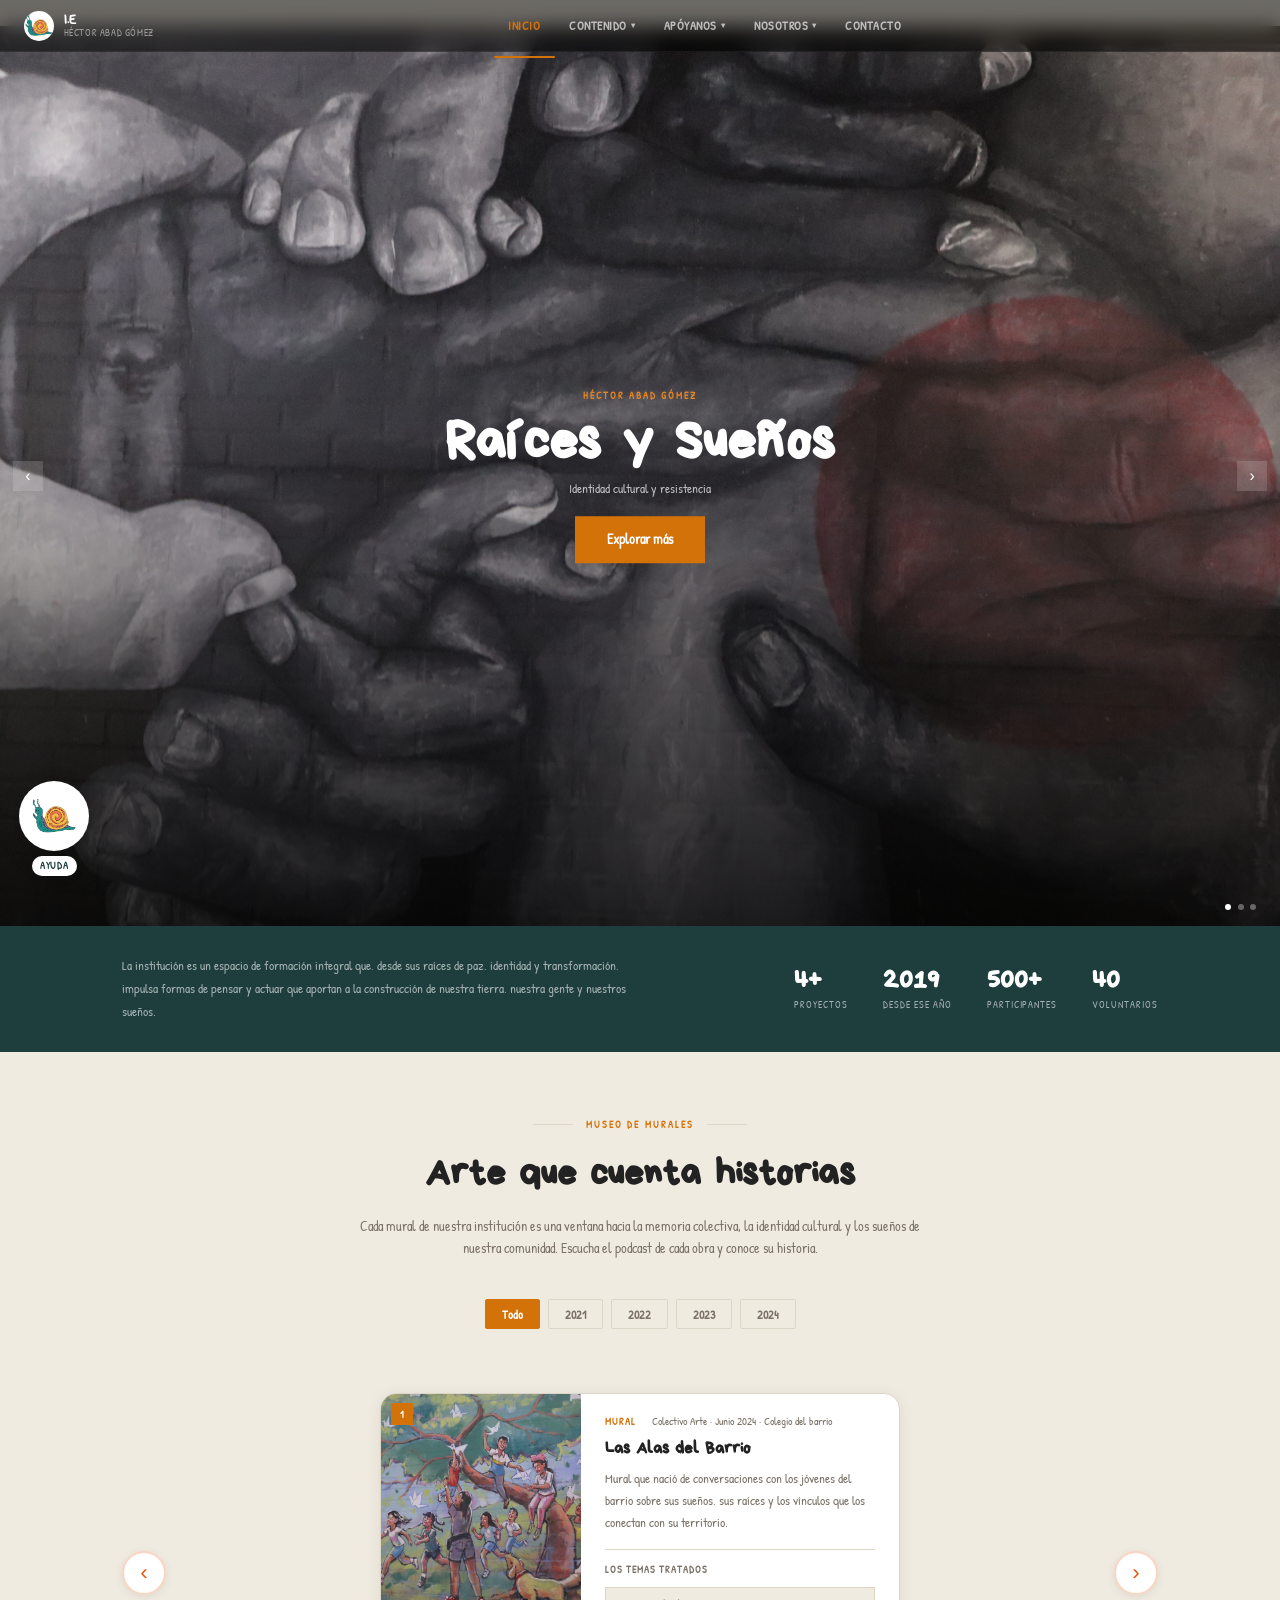
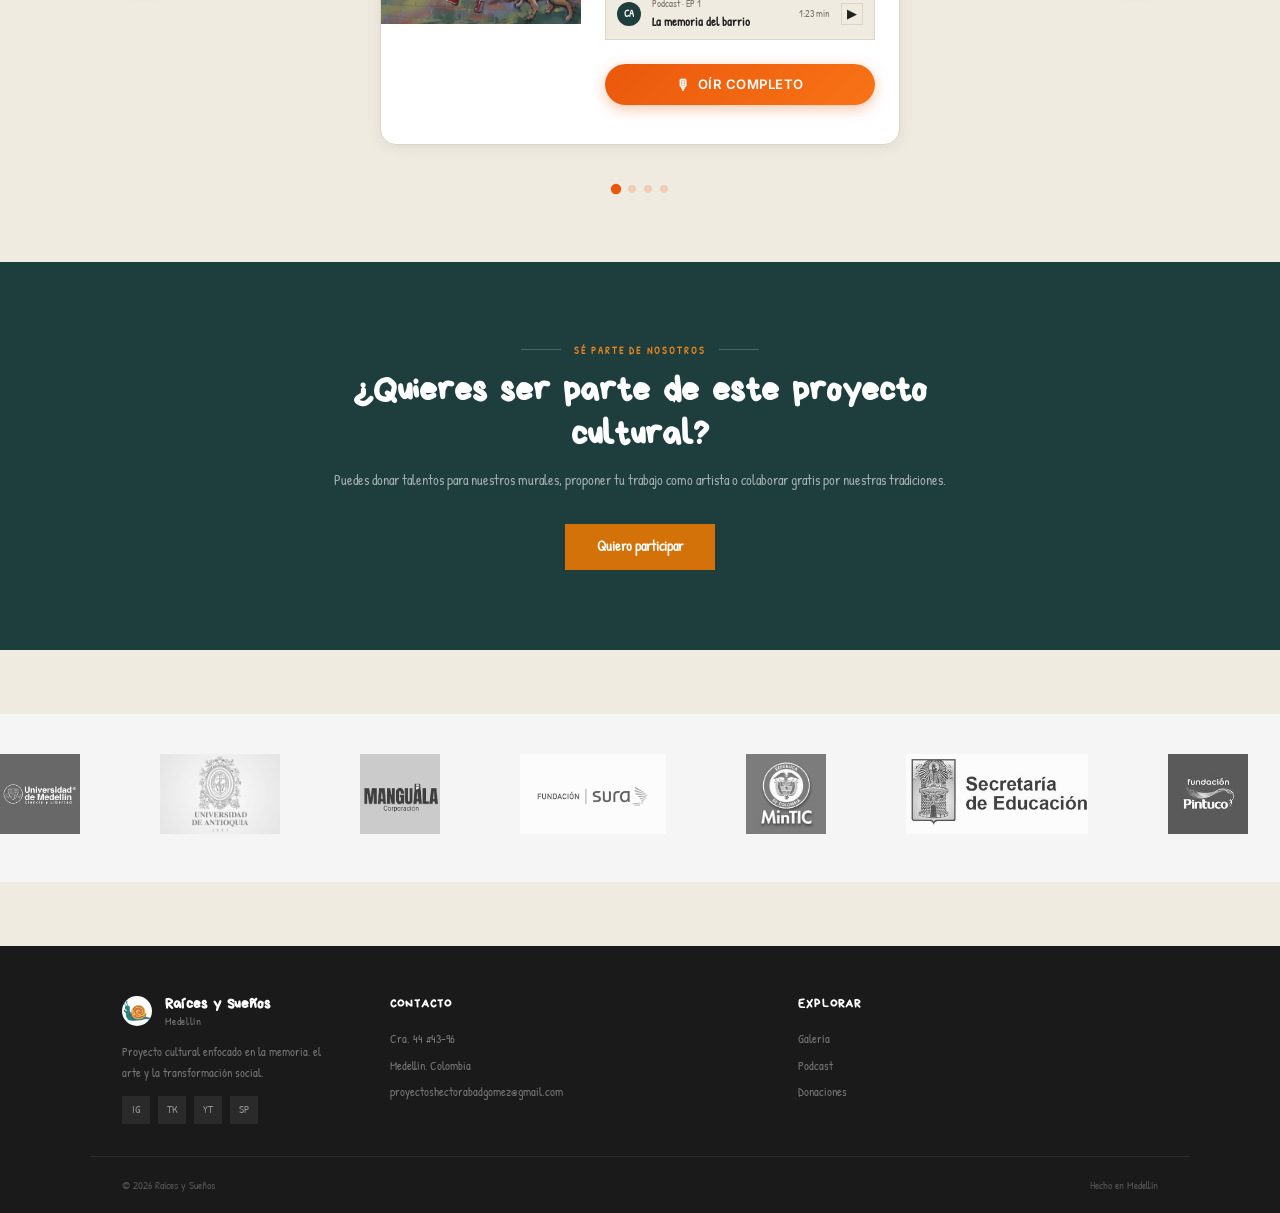
==== index.html @ bd34413f "listo" ====
<!DOCTYPE html>
<html lang="es">
<head>
  <meta charset="UTF-8">
  <meta name="viewport" content="width=device-width, initial-scale=1.0">
  <title>Héctor Abad Gómez</title>
  <link href="https://fonts.googleapis.com/css2?family=Merriweather:ital,wght@0,700;0,900;1,400&family=Inter:wght@300;400;500;600&display=swap" rel="stylesheet">
  <link rel="stylesheet" href="styles.css">

  <style>
    /* ── SMOOTH SCROLL GLOBAL ── */
    html {
      scroll-behavior: smooth;
    }

    /* ── CARRUSEL UNA TARJETA ── */
    .carousel-wrap {
      position: relative;
      display: flex;
      align-items: center;
      gap: 1rem;
    }

    .cards {
      display: grid;
      grid-template-columns: 1fr;
      flex: 1;
      overflow: hidden;
      padding: 1.5rem 0.5rem 2rem;
    }

    .ccard {
      grid-area: 1 / 1;
      cursor: pointer;
      border-radius: 16px;
      background: #fff;
      box-shadow: 0 2px 16px rgba(0,0,0,0.07);
      position: relative;
      overflow: hidden;
      max-width: 520px;
      width: 100%;
      margin: 0 auto;
      opacity: 0;
      pointer-events: none;
      transform: translateX(60px);
      transition:
        opacity 0.45s cubic-bezier(.22,.68,0,1.2),
        transform 0.45s cubic-bezier(.22,.68,0,1.2),
        box-shadow 0.35s ease;
    }

    .ccard.active {
      opacity: 1;
      pointer-events: auto;
      transform: translateX(0);
    }

    .ccard.exit-left {
      opacity: 0;
      transform: translateX(-60px);
    }

    .ccard.exit-right {
      opacity: 0;
      transform: translateX(60px);
    }

    /* Indicadores de puntos */
    .carousel-dots {
      display: flex;
      justify-content: center;
      gap: 8px;
      margin-top: 0.5rem;
    }

    .carousel-dot {
      width: 8px;
      height: 8px;
      border-radius: 50%;
      background: rgba(234,88,12,0.2);
      border: none;
      cursor: pointer;
      padding: 0;
      transition: background 0.3s, transform 0.3s;
    }

    .carousel-dot.active {
      background: #ea580c;
      transform: scale(1.3);
    }

    /* Contador */
    .carousel-counter {
      text-align: center;
      font-family: 'Inter', sans-serif;
      font-size: 0.78rem;
      color: rgba(100,100,100,0.7);
      margin-top: 0.3rem;
      letter-spacing: 0.05em;
    }

    .ccard::before {
      content: '';
      position: absolute;
      inset: 0;
      background: linear-gradient(135deg, rgba(234,88,12,0.06) 0%, rgba(20,184,166,0.04) 100%);
      opacity: 0;
      transition: opacity 0.35s ease;
      z-index: 0;
      pointer-events: none;
    }

    .ccard:hover {
      transform: translateY(-10px) scale(1.02);
      box-shadow: 0 20px 48px rgba(0,0,0,0.16), 0 4px 12px rgba(234,88,12,0.12);
    }

    .ccard:hover::before {
      opacity: 1;
    }

    .ccard-img {
      position: relative;
      overflow: hidden;
    }

    .ccard-img img {
      transition: transform 0.5s cubic-bezier(.22,.68,0,1.2);
      display: block;
      width: 100%;
    }

    .ccard:hover .ccard-img img {
      transform: scale(1.08);
    }

    /* ── BOTÓN OÍR COMPLETO ── */
    .listen-btn {
      display: inline-flex;
      align-items: center;
      gap: 0.45rem;
      margin-top: 1rem;
      padding: 0.55rem 1.2rem;
      background: linear-gradient(135deg, #ea580c, #f97316);
      color: #fff;
      font-family: 'Inter', sans-serif;
      font-weight: 600;
      font-size: 0.82rem;
      letter-spacing: 0.04em;
      text-transform: uppercase;
      border-radius: 100px;
      text-decoration: none;
      position: relative;
      z-index: 2;
      overflow: hidden;
      transition: transform 0.2s ease, box-shadow 0.2s ease, background 0.2s ease;
      box-shadow: 0 4px 14px rgba(234,88,12,0.35);
    }

    .listen-btn::before {
      content: '🎙';
      font-size: 0.9rem;
    }

    .listen-btn:hover {
      transform: translateY(-2px) scale(1.04);
      box-shadow: 0 8px 24px rgba(234,88,12,0.45);
      background: linear-gradient(135deg, #c2410c, #ea580c);
    }

    .listen-btn:active {
      transform: scale(0.97);
    }

    /* Asegurar que el body de la card tenga z-index sobre el ::before */
    .ccard-body {
      position: relative;
      z-index: 1;
    }

    /* ── CAROUSEL BUTTONS ── */
    .carousel-btn {
      background: #fff;
      border: 2px solid rgba(234,88,12,0.25);
      color: #ea580c;
      border-radius: 50%;
      width: 44px;
      height: 44px;
      font-size: 1.4rem;
      cursor: pointer;
      flex-shrink: 0;
      display: flex;
      align-items: center;
      justify-content: center;
      transition: background 0.2s, border-color 0.2s, transform 0.2s, box-shadow 0.2s;
      box-shadow: 0 2px 10px rgba(0,0,0,0.08);
      z-index: 2;
    }
    .carousel-btn:hover {
      background: #ea580c;
      color: #fff;
      border-color: #ea580c;
      transform: scale(1.1);
      box-shadow: 0 6px 20px rgba(234,88,12,0.3);
    }
  </style>
  <div class="lightbox" id="lightbox">
  <img id="lightbox-img" src="">
</div>
</head>
<body>

<!-- ── NAV ── -->
<nav>
  <a href="index.html" class="nav-logo">
    <div class="nav-badge"><img src="Fotos/Caracol.webp" alt="Logo"></div>
    <div class="nav-name">I.E<small>Héctor Abad Gómez</small></div>
  </a>

  <ul class="nav-links">
    <li><a href="index.html" class="nav-active">Inicio</a></li>
    <li>
      <a href="#contenido">Contenido <span class="arr">▾</span></a>
      <div class="drop">
        <a href="galeria.html">Galería de fotos</a>
        <a href="podcast.html">Podcast</a>
      </div>
    </li>
    <li>
      <a href="#voluntariado">Apóyanos <span class="arr">▾</span></a>
      <div class="drop">
        <a href="donaciones.html">Donaciones</a>
        <a href="voluntariado.html">Voluntariado</a>
      </div>
    </li>
    <li>
      <a href="#nosotros">Nosotros <span class="arr">▾</span></a>
      <div class="drop">
        <a href="historia.html">Nuestra historia</a>
        <a href="mision.html">Misión y visión</a>
        <a href="equipo.html">El equipo</a>
      </div>
    </li>
    <li><a href="contacto.html">Contacto</a></li>
  </ul>

  <div class="nav-right">
    <button class="hamburger" id="ham" onclick="toggleMenu()">
      <span></span><span></span><span></span>
    </button>
  </div>
</nav>

<!-- Menú móvil -->
<div class="mob-menu" id="mobMenu">
  <a href="index.html" onclick="closeMenu()">Inicio</a>
  <a href="historia.html" onclick="closeMenu()">Nuestra historia</a>
  <a href="mision.html" onclick="closeMenu()"> Misión y Visión</a>
  <a href="equipo.html" onclick="closeMenu()"> Equipo</a>
  <a href="galeria.html" onclick="closeMenu()"> Galería de fotos</a>
  <a href="podcast.html" onclick="closeMenu()"> Podcast</a>
  <a href="donaciones.html" onclick="closeMenu()">Donaciones</a>
  <a href="voluntariado.html" onclick="closeMenu()">Voluntariado</a>
  <a href="contacto.html" onclick="closeMenu()">Contacto</a>
</div>

<!-- ── HERO ── -->
<section class="hero" id="inicio">
  <div class="hero-bg">
  <img src="Fotos/Murales/Manos.webp" alt="Mural">
  </div>
  <div class="hero-overlay"></div>
  <button class="hero-arrow left" onclick="prevSlide()">‹</button>
  <button class="hero-arrow right" onclick="nextSlide()">›</button>
  <div class="hero-dots">
    <div class="hero-dot active" id="dot0"></div>
    <div class="hero-dot" id="dot1"></div>
    <div class="hero-dot" id="dot2"></div>
  </div>
  <div class="hero-content">
    <p class="hero-label">Héctor Abad Gómez</p>
    <h1 id="hero-title">Raíces y Sueños</h1>
    <p class="hero-sub" id="hero-sub">Identidad cultural y resistencia</p>
    <a href="#contenido" class="btn-orange">Explorar más</a>
  </div>
</section>

<!-- ── INTRO + STATS ── -->
<div class="intro-bar">
  <div class="intro-inner">
    <p class="intro-text">La institución es un espacio de formación integral que, desde sus raíces de paz, identidad y transformación, impulsa formas de pensar y actuar que aportan a la construcción de nuestra tierra, nuestra gente y nuestros sueños.</p>
    <div class="stats-row">
      <div class="stat"><div class="stat-n">4+</div><div class="stat-l">Proyectos</div></div>
      <div class="stat"><div class="stat-n">2019</div><div class="stat-l">Desde ese año</div></div>
      <div class="stat"><div class="stat-n">500+</div><div class="stat-l">Participantes</div></div>
      <div class="stat"><div class="stat-n">40</div><div class="stat-l">Voluntarios</div></div>
    </div>
  </div>
</div>

<!-- ── CONTENIDO ── -->
<section class="sec" id="contenido">
  <div class="con">
    <div class="sec-eyebrow">
      <div class="sec-line"></div>
      <span class="sec-lbl">Museo de Murales</span>
      <div class="sec-line"></div>
    </div>
    <h2 class="sec-title">Arte que cuenta historias</h2>
    <p class="sec-desc">Cada mural de nuestra institución es una ventana hacia la memoria colectiva, la identidad cultural y los sueños de nuestra comunidad. Escucha el podcast de cada obra y conoce su historia.</p>

    <div class="tabs">
      <button class="tab active" onclick="filterTab(this, 'todo')">Todo</button>
      <button class="tab" onclick="filterTab(this, '2021')">2021</button>
      <button class="tab" onclick="filterTab(this, '2022')">2022</button>
      <button class="tab" onclick="filterTab(this, '2023')">2023</button>
      <button class="tab" onclick="filterTab(this, '2024')">2024</button>
    </div>

   <div class="carousel-wrap">
    <button class="carousel-btn left" onclick="moveCarousel(-1)">‹</button>
      <div class="cards" id="cards">

      <div class="ccard" data-y="2024" onclick="openModal('Las Alas del Barrio', 'Este mural nació de las conversaciones con los jóvenes del barrio sobre sus sueños, sus raíces y los vínculos que los conectan con el lugar donde crecieron. Fue pintado en colaboración con la comunidad durante tres fines de semana.')">
        <div class="ccard-img">
          <img src="Fotos/Murales/Niños.JPG" alt="Las Alas del Barrio"> 
          <div class="ccard-img-ph">
            <svg width="28" height="28" fill="none" stroke="currentColor" stroke-width="1.5" viewBox="0 0 24 24" style="opacity:0.25"><rect x="3" y="3" width="18" height="18" rx="1"/><circle cx="8.5" cy="8.5" r="1.5"/><path d="M21 15l-5-5L5 21"/></svg>
            <span></span>
          </div>
          <div class="ccard-num">1</div>
        </div>
        <div class="ccard-body">
          <div class="ccard-meta">
            <span class="ccard-cat">Mural</span>
            <span class="ccard-date">Colectivo Arte · Junio 2024 · Colegio del barrio</span>
          </div>
          <h3>Las Alas del Barrio</h3>
          <p class="ccard-desc">Mural que nació de conversaciones con los jóvenes del barrio sobre sus sueños, sus raíces y los vínculos que los conectan con su territorio.</p>
          <div class="ccard-eps">
            <div class="ccard-eps-label">Los temas tratados</div>
            <div class="ep-row" onclick="event.stopPropagation(); playEp(this)">
              <div class="ep-ava">CA</div>
              <div class="ep-info">
                <div class="ep-info-top">Podcast · EP 1</div>
                <div class="ep-info-name">La memoria del barrio</div>
              </div>
              <span class="ep-dur">1:23 min</span>
              <button class="ep-play">▶</button>
            </div>
          </div>
          <a href="podcast.html" class="listen-btn" onclick="event.stopPropagation()">
            Oír completo
          </a>
        </div>
      </div>

      <div class="ccard" data-y="2023" onclick="openModal('Manos que Construyen Paz', 'Serie fotográfica que documenta el proceso colectivo donde más de cuarenta personas del barrio participaron activamente durante tres fines de semana.')">
        <div class="ccard-img">
         <img src="Fotos/Murales/Colegio.webp" alt="Manos que Construyen Paz"> 
          <div class="ccard-img-ph">
            <svg width="28" height="28" fill="none" stroke="currentColor" stroke-width="1.5" viewBox="0 0 24 24" style="opacity:0.25"><rect x="3" y="3" width="18" height="18" rx="1"/><circle cx="8.5" cy="8.5" r="1.5"/><path d="M21 15l-5-5L5 21"/></svg>
            <span>Tu foto aquí</span>
          </div>
          <div class="ccard-num">2</div>
        </div>
        <div class="ccard-body">
          <div class="ccard-meta">
            <span class="ccard-cat">Mural</span>
            <span class="ccard-date">María García · Marzo 2023</span>
          </div>
          <h3>Manos que Construyen Paz</h3>
          <p class="ccard-desc">Serie fotográfica que documenta el proceso colectivo de construcción del mural, donde más de cuarenta personas del barrio participaron activamente.</p>
          <div class="ccard-eps">
            <div class="ccard-eps-label">Los temas tratados</div>
            <div class="ep-row" onclick="event.stopPropagation(); playEp(this)">
              <div class="ep-ava">MG</div>
              <div class="ep-info">
                <div class="ep-info-top">Podcast · EP 2</div>
                <div class="ep-info-name">Fotografía y memoria colectiva</div>
              </div>
              <span class="ep-dur">1:30 min</span>
              <button class="ep-play">▶</button>
            </div>
          </div>
          <a href="podcast.html" class="listen-btn" onclick="event.stopPropagation()">
            Oír completo
          </a>
        </div>
      </div>

      <div class="ccard" data-y="2024" onclick="openModal('Raíces y Sueños', 'Nació de plasmar la memoria de la comunidad. Los artistas trabajaron con estudiantes de los colegios del barrio para crear esta pieza referente del territorio.')">
        <div class="ccard-img">
          <img src="Fotos/Murales/Comunidad.JPG" alt="Raíces y Sueños"> 
          <div class="ccard-img-ph">
            <svg width="28" height="28" fill="none" stroke="currentColor" stroke-width="1.5" viewBox="0 0 24 24" style="opacity:0.25"><rect x="3" y="3" width="18" height="18" rx="1"/><circle cx="8.5" cy="8.5" r="1.5"/><path d="M21 15l-5-5L5 21"/></svg>
            <span>Tu foto aquí</span>
          </div>
          <div class="ccard-num">3</div>
        </div>
        <div class="ccard-body">
          <div class="ccard-meta">
            <span class="ccard-cat">Mural</span>
            <span class="ccard-date">Arte Social · Enero 2024 · Galería Sueños</span>
          </div>
          <h3>Raíces y Sueños</h3>
          <p class="ccard-desc">Nació de la idea de plasmar la memoria de la comunidad, trabajando con estudiantes de los colegios del barrio para crear una pieza que hoy es referente del territorio.</p>
          <div class="ccard-eps">
            <div class="ccard-eps-label">Los temas tratados</div>
            <div class="ep-row" onclick="event.stopPropagation(); playEp(this)">
              <div class="ep-ava">AS</div>
              <div class="ep-info">
                <div class="ep-info-top">Podcast · EP 3</div>
                <div class="ep-info-name">Identidad y territorio</div>
              </div>
              <span class="ep-dur">1:13 min</span>
              <button class="ep-play">▶</button>
            </div>
          </div>
          <a href="podcast.html" class="listen-btn" onclick="event.stopPropagation()">
            Oír completo
          </a>
        </div>
      </div>

      <div class="ccard" data-y="2022" onclick="openModal('La Fuerza del Pueblo', 'Taller de grafiti y fotografía para jóvenes del barrio donde aprendieron técnicas de expresión artística y documentación visual de su entorno.')">
        <div class="ccard-img">
          <img src="Fotos/Murales/Caras.JPG" alt="La Fuerza del Pueblo"> 
          <div class="ccard-img-ph">
            <svg width="28" height="28" fill="none" stroke="currentColor" stroke-width="1.5" viewBox="0 0 24 24" style="opacity:0.25"><rect x="3" y="3" width="18" height="18" rx="1"/><circle cx="8.5" cy="8.5" r="1.5"/><path d="M21 15l-5-5L5 21"/></svg>
            <span>Tu foto aquí</span>
          </div>
          <div class="ccard-num">4</div>
        </div>
        <div class="ccard-body">
          <div class="ccard-meta">
            <span class="ccard-cat">Taller</span>
            <span class="ccard-date">Juan Rodríguez · Nov 2022</span>
          </div>
          <h3>La Fuerza del Pueblo</h3>
          <p class="ccard-desc">Taller de grafiti y fotografía para jóvenes del barrio donde aprendieron técnicas de expresión artística y documentación visual de su entorno y su historia.</p>
          <div class="ccard-eps">
            <div class="ccard-eps-label">Los temas tratados</div>
            <div class="ep-row" onclick="event.stopPropagation(); playEp(this)">
              <div class="ep-ava">JR</div>
              <div class="ep-info">
                <div class="ep-info-top">Podcast · EP 4</div>
                <div class="ep-info-name">La fuerza del pueblo</div>
              </div>
              <span class="ep-dur">1:08 min</span>
              <button class="ep-play">▶</button>
            </div>
          </div>
          <a href="podcast.html" class="listen-btn" onclick="event.stopPropagation()">
            Oír completo
          </a>
        </div>
      </div>

      </div><!-- /cards -->

      <button class="carousel-btn right" onclick="moveCarousel(1)">›</button>
  </div>
  <div class="carousel-dots" id="carouselDots"></div>
  <div class="carousel-counter" id="carouselCounter"></div>
  </div>
</section>

<!-- ── VOLUNTARIADO ── -->
<section class="vol-sec" id="voluntariado">
  <div class="vol-inner">
    <div class="vol-eyebrow">
      <div class="vol-line"></div>
      <span class="vol-lbl">Sé parte de nosotros</span>
      <div class="vol-line"></div>
    </div>
    <h2 class="vol-title">¿Quieres ser parte de este proyecto cultural?</h2>
    <p class="vol-desc">Puedes donar talentos para nuestros murales, proponer tu trabajo como artista o colaborar gratis por nuestras tradiciones.</p>
    <div class="">
    <a href="voluntariado.html" class="btn-orange">Quiero participar</a>
  </div>
  </div>
</section>

<!-- ───────── ALIADOS ───────── -->

<section class="partners">

  <div class="partners-track">
    <div class="partner-item">
    <a href="https://www.udem.edu.co/" target="_blank">
    <img src="Fotos/Alianzas/UDEM.webp" alt="UDEM">
    </a></div>

    <div class="partner-item">
      <img src="Fotos/Alianzas/UDEA.webp" alt="">
    </div>

    <div class="partner-item">
      <img src="Fotos/Alianzas/Manguala.webp" alt="">
    </div>

    <div class="partner-item">
      <img src="Fotos/Alianzas/Sura.webp" alt="">
    </div>

    <div class="partner-item">
      <img src="Fotos/Alianzas/MinTIC.webp" alt="">
    </div>

    <div class="partner-item">
      <img src="Fotos/Alianzas/Secretaria.webp" alt="">
    </div>

    <div class="partner-item">
      <img src="Fotos/Alianzas/Pintuco.webp" alt="">
    </div>

    <div class="partner-item">
      <img src="Fotos/Alianzas/Chocolate.webp" alt="">
    </div>

    <div class="partner-item">
      <img src="Fotos/Alianzas/Corpocentro.webp" alt="">
    </div>

    <!-- DUPLICADOS -->

    <div class="partner-item">
   <a href="https://www.udem.edu.co/" target="_blank">
    <img src="Fotos/Alianzas/UDEM.webp" alt="UDEM">
    </a></div>

    <div class="partner-item">
      <img src="Fotos/Alianzas/UDEA.webp" alt="">
    </div>

    <div class="partner-item">
      <img src="Fotos/Alianzas/Manguala.webp" alt="">
    </div>
    <div class="partner-item">
      <img src="Fotos/Alianzas/Sura.webp" alt="">
    </div>
    <div class="partner-item">
      <img src="Fotos/Alianzas/MinTIC.webp" alt="">
    </div>
    <div class="partner-item">
      <img src="Fotos/Alianzas/Secretaria.webp" alt="">
    </div>
    <div class="partner-item">
      <img src="Fotos/Alianzas/Pintuco.webp" alt="">
    </div>
    <div class="partner-item">
      <img src="Fotos/Alianzas/Chocolate.webp" alt="">
    </div>
    <div class="partner-item">
      <img src="Fotos/Alianzas/Corpocentro.webp" alt="">
    </div>
  </div>

</section>

<!-- ── FOOTER ── -->
<footer>
  <div class="foot-top">
    <div class="foot-brand">
      <div class="foot-logo-wrap">
        <div class="nav-badge">
          <img src="Fotos/Caracol.webp" alt="">
        </div>
        <div class="foot-name">
          Raíces y Sueños
          <small>Medellín</small>
        </div>
      </div>
      <p class="foot-brand-desc">
        Proyecto cultural enfocado en la memoria, el arte y la transformación social.
      </p>
      <div class="foot-social">
        <a href="https://www.instagram.com/i.e.hectorabadgomez/" target="_blank" class="fsoc" title="Instagram">IG</a>
        <a href="https://www.tiktok.com/@ie_hectorabadgomez" target="_blank" class="fsoc" title="TikTok">TK</a>
        <a href="https://www.youtube.com/@Instituci%C3%B3nEducativaH%C3%A9ctorAbad" target="_blank" class="fsoc" title="YouTube">YT</a>
        <a href="https://open.spotify.com/show/0t5j8xwTU0EZu17c2sRldK?si=yj74eSirT-2tcKzNIiZzvQ" target="_blank" class="fsoc" title="Spotify">SP</a>
      </div>
    </div>
    <div class="foot-col">

      <h4>Contacto</h4>

      <p>
        Cra. 44 #43-96
      </p>

      <p>
        Medellín, Colombia
      </p>

      <a href="mailto:proyectoshectorabadgomez@gmail.com">
        proyectoshectorabadgomez@gmail.com
      </a>

    </div>

    <div class="foot-col">

      <h4>Explorar</h4>

      <a href="galeria.html">
        Galería
      </a>

      <a href="podcast.html">
        Podcast
      </a>

      <a href="donaciones.html">
        Donaciones
      </a>
    </div>
  </div>

  <div class="foot-bottom">
    <span>
      © 2026 Raíces y Sueños
    </span>
    <span>
      Hecho en Medellín
    </span>
  </div>
</footer>

<script src="script.js"></script>
<!-- ───────── CARACOL ───────── -->
<div class="snail-btn">
  <div class="snail-bubble" id="snailBubble">
    <button class="snail-close" onclick="closeSnail()">
      ✕
    </button>

    <strong>
      ¡Hola! Soy Niki
    </strong>

    <p>
      ¿Qué quieres explorar?
    </p>

    <ul>

      <li>
        <a href="galeria.html">📸 Ver galería</a>
      </li>

      <li>
        <a href="podcast.html">🎙 Escuchar podcast</a>
      </li>

      <li>
        <a href="voluntariado.html">🤝 Voluntariado</a>
      </li>

      <li>
        <a href="donaciones.html">💛 Donar</a>
      </li>

    </ul>
  </div>

  <!-- BOTÓN DEL CARACOL -->
  <button class="snail-face" onclick="toggleSnail()">
    <img src="Fotos/Caracol.webp" alt="Caracol">
  </button>

  <span class="snail-label">
    Ayuda
  </span>

</div>

<!-- ── MODAL ── -->
<div class="modal" id="modal" onclick="closeModalOutside(event)">
  <div class="mbox">
    <div class="mbox-img">
      <span style="color:var(--muted)">Imagen del proyecto</span>
    </div>
    <div class="mbox-body">
      <button class="mclose" onclick="closeModal()">✕</button>
      <h3 id="mtitle" style="font-family:'Merriweather',serif;font-size:1.3rem;margin-bottom:0.5rem;margin-top:0.3rem"></h3>
      <p id="mdesc" style="font-size:0.87rem;color:var(--muted);line-height:1.7"></p>
    </div>
  </div>
</div>

<script>
/* ── NAV MÓVIL ── */
function toggleMenu() {
  const menu = document.getElementById('mobMenu');
  const ham = document.getElementById('ham');
  menu.classList.toggle('open');
  ham.classList.toggle('open');
}
function closeMenu() {
  document.getElementById('mobMenu').classList.remove('open');
  document.getElementById('ham').classList.remove('open');
}

/* ── BÚSQUEDA ── */
function toggleSearch() {
  const q = prompt('¿Qué estás buscando?');
  if (q) alert('Buscando: "' + q + '"...\n(Conecta tu buscador real aquí)');
}

/* ── SMOOTH SCROLL para enlaces internos ── */
document.querySelectorAll('a[href^="#"]').forEach(anchor => {
  anchor.addEventListener('click', function (e) {
    const targetId = this.getAttribute('href');
    const target = document.querySelector(targetId);
    if (target) {
      e.preventDefault();
      target.scrollIntoView({ behavior: 'smooth', block: 'start' });
      closeMenu();
    }
  });
});

/* ── HERO SLIDER ── */
const slides = [
  { title: 'Raíces y Sueños', sub: 'Identidad cultural y resistencia' },
  { title: 'Arte que cuenta historias', sub: 'Murales, fotos y voces del barrio' },
  { title: 'Sé parte del cambio', sub: 'Voluntariado y donaciones abiertas' },
];
let current = 0;
function goToSlide(n) {
  current = (n + slides.length) % slides.length;
  document.getElementById('hero-title').textContent = slides[current].title;
  document.getElementById('hero-sub').textContent = slides[current].sub;
  document.querySelectorAll('.hero-dot').forEach((d, i) => d.classList.toggle('active', i === current));
}
function nextSlide() { goToSlide(current + 1); }
function prevSlide() { goToSlide(current - 1); }
setInterval(nextSlide, 5000);

/* ── FILTRO TABS ── */
function filterTab(btn, year) {
  document.querySelectorAll('.tab').forEach(t => t.classList.remove('active'));
  btn.classList.add('active');
  carouselCards.forEach(c => {
    c.classList.remove('active', 'exit-left', 'exit-right');
    c.style.display = (year === 'todo' || c.dataset.y === year) ? '' : 'none';
  });
  carouselIndex = 0;
  initCarousel();
}

/* ── CARRUSEL UNA TARJETA ── */
let carouselIndex = 0;
let carouselCards = [];
let isAnimating = false;

function initCarousel() {
  carouselCards = Array.from(document.querySelectorAll('.ccard'));
  const dotsContainer = document.getElementById('carouselDots');
  dotsContainer.innerHTML = '';
  carouselCards.forEach((card, i) => {
    card.classList.remove('active', 'exit-left', 'exit-right');
    const dot = document.createElement('button');
    dot.className = 'carousel-dot' + (i === 0 ? ' active' : '');
    dot.setAttribute('aria-label', 'Ir a tarjeta ' + (i + 1));
    dot.onclick = () => goToCard(i);
    dotsContainer.appendChild(dot);
  });
  const visible = carouselCards.filter(c => c.style.display !== 'none');
  if (visible.length > 0) {
    carouselIndex = carouselCards.indexOf(visible[0]);
    carouselCards[carouselIndex].classList.add('active');
  }
  updateCounter();
}

function getVisibleCards() {
  return carouselCards.filter(c => c.style.display !== 'none');
}

function goToCard(targetIndex, direction) {
  if (isAnimating) return;
  const visible = getVisibleCards();
  if (visible.length === 0) return;
  const currentCard = carouselCards[carouselIndex];
  const targetCard = carouselCards[targetIndex];
  if (currentCard === targetCard) return;

  isAnimating = true;
  const goingRight = direction !== undefined ? direction > 0 : targetIndex > carouselIndex;

  currentCard.classList.remove('active');
  currentCard.classList.add(goingRight ? 'exit-left' : 'exit-right');

  targetCard.style.display = '';
  targetCard.classList.remove('exit-left', 'exit-right', 'active');
  targetCard.style.transform = goingRight ? 'translateX(60px)' : 'translateX(-60px)';
  targetCard.style.opacity = '0';

  requestAnimationFrame(() => {
    requestAnimationFrame(() => {
      targetCard.style.transform = '';
      targetCard.style.opacity = '';
      targetCard.classList.add('active');
    });
  });

  setTimeout(() => {
    currentCard.classList.remove('exit-left', 'exit-right');
    carouselIndex = targetIndex;
    isAnimating = false;
    updateDots();
    updateCounter();
  }, 460);
}

function moveCarousel(direction) {
  const visible = getVisibleCards();
  if (visible.length === 0) return;
  const currentVisible = visible.indexOf(carouselCards[carouselIndex]);
  const nextVisible = (currentVisible + direction + visible.length) % visible.length;
  goToCard(carouselCards.indexOf(visible[nextVisible]), direction);
}

function updateDots() {
  const visible = getVisibleCards();
  const dots = document.querySelectorAll('.carousel-dot');
  dots.forEach((dot, i) => dot.classList.toggle('active', i === visible.indexOf(carouselCards[carouselIndex])));
}

function updateCounter() {
  const visible = getVisibleCards();
  const idx = visible.indexOf(carouselCards[carouselIndex]);
  const counter = document.getElementById('carouselCounter');
  if (counter) counter.textContent = (idx + 1) + ' / ' + visible.length;
}

document.addEventListener('DOMContentLoaded', initCarousel);

/* ── PLAY EPISODIO ── */
function playEp(row) {
  const name = row.querySelector('.ep-info-name').textContent;
  const btn = row.querySelector('.ep-play');
  const playing = btn.textContent === '⏸';
  document.querySelectorAll('.ep-play').forEach(b => b.textContent = '▶');
  if (!playing) {
    btn.textContent = '⏸';
    alert('▶ Reproduciendo: "' + name + '"\n\n(Conecta tu reproductor o embed de podcast aquí)');
  }
}

/* ── MODAL ── */
function openModal(title, desc) {
  document.getElementById('mtitle').textContent = title;
  document.getElementById('mdesc').textContent = desc;
  document.getElementById('modal').classList.add('open');
}
function closeModal() { document.getElementById('modal').classList.remove('open'); }
function closeModalOutside(e) { if (e.target === document.getElementById('modal')) closeModal(); }

/* ── CARACOL ── */
function toggleSnail() { document.getElementById('snailBubble').classList.toggle('open'); }
function closeSnail() { document.getElementById('snailBubble').classList.remove('open'); }

/* ── NEWSLETTER ── */
function subscribeNewsletter() {
  const email = document.getElementById('newsEmail').value;
  if (!email || !email.includes('@')) { alert('Por favor ingresa un correo válido.'); return; }
  alert('¡Gracias! Te suscribiste con: ' + email);
  document.getElementById('newsEmail').value = '';
}

/* ── CERRAR MENÚ AL CLICK EXTERNO ── */
document.addEventListener('click', function(e) {
  const menu = document.getElementById('mobMenu');
  const ham = document.getElementById('ham');
  const nav = document.querySelector('nav');
  if (menu.classList.contains('open') && !nav.contains(e.target) && !menu.contains(e.target)) {
    closeMenu();
  }
});
</script>
</body>
</html>
---- styles.css ----
/* ─── FUENTES ─── */
@font-face { font-family: 'Bryndan'; src: url('fonts/BryndanWriteBook-nGPM.ttf'); }
@font-face { font-family: 'Marykate'; src: url('fonts/patrick-hand/PatrickHand-Regular.ttf'); }

/* ─── RESET ─── */
*, *::before, *::after { margin: 0; padding: 0; box-sizing: border-box; }
html { scroll-behavior: smooth; }

/* ─── VARIABLES ─── */
:root {
  --cream: #f0ebe0;
  --cream2: #e8e1d3;
  --dark: #1a1a1a;
  --teal: #1e3d3d;
  --orange: #d4720a;
  --orange2: #e88520;
  --text: #222;
  --muted: #7a7268;
  --border: #ddd5c5;
  --white: #fff;
  --card: #faf7f2;
  --nav-h: 52px;
}

/* ─── BASE ─── */
body { font-family: 'Marykate', 'Inter', sans-serif; background: var(--cream); color: var(--text); line-height: 1.6; }

h1, h2, h3, h4,
.sec-title, .vol-title, .pod-hero h1,
.modal-box h2, .text-card h2, .highlight-box h2,
.team-bubble-info h2, .team-list-sec h2,
.pod-featured-body h2, .pod-section-title,
.pod-platforms h3, .contact-card h3,
.foot-name { font-family: 'Bryndan', serif; }

/* ─── NAV ─── */
nav { position: fixed; top: 0; left: 0; right: 0; z-index: 300; height: var(--nav-h); display: flex; align-items: center; justify-content: space-between; padding: 0 1.5rem; background: rgba(0,0,0,0.55); backdrop-filter: blur(10px); border-bottom: 1px solid rgba(255,255,255,0.06); }
.nav-logo { display: flex; align-items: center; gap: 0.6rem; text-decoration: none; }
.nav-badge { width: 30px; height: 30px; border-radius: 50%; overflow: hidden; background: var(--white); display: flex; align-items: center; justify-content: center; }
.nav-badge img { width: 145%; object-fit: cover; }
.nav-name { font-size: 0.78rem; font-weight: 600; color: #fff; line-height: 1.2; font-family: 'Bryndan', serif; }
.nav-name small { display: block; font-size: 0.62rem; font-weight: 400; color: rgba(255,255,255,0.5); letter-spacing: 0.06em; text-transform: uppercase; font-family: 'Marykate', sans-serif; }

.nav-links { display: flex; list-style: none; height: var(--nav-h); }
.nav-links > li { position: relative; }
.nav-links > li > a { display: flex; align-items: center; gap: 0.25rem; padding: 0 0.9rem; height: var(--nav-h); font-size: 0.78rem; font-weight: 600; letter-spacing: 0.04em; text-transform: uppercase; color: rgba(255,255,255,0.65); text-decoration: none; transition: color 0.2s; }
.nav-links > li > a:hover { color: var(--orange2); }
.nav-links > li > a .arr { font-size: 0.5rem; transition: transform 0.2s; }
.nav-links > li:hover > a .arr { transform: rotate(180deg); }
.nav-links > li > a.nav-active { color: var(--orange); position: relative; }
.nav-links > li > a.nav-active::after { content: ''; position: absolute; left: 0; bottom: -6px; width: 100%; height: 2px; background: var(--orange); border-radius: 20px; }

.drop { display: none; position: absolute; top: var(--nav-h); left: 50%; transform: translateX(-50%); min-width: 190px; background: var(--dark); border: 1px solid rgba(255,255,255,0.1); border-top: 2px solid var(--orange); box-shadow: 0 16px 40px rgba(0,0,0,0.4); z-index: 400; }
.nav-links > li:hover .drop { display: block; }
.drop a { display: block; padding: 0.7rem 1.2rem; font-size: 0.8rem; font-weight: 500; color: rgba(255,255,255,0.75); text-decoration: none; border-bottom: 1px solid rgba(255,255,255,0.07); transition: background 0.15s, color 0.15s; }
.drop a:last-child { border-bottom: none; }
.drop a:hover, .drop a.drop-active { background: rgba(212,114,10,0.2); color: var(--orange2); }

.nav-right { display: flex; align-items: center; gap: 0.5rem; }
.hamburger { display: none; flex-direction: column; gap: 5px; background: none; border: none; cursor: pointer; padding: 4px; }
.hamburger span { display: block; width: 22px; height: 2px; background: #fff; transition: all 0.3s; }
.hamburger.open span:nth-child(1) { transform: translateY(7px) rotate(45deg); }
.hamburger.open span:nth-child(2) { opacity: 0; }
.hamburger.open span:nth-child(3) { transform: translateY(-7px) rotate(-45deg); }

.mob-menu { display: none; position: fixed; top: var(--nav-h); left: 0; right: 0; background: var(--dark); z-index: 290; padding: 1rem 1.5rem; flex-direction: column; border-bottom: 2px solid var(--orange); box-shadow: 0 12px 30px rgba(0,0,0,0.4); }
.mob-menu.open { display: flex; }
.mob-menu a { display: block; padding: 0.75rem 0; font-size: 0.9rem; font-weight: 500; color: rgba(255,255,255,0.8); text-decoration: none; border-bottom: 1px solid rgba(255,255,255,0.07); transition: color 0.2s; }
.mob-menu a:hover { color: var(--orange2); }
.mob-menu a.sub { padding-left: 1rem; font-size: 0.82rem; color: rgba(255,255,255,0.45); }

/* ─── HERO PRINCIPAL ─── */
.hero { position: relative; height: 100vh; min-height: 500px; display: flex; flex-direction: column; justify-content: flex-end; overflow: hidden; }
.hero-bg { position: absolute; inset: 0; background: linear-gradient(125deg, #c8a020 0%, #4a7a20 25%, #1a5050 60%, #8a6010 100%); }
.hero-bg img { position: absolute; inset: 0; width: 100%; height: 100%; object-fit: cover; display: block; }
.hero-overlay { position: absolute; inset: 0; background: linear-gradient(to top, rgba(0,0,0,0.78) 0%, rgba(0,0,0,0.15) 55%, transparent 100%); }
.hero-arrow { position: absolute; top: 50%; transform: translateY(-50%); width: 30px; height: 30px; background: rgba(255,255,255,0.15); border: none; cursor: pointer; color: #fff; font-size: 1rem; display: flex; align-items: center; justify-content: center; z-index: 2; transition: background 0.2s; }
.hero-arrow:hover { background: rgba(255,255,255,0.3); }
.hero-arrow.left { left: 0.8rem; }
.hero-arrow.right { right: 0.8rem; }
.hero-dots { position: absolute; bottom: 1rem; right: 1.5rem; display: flex; gap: 0.4rem; z-index: 2; font-size: 0.65rem; color: rgba(255,255,255,0.5); align-items: center; }
.hero-dot { width: 6px; height: 6px; border-radius: 50%; background: rgba(255,255,255,0.35); }
.hero-dot.active { background: #fff; }
.hero-content { position: absolute; top: 50%; left: 50%; transform: translate(-50%, -50%); z-index: 2; text-align: center; width: 100%; max-width: 600px; padding: 0 1.5rem; }
.hero-label { font-size: 0.62rem; letter-spacing: 0.2em; text-transform: uppercase; color: var(--orange2); font-weight: 600; margin-bottom: 0.4rem; }
.hero h1 { font-family: 'Bryndan', serif; font-size: clamp(2rem, 5vw, 3.5rem); color: #fff; font-weight: 900; line-height: 1.1; margin-bottom: 0.4rem; }
.hero-sub { font-size: 0.82rem; color: rgba(255,255,255,0.7); margin-bottom: 1.1rem; }

/* ─── HERO PÁGINAS INTERNAS ─── */
.page-hero { padding: 7rem 2rem 5rem; text-align: center; color: white; background: linear-gradient(135deg, #1a1a1a 0%, #2d1a0e 60%, #1a2d2a 100%), url("Fotos/foto1.jpg"); background-size: cover; background-position: center; }
.page-hero h1 { font-family: 'Bryndan', serif; font-size: clamp(2.2rem, 5vw, 4rem); margin-bottom: 1rem; font-weight: 900; }
.page-hero p { max-width: 700px; margin: auto; line-height: 1.8; font-size: 1rem; color: rgba(255,255,255,0.85); }

/* ─── BOTONES ─── */
.btn-orange { display: inline-block; padding: 0.78rem 2rem; background: var(--orange); color: white; text-decoration: none; font-weight: 600; font-size: 0.85rem; border: none; cursor: pointer; font-family: 'Marykate', sans-serif; transition: background 0.2s, transform 0.2s; }
.btn-orange:hover { background: var(--orange2); transform: translateY(-2px); }
.btn-teal-outline { display: inline-block; padding: 0.78rem 2.2rem; background: transparent; color: #fff; border: 1.5px solid rgba(255,255,255,0.4); font-size: 0.82rem; font-weight: 600; letter-spacing: 0.06em; text-transform: uppercase; text-decoration: none; cursor: pointer; font-family: 'Marykate', sans-serif; transition: all 0.2s; }
.btn-teal-outline:hover { background: rgba(255,255,255,0.1); border-color: #fff; }
.listen-btn { margin-top: 1rem; display: inline-flex; align-items: center; justify-content: center; padding: 0.75rem 1.4rem; background: var(--teal); color: white; text-decoration: none; border-radius: 999px; font-size: 0.78rem; font-weight: 700; letter-spacing: 0.05em; text-transform: uppercase; transition: transform 0.25s, background 0.25s, box-shadow 0.25s; }
.listen-btn:hover { background: var(--orange); transform: translateY(-3px); box-shadow: 0 10px 25px rgba(212,114,10,0.35); }

/* ─── INTRO BAR ─── */
.intro-bar { background: var(--teal); color: #fff; }
.intro-inner { max-width: 1100px; margin: 0 auto; padding: 1.8rem 2rem; display: grid; grid-template-columns: 1fr auto; gap: 3rem; align-items: center; }
.intro-text { font-size: 0.82rem; color: rgba(255,255,255,0.6); line-height: 1.75; max-width: 520px; }
.stats-row { display: flex; gap: 2.2rem; }
.stat-n { font-family: 'Bryndan', serif; font-size: 1.7rem; font-weight: 700; color: #fff; line-height: 1; }
.stat-l { font-size: 0.6rem; letter-spacing: 0.1em; text-transform: uppercase; color: rgba(255,255,255,0.6); margin-top: 0.25rem; }

/* ─── SECCIONES ─── */
.sec { padding: 4rem 0; }
.con { max-width: 1100px; margin: 0 auto; padding: 0 2rem; }
.page-content {  margin: auto; padding: 0; }
.sec-eyebrow { display: flex; align-items: center; gap: 0.8rem; margin-bottom: 0.6rem; justify-content: center; }
.sec-line { width: 40px; height: 1px; background: var(--border); }
.sec-lbl { font-size: 0.65rem; letter-spacing: 0.2em; text-transform: uppercase; color: var(--orange); font-weight: 700; }
.sec-title { font-family: 'Bryndan', serif; font-size: clamp(1.6rem, 3.5vw, 2.4rem); font-weight: 700; text-align: center; margin-bottom: 0.7rem; }
.sec-desc { text-align: center; color: var(--muted); font-size: 0.87rem; max-width: 560px; margin: 0 auto 2.5rem; }

/* ─── TABS ─── */
.tabs { display: flex; gap: 0.5rem; justify-content: center; margin-bottom: 2.5rem; flex-wrap: wrap; }
.tab { padding: 0.32rem 1rem; font-size: 0.75rem; font-weight: 600; border: 1px solid var(--border); background: transparent; color: var(--muted); cursor: pointer; transition: all 0.2s; font-family: 'Marykate', sans-serif; border-radius: 2px; }
.tab:hover, .tab.active { background: var(--orange); border-color: var(--orange); color: #fff; }

/* ─── CARDS CONTENIDO ─── */
.cards { display: flex; flex-direction: column; gap: 1rem; max-width: 820px; margin: 0 auto; }
.ccard { background: var(--card); border: 1px solid var(--border); display: grid; grid-template-columns: 200px 1fr; overflow: hidden; cursor: pointer; transition: transform 0.25s ease, box-shadow 0.25s ease, border-color 0.25s ease; }
.ccard:hover { transform: scale(1.02); box-shadow: 0 14px 36px rgba(0,0,0,0.13); border-color: var(--orange); }
.ccard-img { position: relative; height: 230px; overflow: hidden; background: var(--cream2); }
.ccard-img img { width: 100%; height: 100%; object-fit: cover; display: block; }
.ccard-img-ph { width: 100%; height: 100%; display: flex; align-items: center; justify-content: center; flex-direction: column; gap: 0.4rem; color: var(--muted); font-size: 0.72rem; }
.ccard-num { position: absolute; top: 0.6rem; left: 0.6rem; width: 22px; height: 22px; background: var(--orange); display: flex; align-items: center; justify-content: center; font-size: 0.65rem; font-weight: 700; color: #fff; }
.ccard-body { padding: 1.2rem 1.5rem; display: flex; flex-direction: column; gap: 0.5rem; }
.ccard-meta { display: flex; align-items: center; gap: 1rem; flex-wrap: wrap; }
.ccard-cat { font-size: 0.62rem; font-weight: 700; letter-spacing: 0.1em; text-transform: uppercase; color: var(--orange); }
.ccard-date { font-size: 0.68rem; color: var(--muted); }
.ccard h3 { font-family: 'Bryndan', serif; font-size: 1.05rem; font-weight: 700; line-height: 1.3; }
.ccard-desc { font-size: 0.8rem; color: var(--muted); line-height: 1.7; display: -webkit-box; -webkit-line-clamp: 3; -webkit-box-orient: vertical; overflow: hidden; }
.ccard-eps { margin-top: 0.5rem; border-top: 1px solid var(--border); padding-top: 0.7rem; display: flex; flex-direction: column; gap: 0.3rem; }
.ccard-eps-label { font-size: 0.62rem; letter-spacing: 0.1em; text-transform: uppercase; color: var(--muted); font-weight: 600; margin-bottom: 0.3rem; }
.ep-row { display: flex; align-items: center; gap: 0.7rem; padding: 0.45rem 0.7rem; background: var(--cream); border: 1px solid var(--border); transition: border-color 0.15s; cursor: pointer; }
.ep-row:hover { border-color: var(--orange); }
.ep-ava { width: 24px; height: 24px; border-radius: 50%; background: var(--teal); display: flex; align-items: center; justify-content: center; font-size: 0.6rem; font-weight: 700; color: #fff; flex-shrink: 0; }
.ep-info { flex: 1; }
.ep-info-top { font-size: 0.65rem; color: var(--muted); }
.ep-info-name { font-size: 0.78rem; font-weight: 600; }
.ep-dur { font-size: 0.65rem; color: var(--muted); white-space: nowrap; }
.ep-play { width: 22px; height: 22px; border: 1px solid var(--border); background: none; cursor: pointer; display: flex; align-items: center; justify-content: center; color: var(--text); transition: all 0.2s; flex-shrink: 0; }
.ep-play:hover { background: var(--orange); border-color: var(--orange); color: #fff; }

/* ─── CARRUSEL ─── */
.carousel-wrap { position: relative; display: flex; align-items: center; gap: 1rem; }
.carousel-btn { width: 48px; height: 48px; border: none; border-radius: 50%; background: #fff; color: var(--orange); font-size: 1.5rem; cursor: pointer; flex-shrink: 0; display: flex; align-items: center; justify-content: center; box-shadow: 0 4px 16px rgba(0,0,0,0.12); transition: background 0.25s, transform 0.25s, color 0.25s; }
.carousel-btn:hover { background: var(--orange); color: #fff; transform: scale(1.08); }
.carousel-dots { display: flex; justify-content: center; gap: 10px; margin-top: 1rem; }
.carousel-dot { width: 10px; height: 10px; border-radius: 50%; border: none; background: #d1d5db; cursor: pointer; transition: 0.25s; }
.carousel-dot.active { background: var(--orange); transform: scale(1.25); }
.ccard { grid-area: 1/1; opacity: 0; pointer-events: none; transform: translateX(80px); transition: opacity 0.45s ease, transform 0.45s ease; }
.ccard.active { opacity: 1; pointer-events: auto; transform: translateX(0); }
.ccard.exit-left { opacity: 0; transform: translateX(-80px); }
.ccard.exit-right { opacity: 0; transform: translateX(80px); }

/* ─── TEXTO / DESTACADO ─── */
.text-card { background: white; padding: 2.5rem; border-radius: 16px; box-shadow: 0 10px 30px rgba(0,0,0,0.08); margin-bottom: 2rem; text-align: center; border: 1px solid var(--border); transition: transform 0.25s ease, box-shadow 0.25s ease, border-color 0.25s ease; }
.text-card:hover { transform: scale(1.02); box-shadow: 0 14px 36px rgba(0,0,0,0.13); border-color: var(--orange); }
.text-card h2 { font-family: 'Bryndan', serif; margin-bottom: 1rem; color: var(--dark); font-size: 1.8rem; }
.text-card p { color: #666; line-height: 1.9; font-size: 0.95rem; }
.highlight-box { max-width: 800px; margin: 1rem auto; background: #1e3d3d; color: white; padding: 3rem; border-radius: 18px; text-align: center; }
.highlight-box h2 { font-family: 'Bryndan', serif; margin-bottom: 1rem; font-size: 2rem; }
.highlight-box p { color: rgba(255,255,255,0.75); line-height: 1.8; }

/* ─── GALERÍA ─── */
.gallery-grid {
  display: grid;
  grid-template-columns: repeat(6, minmax(0, 140px));
  gap: 1rem;
  padding: 3rem;
  justify-content: center; /* centra las columnas en la página */
}

.gallery-item {
  aspect-ratio: 1/1;
  overflow: hidden;
  border-radius: 16px;
  cursor: pointer;
  position: relative;
  box-shadow: 0 5px 20px rgba(0,0,0,0.08);
}

.gallery-item img {
  width: 100%;
  height: 100%;
  object-fit: cover;
  transition: 0.4s;
}

.gallery-item:hover img {
  transform: scale(1.08);
}

/* ─── MODAL ─── */
.modal { display: none; position: fixed; inset: 0; background: rgba(0,0,0,0.85); z-index: 999; justify-content: center; align-items: center; padding: 1.5rem; }
.modal.open { display: flex; }
.modal-box {
  background: white;
  width: 100%;
  max-width: 900px;
  max-height: 90vh;
  border-radius: 18px;
  overflow: hidden;
  position: relative;
  animation: modalShow 0.3s ease;
  display: grid;
  grid-template-columns: 1fr 1fr;
}
@keyframes modalShow { from { transform: scale(0.9); opacity: 0; } to { transform: scale(1); opacity: 1; } }

/* Imagen ocupa toda la columna izquierda */
.modal-box img {
  width: 100%;
  height: 100%;
  min-height: 300px;
  object-fit: cover;
  display: block;
  grid-column: 1;
  grid-row: 1 / 3;
}

/* Columna derecha: título + texto con scroll */
.modal-text-wrap {
  grid-column: 2;
  display: flex;
  flex-direction: column;
  overflow: hidden;
  max-height: 90vh;
}

.modal-box h2 {
  font-family: 'Bryndan', serif;
  padding: 1.5rem 1.5rem 0.5rem;
  font-size: 1.5rem;
  flex-shrink: 0;
  border-bottom: 1px solid #eee;
}

.modal-box p {
  padding: 1rem 1.5rem 2rem;
  color: #666;
  line-height: 1.8;
  font-size: 0.88rem;
  overflow-y: auto;
  flex: 1;
}

.close {
  position: absolute;
  top: 0.75rem;
  right: 0.75rem;
  width: 34px;
  height: 34px;
  border-radius: 50%;
  background: white;
  display: flex;
  align-items: center;
  justify-content: center;
  cursor: pointer;
  font-size: 0.9rem;
  font-weight: bold;
  box-shadow: 0 4px 15px rgba(0,0,0,0.2);
  border: none;
  z-index: 10;
}

/* En móvil: apilar vertical */
@media (max-width: 640px) {
  .modal-box {
    grid-template-columns: 1fr;
    max-height: 92vh;
  }
  .modal-box img {
    grid-column: 1;
    grid-row: 1;
    height: 220px;
    min-height: unset;
  }
  .modal-text-wrap {
    grid-column: 1;
    max-height: calc(92vh - 220px);
  }
}

/* ─── DONACIONES ─── */
.donation-grid { display: grid; grid-template-columns: repeat(2, 1fr); gap: 1.5rem; margin-bottom: 3rem;}
.donation-card { background: white; padding: 2rem; border-radius: 16px; box-shadow: 0 5px 20px rgba(0,0,0,0.08); transition: 0.3s; }
.donation-card:hover { transform: translateY(-5px); }
.donation-card h3 { font-family: 'Bryndan', serif; margin-bottom: 1rem; font-size: 1.2rem;text-align: center; }
.donation-card p { color: #666; line-height: 1.7; text-align: center;}
.qr-donation { margin-top: 2rem; display: flex; flex-direction: column; align-items: center; gap: 0.8rem; }
.qr-donation img { width: 180px; background: white; padding: 0.8rem; border-radius: 14px; box-shadow: 0 5px 20px rgba(0,0,0,0.2); }
.qr-donation span { color: rgba(255,255,255,0.8); font-size: 0.9rem; }

/* ─── CONTACTO ─── */
.contact-section { padding: 7rem 2rem 5rem; min-height: 100vh; }
.contact-boxes {  width: 92%;  max-width: 1100px; margin: auto; display: flex; flex-wrap: wrap;  justify-content: center;  gap: 2rem;}

.contact-card {
  background: white; padding: 3rem 2rem; border-radius: 24px; display: flex; flex-direction: column; justify-content: center; align-items: center; text-align: center; text-decoration: none; transition: 0.3s; box-shadow: 0 12px 30px rgba(0,0,0,0.06); border: 1px solid #e7e7e7; width: 320px; flex-shrink: 0;}
.contact-card:hover { transform: translateY(-10px); box-shadow: 0 25px 50px rgba(0,0,0,0.12); }
.contact-icon { width: 90px; height: 90px; border-radius: 50%; display: flex; align-items: center; justify-content: center; background: rgba(30,61,61,0.08); font-size: 2.5rem; margin-bottom: 1.5rem; }
.contact-card h3 { font-family: 'Bryndan', serif; font-size: 1.5rem; color: var(--orange); margin-bottom: 1rem; }
.contact-card p { color: #555; line-height: 1.8; margin-bottom: 1.5rem; }
.contact-link { color: var(--teal); font-weight: 600; font-size: 0.9rem; }
.contact-form { background: white; padding: 2rem; border-radius: 14px; display: flex; flex-direction: column; gap: 1rem; box-shadow: 0 5px 20px rgba(0,0,0,0.08); max-width: 600px; margin: 0 auto; }
.contact-form select, .contact-form input, .contact-form textarea { width: 100%; padding: 1rem; border: 1px solid #ddd; border-radius: 8px; font-family: 'Marykate', sans-serif; font-size: 0.95rem; color: #555; background: #f4f4f4; outline: none; transition: background 0.2s, border-color 0.2s; }
.contact-form select:focus, .contact-form input:focus, .contact-form textarea:focus { background: #fff; border-color: var(--orange); }
.contact-form textarea { min-height: 140px; resize: vertical; }
.contact-form button { background: var(--orange); color: white; border: none; padding: 1rem; border-radius: 8px; cursor: pointer; font-family: 'Marykate', sans-serif; font-weight: 600; font-size: 0.95rem; transition: background 0.2s; }
.contact-form button:hover { background: var(--orange2); }

/* ─── EQUIPO ─── */
.team-top { max-width: 900px; margin: auto; padding: 3rem 1.5rem 2rem; display: flex; justify-content: center; gap: 1.2rem; flex-wrap: wrap; }
.team-bubble { width: 240px; display: flex; flex-direction: column; align-items: center; text-align: center; background: #fff; border-radius: 24px; padding: 1.2rem 1rem; box-shadow: 0 6px 24px rgba(0,0,0,0.08); transition: 0.3s; }
.team-bubble:hover { transform: translateY(-5px); }
.team-bubble img { width: 115px; height: 115px; object-fit: cover; border-radius: 50%; margin-bottom: 0.8rem; }
.team-bubble-info span { font-size: 0.68rem; color: var(--muted); }
.team-bubble-info h2 { font-family: 'Bryndan', serif; font-size: 1.2rem; margin: 0.3rem 0; }
.team-bubble-info p { font-size: 0.85rem; line-height: 1.4; color: #666; }

.team-mini-wrap { display: grid; grid-template-columns: repeat(5, 1fr); gap: 1.5rem; margin: 2rem auto 3rem; max-width: 1200px; padding: 0 3rem; justify-items: center; }
.team-mini { background: #fff; border-radius: 24px; padding: 1.5rem; text-align: center; box-shadow: 0 4px 18px rgba(0,0,0,0.06); transition: 0.25s; width: 100%; max-width: 190px; }
.team-mini:hover { transform: translateY(-6px); }
.team-mini:nth-child(6) { grid-column: 2/3; transform: translateX(50%); }
.team-mini:nth-child(7) { grid-column: 3/4; transform: translateX(50%); }
.team-mini:nth-child(6):hover, .team-mini:nth-child(7):hover { transform: translateX(50%) translateY(-6px); }
.team-mini img { width: 90px; height: 90px; object-fit: cover; border-radius: 50%; margin-bottom: 1rem; }
.team-mini h4 { font-family: 'Bryndan', serif; margin: 0; color: var(--dark); }
.team-mini p { margin-top: 0.3rem; color: #888; font-size: 0.85rem; }

.team-list-sec { padding: 0 1.5rem 5rem; max-width: 1200px; margin: auto; }
.team-list-sec h2 { font-family: 'Bryndan', serif; text-align: center; margin-bottom: 2rem; font-size: 2rem; }
.team-list { display: grid; grid-template-columns: repeat(4, 1fr); gap: 1rem; }
.team-list-item:nth-child(5) { grid-column: 2; }
.team-list-item:nth-child(6) { grid-column: 3; }
.team-list-item { background: #fff; padding: 1rem 1.2rem; border-radius: 16px; box-shadow: 0 4px 14px rgba(0,0,0,0.05); transition: 0.25s; position: relative; overflow: hidden; }
.team-list-item::before { content: ''; position: absolute; left: 0; top: 0; bottom: 0; width: 4px; background: var(--orange); }
.team-list-item:hover { transform: translateX(6px); }

/* ─── PARTNERS ─── */
.partners { width: 100%; overflow: hidden; background: #f5f5f5; padding: 2.5rem 0; margin: 4rem 0; }
.partners-track { display: flex; align-items: center; gap: 5rem; width: max-content; animation: scrollPartners 28s linear infinite; }
.partner-item { flex-shrink: 0; opacity: 0.75; transition: 0.25s; }
.partner-item:hover { opacity: 1; transform: scale(1.05); }
.partner-item img { height: 80px; width: auto; object-fit: contain; filter: grayscale(100%); }
@keyframes scrollPartners { from { transform: translateX(0); } to { transform: translateX(-50%); } }

/* ─── VOLUNTARIADO ─── */
.vol-sec { background: var(--teal); padding: 5rem 0; }
.vol-inner { max-width: 680px; margin: 0 auto; padding: 0 2rem; text-align: center; }
.vol-eyebrow { display: flex; align-items: center; gap: 0.8rem; justify-content: center; margin-bottom: 0.6rem; }
.vol-line { width: 40px; height: 1px; background: rgba(255,255,255,0.2); }
.vol-lbl { font-size: 0.65rem; letter-spacing: 0.2em; text-transform: uppercase; color: var(--orange2); font-weight: 700; }
.vol-title { font-family: 'Bryndan', serif; font-size: clamp(1.5rem, 3.5vw, 2.2rem); font-weight: 700; color: #fff; margin-bottom: 0.8rem; line-height: 1.25; }
.vol-desc { font-size: 0.85rem; color: rgba(255,255,255,0.6); margin-bottom: 2rem; line-height: 1.7; }

/* ─── GRID VOLUNTARIADO ─── */

.vol-grid{  display:grid;  grid-template-columns:  repeat(3,1fr);  gap:1.5rem;  margin-top:3rem;}
/* responsive */

@media(max-width:900px){  .vol-grid{    grid-template-columns:1fr;  }}

/* ─── PODCAST ─── */
.pod-hero { background: linear-gradient(135deg, #1a1a1a 0%, #2d1a0e 60%, #1a2d2a 100%); padding: 7rem 1.5rem 4rem; text-align: center; position: relative; overflow: hidden; }
.pod-hero::before { content: ''; position: absolute; inset: 0; background: radial-gradient(ellipse 60% 60% at 20% 50%, rgba(234,88,12,0.18) 0%, transparent 70%), radial-gradient(ellipse 50% 50% at 80% 40%, rgba(20,184,166,0.12) 0%, transparent 70%); pointer-events: none; }
.pod-hero-inner { position: relative; z-index: 1; max-width: 680px; margin: 0 auto; }
.pod-eyebrow { display: flex; align-items: center; justify-content: center; gap: 0.75rem; margin-bottom: 1.2rem; }
.pod-eyebrow-line { height: 1px; width: 40px; background: rgba(234,88,12,0.6); }
.pod-eyebrow-lbl { font-size: 0.7rem; font-weight: 600; letter-spacing: 0.18em; text-transform: uppercase; color: #ea580c; }
.pod-hero h1 { font-family: 'Bryndan', serif; font-size: clamp(2rem, 5vw, 3.2rem); font-weight: 900; color: #fff; line-height: 1.2; margin: 0 0 1rem; }
.pod-hero p { font-size: 1rem; color: rgba(255,255,255,0.65); line-height: 1.7; max-width: 520px; margin: 0 auto; }
.pod-hero-badge { display: inline-flex; align-items: center; gap: 0.4rem; background: rgba(234,88,12,0.15); border: 1px solid rgba(234,88,12,0.3); border-radius: 100px; padding: 0.3rem 0.9rem; font-size: 0.72rem; font-weight: 500; color: #f97316; margin-bottom: 1.5rem; }

.pod-filters { background: #f8f6f3; border-bottom: 1px solid #e8e4df; padding: 1.2rem 1.5rem; display: flex; align-items: center; justify-content: center; gap: 0.5rem; flex-wrap: wrap; }
.pod-filter-btn { background: none; border: 1.5px solid #ddd; border-radius: 100px; padding: 0.4rem 1rem; font-family: 'Marykate', sans-serif; font-size: 0.78rem; font-weight: 500; color: #555; cursor: pointer; transition: all 0.2s; }
.pod-filter-btn:hover { border-color: #ea580c; color: #ea580c; }
.pod-filter-btn.active { background: #ea580c; border-color: #ea580c; color: #fff; }

.pod-main { max-width: 900px; margin: 0 auto; padding: 3rem 1.5rem 5rem; }
.pod-section-title { font-family: 'Bryndan', serif; font-size: 1.25rem; font-weight: 700; color: #1a1a1a; margin: 0 0 1.5rem; display: flex; align-items: center; gap: 0.75rem; }
.pod-section-title::after { content: ''; flex: 1; height: 1px; background: #e8e4df; }

.pod-featured { background: #fff; border-radius: 20px; box-shadow: 0 4px 32px rgba(0,0,0,0.08); overflow: hidden; display: grid; grid-template-columns: 260px 1fr; margin-bottom: 2.5rem; transition: box-shadow 0.3s, transform 0.3s; }
.pod-featured:hover { box-shadow: 0 12px 48px rgba(0,0,0,0.13); transform: translateY(-4px); }
.pod-featured-img { background: linear-gradient(135deg, #2d1a0e, #1a2d2a); display: flex; align-items: center; justify-content: center; min-height: 220px; position: relative; overflow: hidden; }
.pod-featured-img img { width: 100%; height: 100%; object-fit: cover; position: absolute; inset: 0; opacity: 0.6; }
.pod-featured-img-overlay { position: relative; z-index: 1; text-align: center; }
.pod-featured-img-num { font-family: 'Bryndan', serif; font-size: 3.5rem; font-weight: 900; color: rgba(255,255,255,0.15); line-height: 1; }
.pod-featured-body { padding: 2rem; display: flex; flex-direction: column; justify-content: center; }
.pod-ep-tag { display: inline-flex; align-items: center; gap: 0.3rem; font-size: 0.68rem; font-weight: 600; letter-spacing: 0.1em; text-transform: uppercase; color: #ea580c; margin-bottom: 0.6rem; }
.pod-ep-tag .dot { width: 5px; height: 5px; border-radius: 50%; background: #ea580c; }
.pod-featured-body h2 { font-family: 'Bryndan', serif; font-size: 1.35rem; font-weight: 700; color: #1a1a1a; line-height: 1.35; margin: 0 0 0.6rem; }
.pod-featured-body p { font-size: 0.88rem; color: #666; line-height: 1.65; margin: 0 0 1.4rem; }
.pod-meta-row { display: flex; align-items: center; gap: 1rem; margin-bottom: 1.4rem; flex-wrap: wrap; }
.pod-meta-item { font-size: 0.75rem; color: #999; display: flex; align-items: center; gap: 0.3rem; }
.pod-actions { display: flex; gap: 0.75rem; align-items: center; flex-wrap: wrap; }
.pod-play-btn { display: inline-flex; align-items: center; gap: 0.5rem; padding: 0.65rem 1.4rem; background: linear-gradient(135deg, #ea580c, #f97316); color: #fff; font-weight: 600; font-size: 0.82rem; border-radius: 100px; border: none; cursor: pointer; box-shadow: 0 4px 16px rgba(234,88,12,0.35); transition: transform 0.2s, box-shadow 0.2s; text-decoration: none; }
.pod-play-btn:hover { transform: translateY(-2px) scale(1.03); box-shadow: 0 8px 28px rgba(234,88,12,0.45); background: linear-gradient(135deg, #c2410c, #ea580c); }
.pod-share-btn { display: inline-flex; align-items: center; gap: 0.4rem; padding: 0.65rem 1.2rem; background: none; border: 1.5px solid #ddd; border-radius: 100px; font-size: 0.82rem; color: #555; cursor: pointer; transition: all 0.2s; text-decoration: none; }
.pod-share-btn:hover { border-color: #ea580c; color: #ea580c; }

.pod-list { display: flex; flex-direction: column; gap: 1rem; }
.pod-item { background: #fff; border-radius: 14px; box-shadow: 0 2px 12px rgba(0,0,0,0.06); display: grid; grid-template-columns: 72px 1fr auto; align-items: center; gap: 1.2rem; padding: 1.2rem 1.5rem; cursor: pointer; transition: box-shadow 0.25s, transform 0.25s, border-color 0.2s; border: 1.5px solid transparent; position: relative; overflow: hidden; }
.pod-item::before { content: ''; position: absolute; left: 0; top: 0; bottom: 0; width: 3px; background: linear-gradient(135deg, #ea580c, #f97316); transform: scaleY(0); transition: transform 0.25s; border-radius: 0 2px 2px 0; }
.pod-item:hover { box-shadow: 0 8px 32px rgba(0,0,0,0.1); transform: translateX(4px); border-color: rgba(234,88,12,0.15); }
.pod-item:hover::before { transform: scaleY(1); }
.pod-item-num { width: 72px; height: 72px; border-radius: 12px; background: linear-gradient(135deg, #2d1a0e, #1a2d2a); display: flex; flex-direction: column; align-items: center; justify-content: center; flex-shrink: 0; position: relative; overflow: hidden; }
.pod-item-num img { position: absolute; inset: 0; width: 100%; height: 100%; object-fit: cover; opacity: 0.5; }
.pod-item-num-text { font-family: 'Bryndan', serif; font-size: 1.4rem; font-weight: 900; color: rgba(255,255,255,0.5); position: relative; z-index: 1; line-height: 1; }
.pod-item-info { min-width: 0; }
.pod-item-ep { font-size: 0.67rem; font-weight: 600; letter-spacing: 0.1em; text-transform: uppercase; color: #ea580c; margin-bottom: 0.2rem; }
.pod-item-title { font-family: 'Bryndan', serif; font-size: 1rem; font-weight: 700; color: #1a1a1a; margin: 0 0 0.25rem; white-space: nowrap; overflow: hidden; text-overflow: ellipsis; }
.pod-item-desc { font-size: 0.78rem; color: #888; white-space: nowrap; overflow: hidden; text-overflow: ellipsis; }
.pod-item-meta { font-size: 0.72rem; color: #bbb; margin-top: 0.3rem; }
.pod-item-right { display: flex; flex-direction: column; align-items: flex-end; gap: 0.5rem; flex-shrink: 0; }
.pod-item-dur { font-size: 0.78rem; color: #aaa; font-weight: 500; }
.pod-item-play { width: 40px; height: 40px; border-radius: 50%; background: linear-gradient(135deg, #ea580c, #f97316); border: none; color: #fff; font-size: 0.9rem; display: flex; align-items: center; justify-content: center; cursor: pointer; box-shadow: 0 3px 12px rgba(234,88,12,0.35); transition: transform 0.2s, box-shadow 0.2s; }
.pod-item-play:hover { transform: scale(1.12); box-shadow: 0 6px 20px rgba(234,88,12,0.45); }

.pod-platforms { background: linear-gradient(135deg, #1a1a1a, #2d1a0e); border-radius: 20px; padding: 2.5rem; margin-top: 3rem; text-align: center; }
.pod-platforms h3 { font-family: 'Bryndan', serif; font-size: 1.1rem; font-weight: 700; color: #fff; margin: 0 0 0.5rem; }
.pod-platforms p { font-size: 0.85rem; color: rgba(255,255,255,0.55); margin: 0 0 1.8rem; }
.pod-platform-btns { display: flex; gap: 0.75rem; justify-content: center; flex-wrap: wrap; }
.pod-platform-btn { display: inline-flex; align-items: center; gap: 0.5rem; padding: 0.6rem 1.2rem; background: rgba(255,255,255,0.08); border: 1px solid rgba(255,255,255,0.15); border-radius: 100px; font-size: 0.8rem; font-weight: 500; color: rgba(255,255,255,0.8); text-decoration: none; transition: background 0.2s, border-color 0.2s, color 0.2s; }
.pod-platform-btn:hover { background: rgba(234,88,12,0.2); border-color: rgba(234,88,12,0.5); color: #f97316; }

/* ─── CARACOL ─── */
.snail-btn { position: fixed; left: 1.2rem; bottom: 1.5rem; z-index: 400; display: flex; flex-direction: column; align-items: center; gap: 0.3rem; }
.snail-bubble { display: none; position: fixed; left: 5rem; bottom: 1.5rem; background: #fff; border: 1.5px solid var(--border); border-radius: 0 12px 12px 12px; padding: 0.9rem 1.1rem; width: 240px; box-shadow: 0 8px 28px rgba(0,0,0,0.15); font-size: 0.8rem; color: var(--text); line-height: 1.5; z-index: 401; }
.snail-bubble.open { display: block; }
.snail-bubble strong { font-family: 'Bryndan', serif; display: block; font-size: 0.9rem; margin-bottom: 0.35rem; color: var(--dark); }
.snail-bubble p { font-size: 0.8rem; color: var(--muted); margin-bottom: 0.3rem; }
.snail-bubble ul { padding-left: 1rem; display: flex; flex-direction: column; gap: 0.25rem; }
.snail-bubble ul li a { color: var(--orange); text-decoration: none; font-weight: 600; font-size: 0.76rem; }
.snail-bubble ul li a:hover { text-decoration: underline; }
.snail-close { position: absolute; top: 0.4rem; right: 0.6rem; background: none; border: none; cursor: pointer; font-size: 0.85rem; color: var(--muted); }
.snail-face { width: 70px; height: 70px; border: none; border-radius: 50%; background: #fff; overflow: hidden; padding: 0; cursor: pointer; box-shadow: 0 8px 25px rgba(0,0,0,0.18); }
.snail-face img { width: 100%; object-fit: cover; display: block; }
.snail-label { font-size: 0.6rem; font-weight: 700; letter-spacing: 0.08em; text-transform: uppercase; color: var(--teal); background: #fff; padding: 0.15rem 0.5rem; border-radius: 999px; box-shadow: 0 2px 8px rgba(0,0,0,0.1); }

/* ─── FOOTER ─── */
footer { background: var(--dark); color: rgba(255,255,255,0.55); }
.foot-top { max-width: 1100px; margin: 0 auto; padding: 3rem 2rem 2rem; display: grid; grid-template-columns: auto 1fr 1fr; gap: 3rem; align-items: start; }
.foot-logo-wrap { display: flex; align-items: center; gap: 0.8rem; margin-bottom: 0.8rem; }
.foot-name { font-family: 'Bryndan', serif; font-size: 0.95rem; font-weight: 600; color: #fff; line-height: 1.3; }
.foot-name small { display: block; font-size: 0.68rem; font-weight: 400; color: rgba(255,255,255,0.4); letter-spacing: 0.05em; font-family: 'Marykate', sans-serif; }
.foot-brand-desc { font-size: 0.78rem; line-height: 1.7; color: rgba(255,255,255,0.4); max-width: 220px; }
.foot-social { display: flex; gap: 0.5rem; margin-top: 0.8rem; }
.fsoc { width: 28px; height: 28px; background: rgba(255,255,255,0.07); display: flex; align-items: center; justify-content: center; font-size: 0.68rem; color: rgba(255,255,255,0.5); text-decoration: none; transition: background 0.2s, color 0.2s; }
.fsoc:hover { background: var(--orange); color: #fff; }
.foot-col h4 { font-family: 'Bryndan', serif; font-size: 0.75rem; letter-spacing: 0.1em; text-transform: uppercase; color: #fff; font-weight: 700; margin-bottom: 0.8rem; }
.foot-col p, .foot-col a { display: block; font-size: 0.78rem; color: rgba(255,255,255,0.4); text-decoration: none; padding: 0.2rem 0; transition: color 0.15s; }
.foot-col a:hover { color: var(--orange2); }
.foot-bottom { max-width: 1100px; margin: 0 auto; padding: 1.2rem 2rem; border-top: 1px solid rgba(255,255,255,0.07); display: flex; justify-content: space-between; align-items: center; flex-wrap: wrap; gap: 0.5rem; font-size: 0.7rem; color: rgba(255,255,255,0.25); }

/* ─── RESPONSIVE ─── */
@media (max-width: 900px) {
  .hero h1 { font-size: 2.2rem; }
  .hero-sub { font-size: 0.9rem; }
  .intro-inner { grid-template-columns: 1fr; text-align: center; }
  .stats-row { justify-content: center; flex-wrap: wrap; }
  .contact-boxes { grid-template-columns: 1fr; }
  .foot-top { grid-template-columns: 1fr 1fr; gap: 2rem; }
  .foot-brand { grid-column: 1 / -1; }
  .team-mini-wrap { padding: 0 1.2rem; grid-template-columns: repeat(3, 1fr); }
  .team-mini:nth-child(6), .team-mini:nth-child(7) { grid-column: auto; transform: none; }
  .team-mini:nth-child(6):hover, .team-mini:nth-child(7):hover { transform: translateY(-6px); }
  .team-list { grid-template-columns: repeat(2, 1fr); }
  .team-list-item:nth-child(5), .team-list-item:nth-child(6) { grid-column: auto; }
  .gallery-grid { padding: 2rem 1rem; }
  .modal-box img { height: 260px; }
  .pod-featured { grid-template-columns: 1fr; }
  .pod-item { grid-template-columns: 56px 1fr auto; }
  .pod-item-num { width: 56px; height: 56px; }
}

@media (max-width: 800px) {
  .nav-links { display: none; }
  .hamburger { display: flex; }
  .ccard { grid-template-columns: 1fr; }
  .ccard-img { height: auto; min-height: 180px; }
  .text-card { padding: 2rem; }
  .highlight-box { padding: 2rem; }
  .page-hero { padding: 6rem 1.5rem 4rem; }
  .team-bubble { width: 100%; }
}

@media (max-width: 600px) {
  nav { padding: 0 1rem; }
  .hero-content { width: 90%; }
  .hero h1 { font-size: 1.8rem; }
  .hero-sub { font-size: 0.85rem; }
  .cards { padding: 0 1rem; }
  .ccard-body { padding: 1rem; }
  .sec-desc { padding: 0 1rem; }
  .btn-orange { width: 100%; text-align: center; display: block; }
  .foot-top { grid-template-columns: 1fr; text-align: center; }
  .foot-social { justify-content: center; }
  .snail-bubble { left: 4.5rem; width: 200px; }
  .donation-grid { grid-template-columns: 1fr; }
  .contact-section { padding: 5rem 1rem 3rem; }
  .contact-form { padding: 1.5rem; }
  .gallery-grid { grid-template-columns: repeat(2, 1fr); padding: 1rem; }
  .page-content { padding: 3rem 1.2rem; }
  .team-mini-wrap { grid-template-columns: repeat(2, 1fr); padding: 0 0.8rem; }
  .team-list { grid-template-columns: 1fr; }
  .carousel-btn { display: none; }
  .pod-item { padding: 0.8rem; gap: 0.6rem; }
  .pod-item-title { font-size: 0.88rem; }
}

/* ─── SECCIÓN INTRO MURALES (galeria.html) ─── */
.mural-intro-section {
  background: var(--cream);
  padding: 4rem 2rem 3rem;
  border-bottom: 1px solid var(--border);
}
.mural-intro-inner {
  max-width: 1100px;
  margin: 0 auto;
}
.mural-intro-lead {
  text-align: center;
  margin-bottom: 3rem;
}
.mural-intro-desc {
  max-width: 680px;
  margin: 0.8rem auto 0;
  color: var(--muted);
  font-size: 0.95rem;
  line-height: 1.8;
}
.mural-pillars {
  display: grid;
  grid-template-columns: repeat(4, 1fr);
  gap: 1.5rem;
  margin-bottom: 3rem;
}
.mural-pillar {
  background: #fff;
  border: 1px solid var(--border);
  padding: 1.6rem 1.4rem;
  border-radius: 12px;
  box-shadow: 0 4px 16px rgba(0,0,0,0.05);
  transition: transform 0.25s ease, box-shadow 0.25s ease, border-color 0.25s ease;
}
.mural-pillar:hover { transform: scale(1.02); box-shadow: 0 14px 36px rgba(0,0,0,0.13); border-color: var(--orange); }
.mural-pillar-icon { font-size: 1.8rem; margin-bottom: 0.8rem; }
.mural-pillar h4 { font-family: 'Bryndan', serif; font-size: 0.95rem; color: var(--dark); margin-bottom: 0.6rem; line-height: 1.3; }
.mural-pillar p { font-size: 0.8rem; color: var(--muted); line-height: 1.7; }
.mural-stat-strip {
  display: flex;
  justify-content: center;
  gap: 0;
  background: var(--teal);
  border-radius: 14px;
  overflow: hidden;
}
.mural-stat {
  flex: 1;
  padding: 1.8rem 1rem;
  text-align: center;
  border-right: 1px solid rgba(255,255,255,0.1);
}
.mural-stat:last-child { border-right: none; }
.mural-stat-n { display: block; font-family: 'Bryndan', serif; font-size: 2rem; font-weight: 700; color: #fff; line-height: 1; }
.mural-stat-l { display: block; font-size: 0.65rem; letter-spacing: 0.12em; text-transform: uppercase; color: rgba(255,255,255,0.55); margin-top: 0.4rem; }

@media (max-width: 900px) {
  .mural-pillars { grid-template-columns: repeat(2, 1fr); }
}
@media (max-width: 600px) {
  .mural-pillars { grid-template-columns: 1fr; }
  .mural-stat-strip { flex-wrap: wrap; }
  .mural-stat { flex: 1 1 50%; border-right: none; border-bottom: 1px solid rgba(255,255,255,0.1); }
}

/* ─── SECCIONES HISTORIA (historia.html) ─── */
.historia-section { padding: 4rem 2rem; max-width: 100%; }
.historia-section-title { font-family: 'Bryndan', serif; font-size: clamp(1.6rem, 3vw, 2.2rem); color: var(--dark); margin-bottom: 2.5rem; font-weight: 700; text-align: center; }

/* Bloques introductorios de ancho completo */
.intro-block {
  width: 100%;
  padding: 3rem 2rem;
  background: var(--cream2);
  border-top: 3px solid var(--orange);
  margin-bottom: 0;
  text-align: center;
}
.intro-block h2 {
  font-family: 'Bryndan', serif;
  font-size: clamp(1.4rem, 2.5vw, 1.9rem);
  color: var(--dark);
  margin-bottom: 1.2rem;
  font-weight: 700;
  text-align: center;
}
.intro-block p {
  max-width: 820px;
  margin: 0 auto;
  color: #555;
  line-height: 1.9;
  font-size: 0.95rem;
}

.purpose-block {
  width: 100%;
  padding: 3rem 2rem;
  background: var(--teal);
  text-align: center;
}
.purpose-block h2 {
  font-family: 'Bryndan', serif;
  font-size: clamp(1.4rem, 2.5vw, 1.9rem);
  color: #fff;
  margin-bottom: 1.2rem;
  font-weight: 700;
  text-align: center;
}
.purpose-block p {
  max-width: 820px;
  margin: 0 auto;
  color: rgba(255,255,255,0.8);
  line-height: 1.9;
  font-size: 0.95rem;
}
.historia-dark { background: var(--teal); }
.historia-dark .historia-section-title { color: #fff; }

/* Timeline de murales */
.historia-timeline { max-width: 860px; margin: 0 auto; display: flex; flex-direction: column; gap: 2rem; }
.historia-step { display: grid; grid-template-columns: 64px 1fr; gap: 1.5rem; align-items: start; }
.historia-step-num {
  width: 64px; height: 64px; border-radius: 50%;
  background: var(--orange); color: #fff;
  font-family: 'Bryndan', serif; font-size: 1.1rem; font-weight: 700;
  display: flex; align-items: center; justify-content: center;
  flex-shrink: 0; box-shadow: 0 4px 14px rgba(212,114,10,0.35);
}
.historia-step-body { background: #fff; border: 1px solid var(--border); border-radius: 12px; padding: 1.4rem 1.6rem; box-shadow: 0 3px 12px rgba(0,0,0,0.06); transition: transform 0.25s ease, box-shadow 0.25s ease, border-color 0.25s ease; }
.historia-step:hover .historia-step-body { transform: scale(1.02); box-shadow: 0 10px 28px rgba(0,0,0,0.12); border-color: var(--orange); }
.historia-step-body h4 { font-family: 'Bryndan', serif; font-size: 1rem; color: var(--dark); margin-bottom: 0.6rem; }
.historia-step-body p { font-size: 0.88rem; color: #555; line-height: 1.8; }

/* Héctor Abad Gómez */
.hector-grid { max-width: 1000px; margin: 0 auto; display: grid; grid-template-columns: 1fr 1.6fr; gap: 2.5rem; align-items: start; }
.hector-quote {
  background: rgba(255,255,255,0.08); border: 1px solid rgba(255,255,255,0.15);
  border-left: 4px solid var(--orange); border-radius: 0 12px 12px 0;
  padding: 2rem 1.6rem;
  transition: transform 0.25s ease, box-shadow 0.25s ease;
}
.hector-quote:hover { transform: scale(1.02); box-shadow: 0 14px 36px rgba(0,0,0,0.25); }
.hector-quote blockquote { font-size: 1rem; font-style: italic; color: rgba(255,255,255,0.9); line-height: 1.8; margin: 0 0 1rem; }
.hector-quote-attr { font-size: 0.75rem; letter-spacing: 0.1em; text-transform: uppercase; color: var(--orange2); font-weight: 600; }
.hector-text p { font-size: 0.9rem; color: rgba(255,255,255,0.8); line-height: 1.85; margin-bottom: 1rem; }
.hector-text p:last-child { margin-bottom: 0; }
.hector-text strong { color: #fff; }

/* Historia IE */
.ie-historia-grid {
  max-width: 1100px; margin: 0 auto;
  display: grid; grid-template-columns: repeat(3, 1fr); gap: 1.4rem;
}
.ie-historia-card { text-align: left; padding: 1.8rem; border-radius: 12px; transition: transform 0.25s ease, box-shadow 0.25s ease, border-color 0.25s ease; }
.ie-historia-card:hover { transform: scale(1.02); box-shadow: 0 14px 36px rgba(0,0,0,0.13); border-color: var(--orange); }
.ie-historia-card h2 { font-size: 1rem; margin-bottom: 0.7rem; }
.ie-historia-card p { font-size: 0.85rem; }

@media (max-width: 900px) {
  .hector-grid { grid-template-columns: 1fr; }
  .ie-historia-grid { grid-template-columns: repeat(2, 1fr); }
  .historia-step { grid-template-columns: 48px 1fr; gap: 1rem; }
  .historia-step-num { width: 48px; height: 48px; font-size: 0.9rem; }
}
@media (max-width: 600px) {
  .ie-historia-grid { grid-template-columns: 1fr; }
  .historia-step { grid-template-columns: 1fr; }
  .historia-step-num { display: none; }
}

/* ─── REPRODUCTOR INLINE POR TARJETA ─── */
.inline-player {
  display: none;
  align-items: center;
  gap: 0.6rem;
  margin-top: 0.8rem;
  background: #111;
  border-radius: 8px;
  padding: 0.6rem 0.9rem;
  flex-wrap: nowrap;
  border-left: 3px solid var(--orange);
  animation: slideDown 0.25s ease;
}
.inline-player.open { display: flex; }

@keyframes slideDown {
  from { opacity: 0; transform: translateY(-6px); }
  to   { opacity: 1; transform: translateY(0); }
}

.inline-player.soon { align-items: center; justify-content: center; }

.ip-play {
  background: var(--orange); border: none; color: #fff;
  width: 32px; height: 32px; border-radius: 50%;
  font-size: 0.85rem; cursor: pointer; flex-shrink: 0;
  display: flex; align-items: center; justify-content: center;
  transition: transform 0.2s;
}
.ip-play:hover { transform: scale(1.1); }

.ip-time { font-size: 0.68rem; color: rgba(255,255,255,0.55); white-space: nowrap; flex-shrink: 0; }

.ip-bar {
  flex: 1; -webkit-appearance: none; height: 4px;
  background: rgba(255,255,255,0.15); border-radius: 2px; cursor: pointer; outline: none; min-width: 60px;
}
.ip-bar::-webkit-slider-thumb {
  -webkit-appearance: none; width: 12px; height: 12px;
  border-radius: 50%; background: var(--orange); cursor: pointer;
}

.ip-vol { font-size: 0.8rem; flex-shrink: 0; }

.ip-vol-bar {
  width: 60px; -webkit-appearance: none; height: 3px;
  background: rgba(255,255,255,0.2); border-radius: 2px; cursor: pointer; outline: none; flex-shrink: 0;
}
.ip-vol-bar::-webkit-slider-thumb {
  -webkit-appearance: none; width: 10px; height: 10px;
  border-radius: 50%; background: #fff; cursor: pointer;
}

.ip-soon {
  font-size: 0.78rem; color: rgba(255,255,255,0.6);
  font-style: italic; padding: 0.2rem 0;
}

/* ─── TOAST ─── */
#podToast {
  position: fixed; bottom: 2rem; left: 50%; transform: translateX(-50%) translateY(20px);
  background: #222; color: #fff; padding: 0.7rem 1.4rem; border-radius: 8px;
  font-size: 0.85rem; opacity: 0; pointer-events: none;
  transition: opacity 0.3s, transform 0.3s; z-index: 10000;
  border-left: 3px solid var(--orange);
}
#podToast.show { opacity: 1; transform: translateX(-50%) translateY(0); }
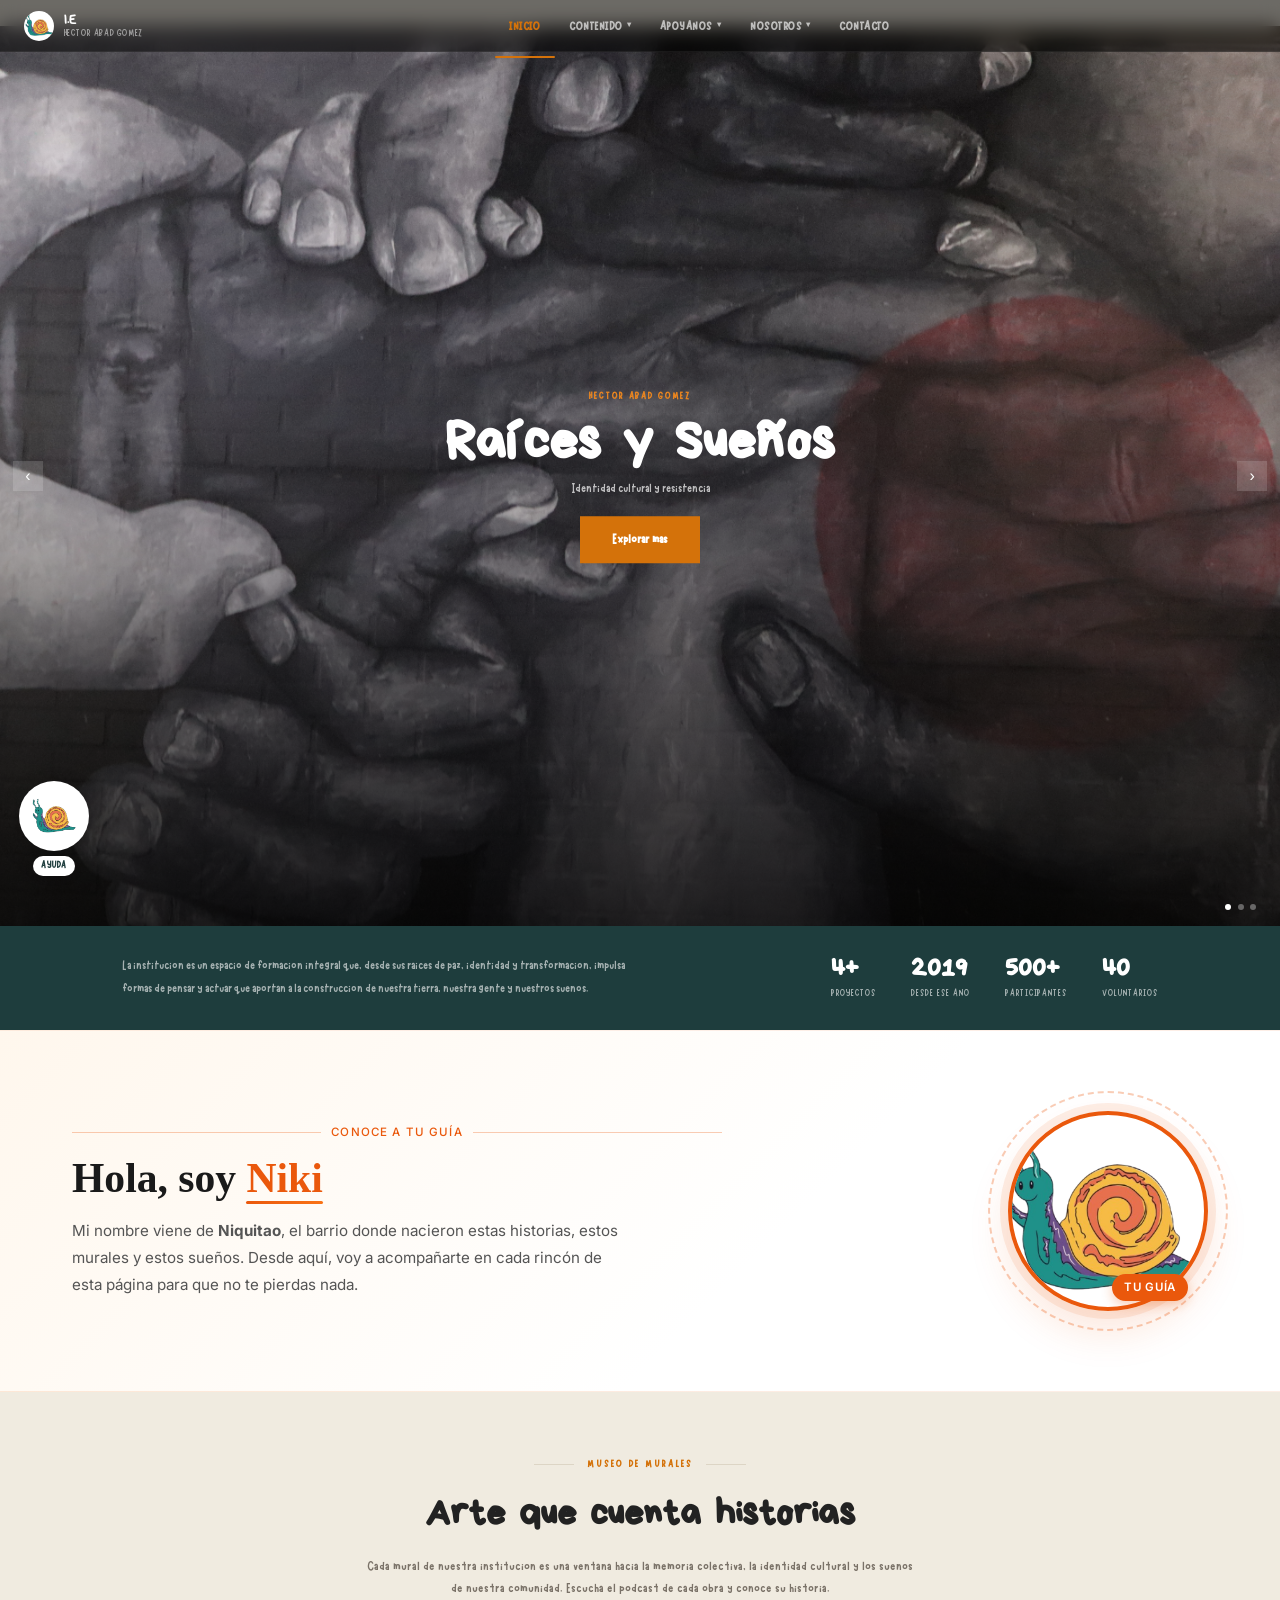
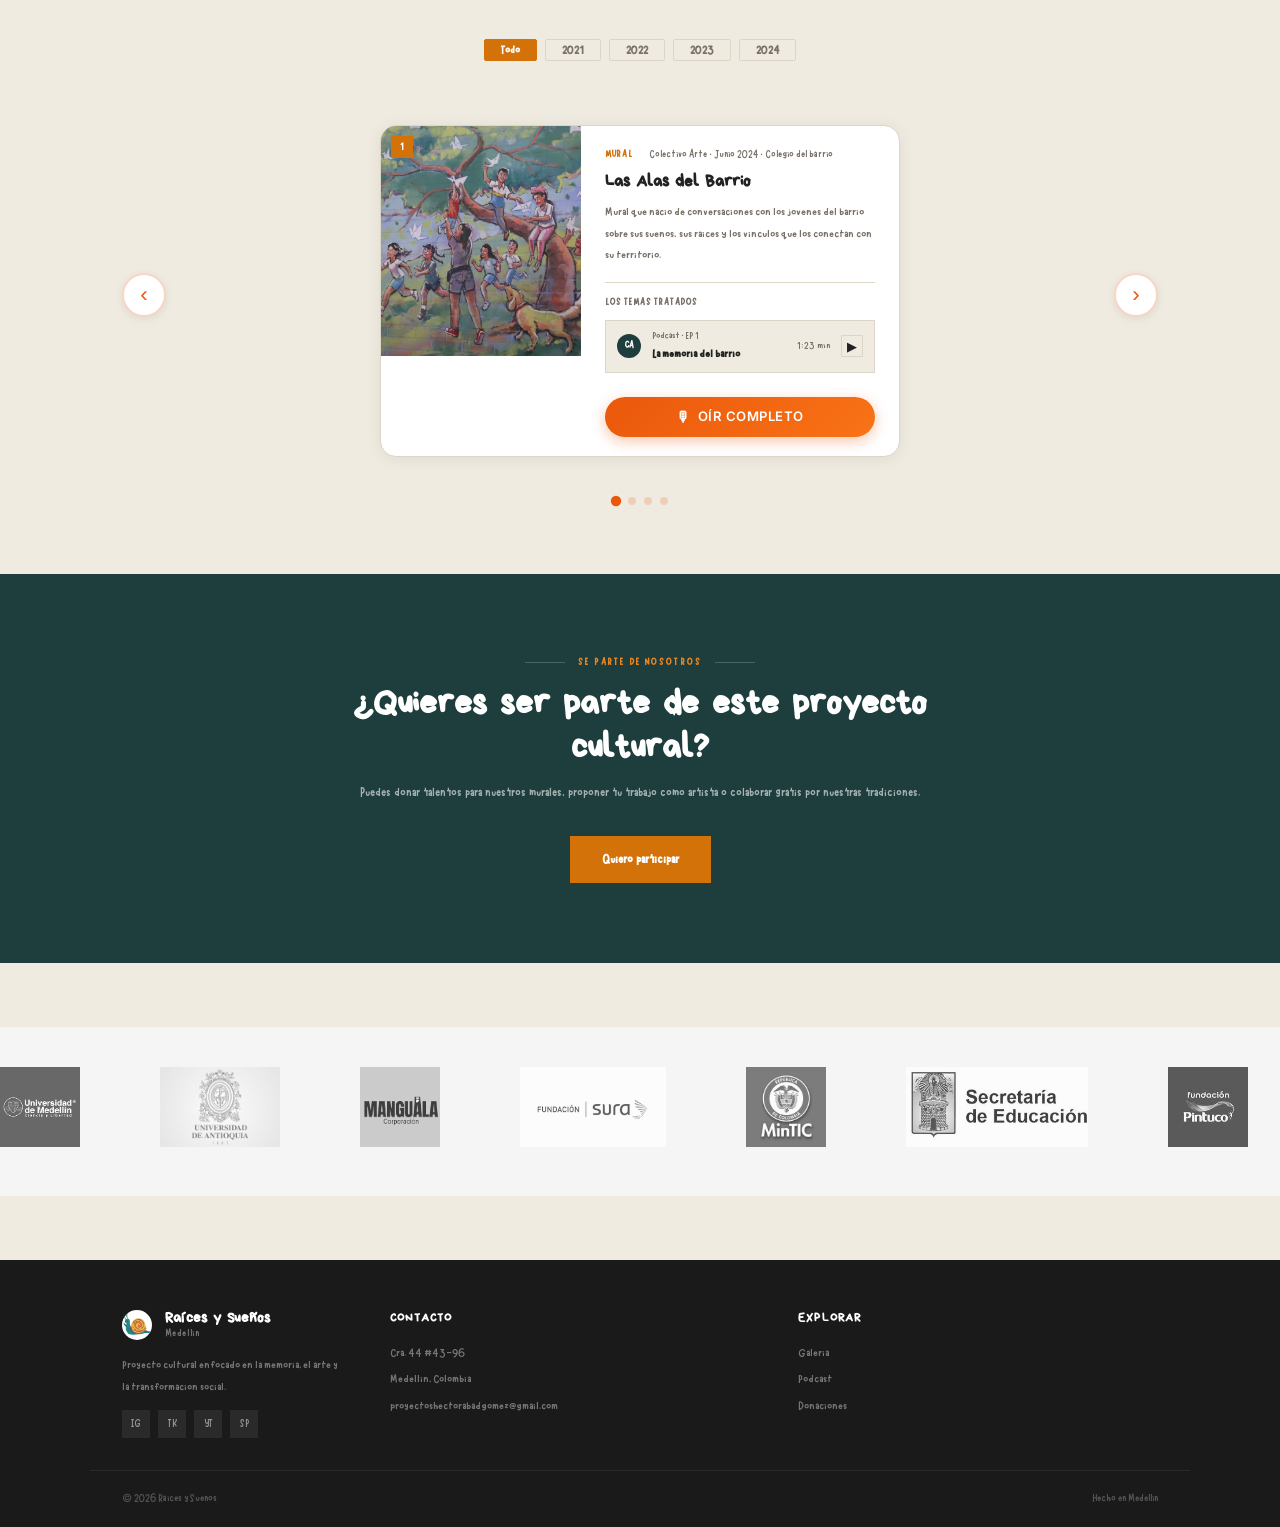
==== commit 575facf8: "Sección de niki" ====
--- a/index.html
+++ b/index.html
@@ -1,887 +1,914 @@
-<!DOCTYPE html>
-<html lang="es">
-<head>
-  <meta charset="UTF-8">
-  <meta name="viewport" content="width=device-width, initial-scale=1.0">
-  <title>Héctor Abad Gómez</title>
-  <link href="https://fonts.googleapis.com/css2?family=Merriweather:ital,wght@0,700;0,900;1,400&family=Inter:wght@300;400;500;600&display=swap" rel="stylesheet">
-  <link rel="stylesheet" href="styles.css">
-
-  <style>
-    /* ── SMOOTH SCROLL GLOBAL ── */
-    html {
-      scroll-behavior: smooth;
-    }
-
-    /* ── CARRUSEL UNA TARJETA ── */
-    .carousel-wrap {
-      position: relative;
-      display: flex;
-      align-items: center;
-      gap: 1rem;
-    }
-
-    .cards {
-      display: grid;
-      grid-template-columns: 1fr;
-      flex: 1;
-      overflow: hidden;
-      padding: 1.5rem 0.5rem 2rem;
-    }
-
-    .ccard {
-      grid-area: 1 / 1;
-      cursor: pointer;
-      border-radius: 16px;
-      background: #fff;
-      box-shadow: 0 2px 16px rgba(0,0,0,0.07);
-      position: relative;
-      overflow: hidden;
-      max-width: 520px;
-      width: 100%;
-      margin: 0 auto;
-      opacity: 0;
-      pointer-events: none;
-      transform: translateX(60px);
-      transition:
-        opacity 0.45s cubic-bezier(.22,.68,0,1.2),
-        transform 0.45s cubic-bezier(.22,.68,0,1.2),
-        box-shadow 0.35s ease;
-    }
-
-    .ccard.active {
-      opacity: 1;
-      pointer-events: auto;
-      transform: translateX(0);
-    }
-
-    .ccard.exit-left {
-      opacity: 0;
-      transform: translateX(-60px);
-    }
-
-    .ccard.exit-right {
-      opacity: 0;
-      transform: translateX(60px);
-    }
-
-    /* Indicadores de puntos */
-    .carousel-dots {
-      display: flex;
-      justify-content: center;
-      gap: 8px;
-      margin-top: 0.5rem;
-    }
-
-    .carousel-dot {
-      width: 8px;
-      height: 8px;
-      border-radius: 50%;
-      background: rgba(234,88,12,0.2);
-      border: none;
-      cursor: pointer;
-      padding: 0;
-      transition: background 0.3s, transform 0.3s;
-    }
-
-    .carousel-dot.active {
-      background: #ea580c;
-      transform: scale(1.3);
-    }
-
-    /* Contador */
-    .carousel-counter {
-      text-align: center;
-      font-family: 'Inter', sans-serif;
-      font-size: 0.78rem;
-      color: rgba(100,100,100,0.7);
-      margin-top: 0.3rem;
-      letter-spacing: 0.05em;
-    }
-
-    .ccard::before {
-      content: '';
-      position: absolute;
-      inset: 0;
-      background: linear-gradient(135deg, rgba(234,88,12,0.06) 0%, rgba(20,184,166,0.04) 100%);
-      opacity: 0;
-      transition: opacity 0.35s ease;
-      z-index: 0;
-      pointer-events: none;
-    }
-
-    .ccard:hover {
-      transform: translateY(-10px) scale(1.02);
-      box-shadow: 0 20px 48px rgba(0,0,0,0.16), 0 4px 12px rgba(234,88,12,0.12);
-    }
-
-    .ccard:hover::before {
-      opacity: 1;
-    }
-
-    .ccard-img {
-      position: relative;
-      overflow: hidden;
-    }
-
-    .ccard-img img {
-      transition: transform 0.5s cubic-bezier(.22,.68,0,1.2);
-      display: block;
-      width: 100%;
-    }
-
-    .ccard:hover .ccard-img img {
-      transform: scale(1.08);
-    }
-
-    /* ── BOTÓN OÍR COMPLETO ── */
-    .listen-btn {
-      display: inline-flex;
-      align-items: center;
-      gap: 0.45rem;
-      margin-top: 1rem;
-      padding: 0.55rem 1.2rem;
-      background: linear-gradient(135deg, #ea580c, #f97316);
-      color: #fff;
-      font-family: 'Inter', sans-serif;
-      font-weight: 600;
-      font-size: 0.82rem;
-      letter-spacing: 0.04em;
-      text-transform: uppercase;
-      border-radius: 100px;
-      text-decoration: none;
-      position: relative;
-      z-index: 2;
-      overflow: hidden;
-      transition: transform 0.2s ease, box-shadow 0.2s ease, background 0.2s ease;
-      box-shadow: 0 4px 14px rgba(234,88,12,0.35);
-    }
-
-    .listen-btn::before {
-      content: '🎙';
-      font-size: 0.9rem;
-    }
-
-    .listen-btn:hover {
-      transform: translateY(-2px) scale(1.04);
-      box-shadow: 0 8px 24px rgba(234,88,12,0.45);
-      background: linear-gradient(135deg, #c2410c, #ea580c);
-    }
-
-    .listen-btn:active {
-      transform: scale(0.97);
-    }
-
-    /* Asegurar que el body de la card tenga z-index sobre el ::before */
-    .ccard-body {
-      position: relative;
-      z-index: 1;
-    }
-
-    /* ── CAROUSEL BUTTONS ── */
-    .carousel-btn {
-      background: #fff;
-      border: 2px solid rgba(234,88,12,0.25);
-      color: #ea580c;
-      border-radius: 50%;
-      width: 44px;
-      height: 44px;
-      font-size: 1.4rem;
-      cursor: pointer;
-      flex-shrink: 0;
-      display: flex;
-      align-items: center;
-      justify-content: center;
-      transition: background 0.2s, border-color 0.2s, transform 0.2s, box-shadow 0.2s;
-      box-shadow: 0 2px 10px rgba(0,0,0,0.08);
-      z-index: 2;
-    }
-    .carousel-btn:hover {
-      background: #ea580c;
-      color: #fff;
-      border-color: #ea580c;
-      transform: scale(1.1);
-      box-shadow: 0 6px 20px rgba(234,88,12,0.3);
-    }
-  </style>
-  <div class="lightbox" id="lightbox">
-  <img id="lightbox-img" src="">
-</div>
-</head>
-<body>
-
-<!-- ── NAV ── -->
-<nav>
-  <a href="index.html" class="nav-logo">
-    <div class="nav-badge"><img src="Fotos/Caracol.webp" alt="Logo"></div>
-    <div class="nav-name">I.E<small>Héctor Abad Gómez</small></div>
-  </a>
-
-  <ul class="nav-links">
-    <li><a href="index.html" class="nav-active">Inicio</a></li>
-    <li>
-      <a href="#contenido">Contenido <span class="arr">▾</span></a>
-      <div class="drop">
-        <a href="galeria.html">Galería de fotos</a>
-        <a href="podcast.html">Podcast</a>
-      </div>
-    </li>
-    <li>
-      <a href="#voluntariado">Apóyanos <span class="arr">▾</span></a>
-      <div class="drop">
-        <a href="donaciones.html">Donaciones</a>
-        <a href="voluntariado.html">Voluntariado</a>
-      </div>
-    </li>
-    <li>
-      <a href="#nosotros">Nosotros <span class="arr">▾</span></a>
-      <div class="drop">
-        <a href="historia.html">Nuestra historia</a>
-        <a href="mision.html">Misión y visión</a>
-        <a href="equipo.html">El equipo</a>
-      </div>
-    </li>
-    <li><a href="contacto.html">Contacto</a></li>
-  </ul>
-
-  <div class="nav-right">
-    <button class="hamburger" id="ham" onclick="toggleMenu()">
-      <span></span><span></span><span></span>
-    </button>
-  </div>
-</nav>
-
-<!-- Menú móvil -->
-<div class="mob-menu" id="mobMenu">
-  <a href="index.html" onclick="closeMenu()">Inicio</a>
-  <a href="historia.html" onclick="closeMenu()">Nuestra historia</a>
-  <a href="mision.html" onclick="closeMenu()"> Misión y Visión</a>
-  <a href="equipo.html" onclick="closeMenu()"> Equipo</a>
-  <a href="galeria.html" onclick="closeMenu()"> Galería de fotos</a>
-  <a href="podcast.html" onclick="closeMenu()"> Podcast</a>
-  <a href="donaciones.html" onclick="closeMenu()">Donaciones</a>
-  <a href="voluntariado.html" onclick="closeMenu()">Voluntariado</a>
-  <a href="contacto.html" onclick="closeMenu()">Contacto</a>
-</div>
-
-<!-- ── HERO ── -->
-<section class="hero" id="inicio">
-  <div class="hero-bg">
-  <img src="Fotos/Murales/Manos.webp" alt="Mural">
-  </div>
-  <div class="hero-overlay"></div>
-  <button class="hero-arrow left" onclick="prevSlide()">‹</button>
-  <button class="hero-arrow right" onclick="nextSlide()">›</button>
-  <div class="hero-dots">
-    <div class="hero-dot active" id="dot0"></div>
-    <div class="hero-dot" id="dot1"></div>
-    <div class="hero-dot" id="dot2"></div>
-  </div>
-  <div class="hero-content">
-    <p class="hero-label">Héctor Abad Gómez</p>
-    <h1 id="hero-title">Raíces y Sueños</h1>
-    <p class="hero-sub" id="hero-sub">Identidad cultural y resistencia</p>
-    <a href="#contenido" class="btn-orange">Explorar más</a>
-  </div>
-</section>
-
-<!-- ── INTRO + STATS ── -->
-<div class="intro-bar">
-  <div class="intro-inner">
-    <p class="intro-text">La institución es un espacio de formación integral que, desde sus raíces de paz, identidad y transformación, impulsa formas de pensar y actuar que aportan a la construcción de nuestra tierra, nuestra gente y nuestros sueños.</p>
-    <div class="stats-row">
-      <div class="stat"><div class="stat-n">4+</div><div class="stat-l">Proyectos</div></div>
-      <div class="stat"><div class="stat-n">2019</div><div class="stat-l">Desde ese año</div></div>
-      <div class="stat"><div class="stat-n">500+</div><div class="stat-l">Participantes</div></div>
-      <div class="stat"><div class="stat-n">40</div><div class="stat-l">Voluntarios</div></div>
-    </div>
-  </div>
-</div>
-
-<!-- ── CONTENIDO ── -->
-<section class="sec" id="contenido">
-  <div class="con">
-    <div class="sec-eyebrow">
-      <div class="sec-line"></div>
-      <span class="sec-lbl">Museo de Murales</span>
-      <div class="sec-line"></div>
-    </div>
-    <h2 class="sec-title">Arte que cuenta historias</h2>
-    <p class="sec-desc">Cada mural de nuestra institución es una ventana hacia la memoria colectiva, la identidad cultural y los sueños de nuestra comunidad. Escucha el podcast de cada obra y conoce su historia.</p>
-
-    <div class="tabs">
-      <button class="tab active" onclick="filterTab(this, 'todo')">Todo</button>
-      <button class="tab" onclick="filterTab(this, '2021')">2021</button>
-      <button class="tab" onclick="filterTab(this, '2022')">2022</button>
-      <button class="tab" onclick="filterTab(this, '2023')">2023</button>
-      <button class="tab" onclick="filterTab(this, '2024')">2024</button>
-    </div>
-
-   <div class="carousel-wrap">
-    <button class="carousel-btn left" onclick="moveCarousel(-1)">‹</button>
-      <div class="cards" id="cards">
-
-      <div class="ccard" data-y="2024" onclick="openModal('Las Alas del Barrio', 'Este mural nació de las conversaciones con los jóvenes del barrio sobre sus sueños, sus raíces y los vínculos que los conectan con el lugar donde crecieron. Fue pintado en colaboración con la comunidad durante tres fines de semana.')">
-        <div class="ccard-img">
-          <img src="Fotos/Murales/Niños.JPG" alt="Las Alas del Barrio"> 
-          <div class="ccard-img-ph">
-            <svg width="28" height="28" fill="none" stroke="currentColor" stroke-width="1.5" viewBox="0 0 24 24" style="opacity:0.25"><rect x="3" y="3" width="18" height="18" rx="1"/><circle cx="8.5" cy="8.5" r="1.5"/><path d="M21 15l-5-5L5 21"/></svg>
-            <span></span>
-          </div>
-          <div class="ccard-num">1</div>
-        </div>
-        <div class="ccard-body">
-          <div class="ccard-meta">
-            <span class="ccard-cat">Mural</span>
-            <span class="ccard-date">Colectivo Arte · Junio 2024 · Colegio del barrio</span>
-          </div>
-          <h3>Las Alas del Barrio</h3>
-          <p class="ccard-desc">Mural que nació de conversaciones con los jóvenes del barrio sobre sus sueños, sus raíces y los vínculos que los conectan con su territorio.</p>
-          <div class="ccard-eps">
-            <div class="ccard-eps-label">Los temas tratados</div>
-            <div class="ep-row" onclick="event.stopPropagation(); playEp(this)">
-              <div class="ep-ava">CA</div>
-              <div class="ep-info">
-                <div class="ep-info-top">Podcast · EP 1</div>
-                <div class="ep-info-name">La memoria del barrio</div>
-              </div>
-              <span class="ep-dur">1:23 min</span>
-              <button class="ep-play">▶</button>
-            </div>
-          </div>
-          <a href="podcast.html" class="listen-btn" onclick="event.stopPropagation()">
-            Oír completo
-          </a>
-        </div>
-      </div>
-
-      <div class="ccard" data-y="2023" onclick="openModal('Manos que Construyen Paz', 'Serie fotográfica que documenta el proceso colectivo donde más de cuarenta personas del barrio participaron activamente durante tres fines de semana.')">
-        <div class="ccard-img">
-         <img src="Fotos/Murales/Colegio.webp" alt="Manos que Construyen Paz"> 
-          <div class="ccard-img-ph">
-            <svg width="28" height="28" fill="none" stroke="currentColor" stroke-width="1.5" viewBox="0 0 24 24" style="opacity:0.25"><rect x="3" y="3" width="18" height="18" rx="1"/><circle cx="8.5" cy="8.5" r="1.5"/><path d="M21 15l-5-5L5 21"/></svg>
-            <span>Tu foto aquí</span>
-          </div>
-          <div class="ccard-num">2</div>
-        </div>
-        <div class="ccard-body">
-          <div class="ccard-meta">
-            <span class="ccard-cat">Mural</span>
-            <span class="ccard-date">María García · Marzo 2023</span>
-          </div>
-          <h3>Manos que Construyen Paz</h3>
-          <p class="ccard-desc">Serie fotográfica que documenta el proceso colectivo de construcción del mural, donde más de cuarenta personas del barrio participaron activamente.</p>
-          <div class="ccard-eps">
-            <div class="ccard-eps-label">Los temas tratados</div>
-            <div class="ep-row" onclick="event.stopPropagation(); playEp(this)">
-              <div class="ep-ava">MG</div>
-              <div class="ep-info">
-                <div class="ep-info-top">Podcast · EP 2</div>
-                <div class="ep-info-name">Fotografía y memoria colectiva</div>
-              </div>
-              <span class="ep-dur">1:30 min</span>
-              <button class="ep-play">▶</button>
-            </div>
-          </div>
-          <a href="podcast.html" class="listen-btn" onclick="event.stopPropagation()">
-            Oír completo
-          </a>
-        </div>
-      </div>
-
-      <div class="ccard" data-y="2024" onclick="openModal('Raíces y Sueños', 'Nació de plasmar la memoria de la comunidad. Los artistas trabajaron con estudiantes de los colegios del barrio para crear esta pieza referente del territorio.')">
-        <div class="ccard-img">
-          <img src="Fotos/Murales/Comunidad.JPG" alt="Raíces y Sueños"> 
-          <div class="ccard-img-ph">
-            <svg width="28" height="28" fill="none" stroke="currentColor" stroke-width="1.5" viewBox="0 0 24 24" style="opacity:0.25"><rect x="3" y="3" width="18" height="18" rx="1"/><circle cx="8.5" cy="8.5" r="1.5"/><path d="M21 15l-5-5L5 21"/></svg>
-            <span>Tu foto aquí</span>
-          </div>
-          <div class="ccard-num">3</div>
-        </div>
-        <div class="ccard-body">
-          <div class="ccard-meta">
-            <span class="ccard-cat">Mural</span>
-            <span class="ccard-date">Arte Social · Enero 2024 · Galería Sueños</span>
-          </div>
-          <h3>Raíces y Sueños</h3>
-          <p class="ccard-desc">Nació de la idea de plasmar la memoria de la comunidad, trabajando con estudiantes de los colegios del barrio para crear una pieza que hoy es referente del territorio.</p>
-          <div class="ccard-eps">
-            <div class="ccard-eps-label">Los temas tratados</div>
-            <div class="ep-row" onclick="event.stopPropagation(); playEp(this)">
-              <div class="ep-ava">AS</div>
-              <div class="ep-info">
-                <div class="ep-info-top">Podcast · EP 3</div>
-                <div class="ep-info-name">Identidad y territorio</div>
-              </div>
-              <span class="ep-dur">1:13 min</span>
-              <button class="ep-play">▶</button>
-            </div>
-          </div>
-          <a href="podcast.html" class="listen-btn" onclick="event.stopPropagation()">
-            Oír completo
-          </a>
-        </div>
-      </div>
-
-      <div class="ccard" data-y="2022" onclick="openModal('La Fuerza del Pueblo', 'Taller de grafiti y fotografía para jóvenes del barrio donde aprendieron técnicas de expresión artística y documentación visual de su entorno.')">
-        <div class="ccard-img">
-          <img src="Fotos/Murales/Caras.JPG" alt="La Fuerza del Pueblo"> 
-          <div class="ccard-img-ph">
-            <svg width="28" height="28" fill="none" stroke="currentColor" stroke-width="1.5" viewBox="0 0 24 24" style="opacity:0.25"><rect x="3" y="3" width="18" height="18" rx="1"/><circle cx="8.5" cy="8.5" r="1.5"/><path d="M21 15l-5-5L5 21"/></svg>
-            <span>Tu foto aquí</span>
-          </div>
-          <div class="ccard-num">4</div>
-        </div>
-        <div class="ccard-body">
-          <div class="ccard-meta">
-            <span class="ccard-cat">Taller</span>
-            <span class="ccard-date">Juan Rodríguez · Nov 2022</span>
-          </div>
-          <h3>La Fuerza del Pueblo</h3>
-          <p class="ccard-desc">Taller de grafiti y fotografía para jóvenes del barrio donde aprendieron técnicas de expresión artística y documentación visual de su entorno y su historia.</p>
-          <div class="ccard-eps">
-            <div class="ccard-eps-label">Los temas tratados</div>
-            <div class="ep-row" onclick="event.stopPropagation(); playEp(this)">
-              <div class="ep-ava">JR</div>
-              <div class="ep-info">
-                <div class="ep-info-top">Podcast · EP 4</div>
-                <div class="ep-info-name">La fuerza del pueblo</div>
-              </div>
-              <span class="ep-dur">1:08 min</span>
-              <button class="ep-play">▶</button>
-            </div>
-          </div>
-          <a href="podcast.html" class="listen-btn" onclick="event.stopPropagation()">
-            Oír completo
-          </a>
-        </div>
-      </div>
-
-      </div><!-- /cards -->
-
-      <button class="carousel-btn right" onclick="moveCarousel(1)">›</button>
-  </div>
-  <div class="carousel-dots" id="carouselDots"></div>
-  <div class="carousel-counter" id="carouselCounter"></div>
-  </div>
-</section>
-
-<!-- ── VOLUNTARIADO ── -->
-<section class="vol-sec" id="voluntariado">
-  <div class="vol-inner">
-    <div class="vol-eyebrow">
-      <div class="vol-line"></div>
-      <span class="vol-lbl">Sé parte de nosotros</span>
-      <div class="vol-line"></div>
-    </div>
-    <h2 class="vol-title">¿Quieres ser parte de este proyecto cultural?</h2>
-    <p class="vol-desc">Puedes donar talentos para nuestros murales, proponer tu trabajo como artista o colaborar gratis por nuestras tradiciones.</p>
-    <div class="">
-    <a href="voluntariado.html" class="btn-orange">Quiero participar</a>
-  </div>
-  </div>
-</section>
-
-<!-- ───────── ALIADOS ───────── -->
-
-<section class="partners">
-
-  <div class="partners-track">
-    <div class="partner-item">
-    <a href="https://www.udem.edu.co/" target="_blank">
-    <img src="Fotos/Alianzas/UDEM.webp" alt="UDEM">
-    </a></div>
-
-    <div class="partner-item">
-      <img src="Fotos/Alianzas/UDEA.webp" alt="">
-    </div>
-
-    <div class="partner-item">
-      <img src="Fotos/Alianzas/Manguala.webp" alt="">
-    </div>
-
-    <div class="partner-item">
-      <img src="Fotos/Alianzas/Sura.webp" alt="">
-    </div>
-
-    <div class="partner-item">
-      <img src="Fotos/Alianzas/MinTIC.webp" alt="">
-    </div>
-
-    <div class="partner-item">
-      <img src="Fotos/Alianzas/Secretaria.webp" alt="">
-    </div>
-
-    <div class="partner-item">
-      <img src="Fotos/Alianzas/Pintuco.webp" alt="">
-    </div>
-
-    <div class="partner-item">
-      <img src="Fotos/Alianzas/Chocolate.webp" alt="">
-    </div>
-
-    <div class="partner-item">
-      <img src="Fotos/Alianzas/Corpocentro.webp" alt="">
-    </div>
-
-    <!-- DUPLICADOS -->
-
-    <div class="partner-item">
-   <a href="https://www.udem.edu.co/" target="_blank">
-    <img src="Fotos/Alianzas/UDEM.webp" alt="UDEM">
-    </a></div>
-
-    <div class="partner-item">
-      <img src="Fotos/Alianzas/UDEA.webp" alt="">
-    </div>
-
-    <div class="partner-item">
-      <img src="Fotos/Alianzas/Manguala.webp" alt="">
-    </div>
-    <div class="partner-item">
-      <img src="Fotos/Alianzas/Sura.webp" alt="">
-    </div>
-    <div class="partner-item">
-      <img src="Fotos/Alianzas/MinTIC.webp" alt="">
-    </div>
-    <div class="partner-item">
-      <img src="Fotos/Alianzas/Secretaria.webp" alt="">
-    </div>
-    <div class="partner-item">
-      <img src="Fotos/Alianzas/Pintuco.webp" alt="">
-    </div>
-    <div class="partner-item">
-      <img src="Fotos/Alianzas/Chocolate.webp" alt="">
-    </div>
-    <div class="partner-item">
-      <img src="Fotos/Alianzas/Corpocentro.webp" alt="">
-    </div>
-  </div>
-
-</section>
-
-<!-- ── FOOTER ── -->
-<footer>
-  <div class="foot-top">
-    <div class="foot-brand">
-      <div class="foot-logo-wrap">
-        <div class="nav-badge">
-          <img src="Fotos/Caracol.webp" alt="">
-        </div>
-        <div class="foot-name">
-          Raíces y Sueños
-          <small>Medellín</small>
-        </div>
-      </div>
-      <p class="foot-brand-desc">
-        Proyecto cultural enfocado en la memoria, el arte y la transformación social.
-      </p>
-      <div class="foot-social">
-        <a href="https://www.instagram.com/i.e.hectorabadgomez/" target="_blank" class="fsoc" title="Instagram">IG</a>
-        <a href="https://www.tiktok.com/@ie_hectorabadgomez" target="_blank" class="fsoc" title="TikTok">TK</a>
-        <a href="https://www.youtube.com/@Instituci%C3%B3nEducativaH%C3%A9ctorAbad" target="_blank" class="fsoc" title="YouTube">YT</a>
-        <a href="https://open.spotify.com/show/0t5j8xwTU0EZu17c2sRldK?si=yj74eSirT-2tcKzNIiZzvQ" target="_blank" class="fsoc" title="Spotify">SP</a>
-      </div>
-    </div>
-    <div class="foot-col">
-
-      <h4>Contacto</h4>
-
-      <p>
-        Cra. 44 #43-96
-      </p>
-
-      <p>
-        Medellín, Colombia
-      </p>
-
-      <a href="mailto:proyectoshectorabadgomez@gmail.com">
-        proyectoshectorabadgomez@gmail.com
-      </a>
-
-    </div>
-
-    <div class="foot-col">
-
-      <h4>Explorar</h4>
-
-      <a href="galeria.html">
-        Galería
-      </a>
-
-      <a href="podcast.html">
-        Podcast
-      </a>
-
-      <a href="donaciones.html">
-        Donaciones
-      </a>
-    </div>
-  </div>
-
-  <div class="foot-bottom">
-    <span>
-      © 2026 Raíces y Sueños
-    </span>
-    <span>
-      Hecho en Medellín
-    </span>
-  </div>
-</footer>
-
-<script src="script.js"></script>
-<!-- ───────── CARACOL ───────── -->
-<div class="snail-btn">
-  <div class="snail-bubble" id="snailBubble">
-    <button class="snail-close" onclick="closeSnail()">
-      ✕
-    </button>
-
-    <strong>
-      ¡Hola! Soy Niki
-    </strong>
-
-    <p>
-      ¿Qué quieres explorar?
-    </p>
-
-    <ul>
-
-      <li>
-        <a href="galeria.html">📸 Ver galería</a>
-      </li>
-
-      <li>
-        <a href="podcast.html">🎙 Escuchar podcast</a>
-      </li>
-
-      <li>
-        <a href="voluntariado.html">🤝 Voluntariado</a>
-      </li>
-
-      <li>
-        <a href="donaciones.html">💛 Donar</a>
-      </li>
-
-    </ul>
-  </div>
-
-  <!-- BOTÓN DEL CARACOL -->
-  <button class="snail-face" onclick="toggleSnail()">
-    <img src="Fotos/Caracol.webp" alt="Caracol">
-  </button>
-
-  <span class="snail-label">
-    Ayuda
-  </span>
-
-</div>
-
-<!-- ── MODAL ── -->
-<div class="modal" id="modal" onclick="closeModalOutside(event)">
-  <div class="mbox">
-    <div class="mbox-img">
-      <span style="color:var(--muted)">Imagen del proyecto</span>
-    </div>
-    <div class="mbox-body">
-      <button class="mclose" onclick="closeModal()">✕</button>
-      <h3 id="mtitle" style="font-family:'Merriweather',serif;font-size:1.3rem;margin-bottom:0.5rem;margin-top:0.3rem"></h3>
-      <p id="mdesc" style="font-size:0.87rem;color:var(--muted);line-height:1.7"></p>
-    </div>
-  </div>
-</div>
-
-<script>
-/* ── NAV MÓVIL ── */
-function toggleMenu() {
-  const menu = document.getElementById('mobMenu');
-  const ham = document.getElementById('ham');
-  menu.classList.toggle('open');
-  ham.classList.toggle('open');
-}
-function closeMenu() {
-  document.getElementById('mobMenu').classList.remove('open');
-  document.getElementById('ham').classList.remove('open');
-}
-
-/* ── BÚSQUEDA ── */
-function toggleSearch() {
-  const q = prompt('¿Qué estás buscando?');
-  if (q) alert('Buscando: "' + q + '"...\n(Conecta tu buscador real aquí)');
-}
-
-/* ── SMOOTH SCROLL para enlaces internos ── */
-document.querySelectorAll('a[href^="#"]').forEach(anchor => {
-  anchor.addEventListener('click', function (e) {
-    const targetId = this.getAttribute('href');
-    const target = document.querySelector(targetId);
-    if (target) {
-      e.preventDefault();
-      target.scrollIntoView({ behavior: 'smooth', block: 'start' });
-      closeMenu();
-    }
-  });
-});
-
-/* ── HERO SLIDER ── */
-const slides = [
-  { title: 'Raíces y Sueños', sub: 'Identidad cultural y resistencia' },
-  { title: 'Arte que cuenta historias', sub: 'Murales, fotos y voces del barrio' },
-  { title: 'Sé parte del cambio', sub: 'Voluntariado y donaciones abiertas' },
-];
-let current = 0;
-function goToSlide(n) {
-  current = (n + slides.length) % slides.length;
-  document.getElementById('hero-title').textContent = slides[current].title;
-  document.getElementById('hero-sub').textContent = slides[current].sub;
-  document.querySelectorAll('.hero-dot').forEach((d, i) => d.classList.toggle('active', i === current));
-}
-function nextSlide() { goToSlide(current + 1); }
-function prevSlide() { goToSlide(current - 1); }
-setInterval(nextSlide, 5000);
-
-/* ── FILTRO TABS ── */
-function filterTab(btn, year) {
-  document.querySelectorAll('.tab').forEach(t => t.classList.remove('active'));
-  btn.classList.add('active');
-  carouselCards.forEach(c => {
-    c.classList.remove('active', 'exit-left', 'exit-right');
-    c.style.display = (year === 'todo' || c.dataset.y === year) ? '' : 'none';
-  });
-  carouselIndex = 0;
-  initCarousel();
-}
-
-/* ── CARRUSEL UNA TARJETA ── */
-let carouselIndex = 0;
-let carouselCards = [];
-let isAnimating = false;
-
-function initCarousel() {
-  carouselCards = Array.from(document.querySelectorAll('.ccard'));
-  const dotsContainer = document.getElementById('carouselDots');
-  dotsContainer.innerHTML = '';
-  carouselCards.forEach((card, i) => {
-    card.classList.remove('active', 'exit-left', 'exit-right');
-    const dot = document.createElement('button');
-    dot.className = 'carousel-dot' + (i === 0 ? ' active' : '');
-    dot.setAttribute('aria-label', 'Ir a tarjeta ' + (i + 1));
-    dot.onclick = () => goToCard(i);
-    dotsContainer.appendChild(dot);
-  });
-  const visible = carouselCards.filter(c => c.style.display !== 'none');
-  if (visible.length > 0) {
-    carouselIndex = carouselCards.indexOf(visible[0]);
-    carouselCards[carouselIndex].classList.add('active');
-  }
-  updateCounter();
-}
-
-function getVisibleCards() {
-  return carouselCards.filter(c => c.style.display !== 'none');
-}
-
-function goToCard(targetIndex, direction) {
-  if (isAnimating) return;
-  const visible = getVisibleCards();
-  if (visible.length === 0) return;
-  const currentCard = carouselCards[carouselIndex];
-  const targetCard = carouselCards[targetIndex];
-  if (currentCard === targetCard) return;
-
-  isAnimating = true;
-  const goingRight = direction !== undefined ? direction > 0 : targetIndex > carouselIndex;
-
-  currentCard.classList.remove('active');
-  currentCard.classList.add(goingRight ? 'exit-left' : 'exit-right');
-
-  targetCard.style.display = '';
-  targetCard.classList.remove('exit-left', 'exit-right', 'active');
-  targetCard.style.transform = goingRight ? 'translateX(60px)' : 'translateX(-60px)';
-  targetCard.style.opacity = '0';
-
-  requestAnimationFrame(() => {
-    requestAnimationFrame(() => {
-      targetCard.style.transform = '';
-      targetCard.style.opacity = '';
-      targetCard.classList.add('active');
-    });
-  });
-
-  setTimeout(() => {
-    currentCard.classList.remove('exit-left', 'exit-right');
-    carouselIndex = targetIndex;
-    isAnimating = false;
-    updateDots();
-    updateCounter();
-  }, 460);
-}
-
-function moveCarousel(direction) {
-  const visible = getVisibleCards();
-  if (visible.length === 0) return;
-  const currentVisible = visible.indexOf(carouselCards[carouselIndex]);
-  const nextVisible = (currentVisible + direction + visible.length) % visible.length;
-  goToCard(carouselCards.indexOf(visible[nextVisible]), direction);
-}
-
-function updateDots() {
-  const visible = getVisibleCards();
-  const dots = document.querySelectorAll('.carousel-dot');
-  dots.forEach((dot, i) => dot.classList.toggle('active', i === visible.indexOf(carouselCards[carouselIndex])));
-}
-
-function updateCounter() {
-  const visible = getVisibleCards();
-  const idx = visible.indexOf(carouselCards[carouselIndex]);
-  const counter = document.getElementById('carouselCounter');
-  if (counter) counter.textContent = (idx + 1) + ' / ' + visible.length;
-}
-
-document.addEventListener('DOMContentLoaded', initCarousel);
-
-/* ── PLAY EPISODIO ── */
-function playEp(row) {
-  const name = row.querySelector('.ep-info-name').textContent;
-  const btn = row.querySelector('.ep-play');
-  const playing = btn.textContent === '⏸';
-  document.querySelectorAll('.ep-play').forEach(b => b.textContent = '▶');
-  if (!playing) {
-    btn.textContent = '⏸';
-    alert('▶ Reproduciendo: "' + name + '"\n\n(Conecta tu reproductor o embed de podcast aquí)');
-  }
-}
-
-/* ── MODAL ── */
-function openModal(title, desc) {
-  document.getElementById('mtitle').textContent = title;
-  document.getElementById('mdesc').textContent = desc;
-  document.getElementById('modal').classList.add('open');
-}
-function closeModal() { document.getElementById('modal').classList.remove('open'); }
-function closeModalOutside(e) { if (e.target === document.getElementById('modal')) closeModal(); }
-
-/* ── CARACOL ── */
-function toggleSnail() { document.getElementById('snailBubble').classList.toggle('open'); }
-function closeSnail() { document.getElementById('snailBubble').classList.remove('open'); }
-
-/* ── NEWSLETTER ── */
-function subscribeNewsletter() {
-  const email = document.getElementById('newsEmail').value;
-  if (!email || !email.includes('@')) { alert('Por favor ingresa un correo válido.'); return; }
-  alert('¡Gracias! Te suscribiste con: ' + email);
-  document.getElementById('newsEmail').value = '';
-}
-
-/* ── CERRAR MENÚ AL CLICK EXTERNO ── */
-document.addEventListener('click', function(e) {
-  const menu = document.getElementById('mobMenu');
-  const ham = document.getElementById('ham');
-  const nav = document.querySelector('nav');
-  if (menu.classList.contains('open') && !nav.contains(e.target) && !menu.contains(e.target)) {
-    closeMenu();
-  }
-});
-</script>
-</body>
-</html>
+<!DOCTYPE html>
+<html lang="es">
+<head>
+  <meta charset="UTF-8">
+  <meta name="viewport" content="width=device-width, initial-scale=1.0">
+  <title>Héctor Abad Gómez</title>
+  <link href="https://fonts.googleapis.com/css2?family=Merriweather:ital,wght@0,700;0,900;1,400&family=Inter:wght@300;400;500;600&display=swap" rel="stylesheet">
+  <link rel="stylesheet" href="styles.css">
+
+  <style>
+    /* ── SMOOTH SCROLL GLOBAL ── */
+    html {
+      scroll-behavior: smooth;
+    }
+
+    /* ── CARRUSEL UNA TARJETA ── */
+    .carousel-wrap {
+      position: relative;
+      display: flex;
+      align-items: center;
+      gap: 1rem;
+    }
+
+    .cards {
+      display: grid;
+      grid-template-columns: 1fr;
+      flex: 1;
+      overflow: hidden;
+      padding: 1.5rem 0.5rem 2rem;
+    }
+
+    .ccard {
+      grid-area: 1 / 1;
+      cursor: pointer;
+      border-radius: 16px;
+      background: #fff;
+      box-shadow: 0 2px 16px rgba(0,0,0,0.07);
+      position: relative;
+      overflow: hidden;
+      max-width: 520px;
+      width: 100%;
+      margin: 0 auto;
+      opacity: 0;
+      pointer-events: none;
+      transform: translateX(60px);
+      transition:
+        opacity 0.45s cubic-bezier(.22,.68,0,1.2),
+        transform 0.45s cubic-bezier(.22,.68,0,1.2),
+        box-shadow 0.35s ease;
+    }
+
+    .ccard.active {
+      opacity: 1;
+      pointer-events: auto;
+      transform: translateX(0);
+    }
+
+    .ccard.exit-left {
+      opacity: 0;
+      transform: translateX(-60px);
+    }
+
+    .ccard.exit-right {
+      opacity: 0;
+      transform: translateX(60px);
+    }
+
+    /* Indicadores de puntos */
+    .carousel-dots {
+      display: flex;
+      justify-content: center;
+      gap: 8px;
+      margin-top: 0.5rem;
+    }
+
+    .carousel-dot {
+      width: 8px;
+      height: 8px;
+      border-radius: 50%;
+      background: rgba(234,88,12,0.2);
+      border: none;
+      cursor: pointer;
+      padding: 0;
+      transition: background 0.3s, transform 0.3s;
+    }
+
+    .carousel-dot.active {
+      background: #ea580c;
+      transform: scale(1.3);
+    }
+
+    /* Contador */
+    .carousel-counter {
+      text-align: center;
+      font-family: 'Inter', sans-serif;
+      font-size: 0.78rem;
+      color: rgba(100,100,100,0.7);
+      margin-top: 0.3rem;
+      letter-spacing: 0.05em;
+    }
+
+    .ccard::before {
+      content: '';
+      position: absolute;
+      inset: 0;
+      background: linear-gradient(135deg, rgba(234,88,12,0.06) 0%, rgba(20,184,166,0.04) 100%);
+      opacity: 0;
+      transition: opacity 0.35s ease;
+      z-index: 0;
+      pointer-events: none;
+    }
+
+    .ccard:hover {
+      transform: translateY(-10px) scale(1.02);
+      box-shadow: 0 20px 48px rgba(0,0,0,0.16), 0 4px 12px rgba(234,88,12,0.12);
+    }
+
+    .ccard:hover::before {
+      opacity: 1;
+    }
+
+    .ccard-img {
+      position: relative;
+      overflow: hidden;
+    }
+
+    .ccard-img img {
+      transition: transform 0.5s cubic-bezier(.22,.68,0,1.2);
+      display: block;
+      width: 100%;
+    }
+
+    .ccard:hover .ccard-img img {
+      transform: scale(1.08);
+    }
+
+    /* ── BOTÓN OÍR COMPLETO ── */
+    .listen-btn {
+      display: inline-flex;
+      align-items: center;
+      gap: 0.45rem;
+      margin-top: 1rem;
+      padding: 0.55rem 1.2rem;
+      background: linear-gradient(135deg, #ea580c, #f97316);
+      color: #fff;
+      font-family: 'Inter', sans-serif;
+      font-weight: 600;
+      font-size: 0.82rem;
+      letter-spacing: 0.04em;
+      text-transform: uppercase;
+      border-radius: 100px;
+      text-decoration: none;
+      position: relative;
+      z-index: 2;
+      overflow: hidden;
+      transition: transform 0.2s ease, box-shadow 0.2s ease, background 0.2s ease;
+      box-shadow: 0 4px 14px rgba(234,88,12,0.35);
+    }
+
+    .listen-btn::before {
+      content: '🎙';
+      font-size: 0.9rem;
+    }
+
+    .listen-btn:hover {
+      transform: translateY(-2px) scale(1.04);
+      box-shadow: 0 8px 24px rgba(234,88,12,0.45);
+      background: linear-gradient(135deg, #c2410c, #ea580c);
+    }
+
+    .listen-btn:active {
+      transform: scale(0.97);
+    }
+
+    /* Asegurar que el body de la card tenga z-index sobre el ::before */
+    .ccard-body {
+      position: relative;
+      z-index: 1;
+    }
+
+    /* ── CAROUSEL BUTTONS ── */
+    .carousel-btn {
+      background: #fff;
+      border: 2px solid rgba(234,88,12,0.25);
+      color: #ea580c;
+      border-radius: 50%;
+      width: 44px;
+      height: 44px;
+      font-size: 1.4rem;
+      cursor: pointer;
+      flex-shrink: 0;
+      display: flex;
+      align-items: center;
+      justify-content: center;
+      transition: background 0.2s, border-color 0.2s, transform 0.2s, box-shadow 0.2s;
+      box-shadow: 0 2px 10px rgba(0,0,0,0.08);
+      z-index: 2;
+    }
+    .carousel-btn:hover {
+      background: #ea580c;
+      color: #fff;
+      border-color: #ea580c;
+      transform: scale(1.1);
+      box-shadow: 0 6px 20px rgba(234,88,12,0.3);
+    }
+  </style>
+  <div class="lightbox" id="lightbox">
+  <img id="lightbox-img" src="">
+</div>
+</head>
+<body>
+
+<!-- ── NAV ── -->
+<nav>
+  <a href="index.html" class="nav-logo">
+    <div class="nav-badge"><img src="Fotos/Caracol.webp" alt="Logo"></div>
+    <div class="nav-name">I.E<small>Héctor Abad Gómez</small></div>
+  </a>
+
+  <ul class="nav-links">
+    <li><a href="index.html" class="nav-active">Inicio</a></li>
+    <li>
+      <a href="#contenido">Contenido <span class="arr">▾</span></a>
+      <div class="drop">
+        <a href="galeria.html">Galería de fotos</a>
+        <a href="podcast.html">Podcast</a>
+      </div>
+    </li>
+    <li>
+      <a href="#voluntariado">Apóyanos <span class="arr">▾</span></a>
+      <div class="drop">
+        <a href="donaciones.html">Donaciones</a>
+        <a href="voluntariado.html">Voluntariado</a>
+      </div>
+    </li>
+    <li>
+      <a href="#nosotros">Nosotros <span class="arr">▾</span></a>
+      <div class="drop">
+        <a href="historia.html">Nuestra historia</a>
+        <a href="mision.html">Misión y visión</a>
+        <a href="equipo.html">El equipo</a>
+      </div>
+    </li>
+    <li><a href="contacto.html">Contacto</a></li>
+  </ul>
+
+  <div class="nav-right">
+    <button class="hamburger" id="ham" onclick="toggleMenu()">
+      <span></span><span></span><span></span>
+    </button>
+  </div>
+</nav>
+
+<!-- Menú móvil -->
+<div class="mob-menu" id="mobMenu">
+  <a href="index.html" onclick="closeMenu()">Inicio</a>
+  <a href="historia.html" onclick="closeMenu()">Nuestra historia</a>
+  <a href="mision.html" onclick="closeMenu()"> Misión y Visión</a>
+  <a href="equipo.html" onclick="closeMenu()"> Equipo</a>
+  <a href="galeria.html" onclick="closeMenu()"> Galería de fotos</a>
+  <a href="podcast.html" onclick="closeMenu()"> Podcast</a>
+  <a href="donaciones.html" onclick="closeMenu()">Donaciones</a>
+  <a href="voluntariado.html" onclick="closeMenu()">Voluntariado</a>
+  <a href="contacto.html" onclick="closeMenu()">Contacto</a>
+</div>
+
+<!-- ── HERO ── -->
+<section class="hero" id="inicio">
+  <div class="hero-bg">
+  <img src="Fotos/Murales/Manos.webp" alt="Mural">
+  </div>
+  <div class="hero-overlay"></div>
+  <button class="hero-arrow left" onclick="prevSlide()">‹</button>
+  <button class="hero-arrow right" onclick="nextSlide()">›</button>
+  <div class="hero-dots">
+    <div class="hero-dot active" id="dot0"></div>
+    <div class="hero-dot" id="dot1"></div>
+    <div class="hero-dot" id="dot2"></div>
+  </div>
+  <div class="hero-content">
+    <p class="hero-label">Héctor Abad Gómez</p>
+    <h1 id="hero-title">Raíces y Sueños</h1>
+    <p class="hero-sub" id="hero-sub">Identidad cultural y resistencia</p>
+    <a href="#contenido" class="btn-orange">Explorar más</a>
+  </div>
+</section>
+
+<!-- ── INTRO + STATS ── -->
+<div class="intro-bar">
+  <div class="intro-inner">
+    <p class="intro-text">La institución es un espacio de formación integral que, desde sus raíces de paz, identidad y transformación, impulsa formas de pensar y actuar que aportan a la construcción de nuestra tierra, nuestra gente y nuestros sueños.</p>
+    <div class="stats-row">
+      <div class="stat"><div class="stat-n">4+</div><div class="stat-l">Proyectos</div></div>
+      <div class="stat"><div class="stat-n">2019</div><div class="stat-l">Desde ese año</div></div>
+      <div class="stat"><div class="stat-n">500+</div><div class="stat-l">Participantes</div></div>
+      <div class="stat"><div class="stat-n">40</div><div class="stat-l">Voluntarios</div></div>
+    </div>
+  </div>
+</div>
+
+<!-- ── NIKI ── -->
+<section class="niki-sec">
+  <div class="niki-inner">
+
+    <div class="niki-text">
+      <div class="niki-eyebrow">
+        <div class="niki-line"></div>
+        <span>Conoce a tu guía</span>
+        <div class="niki-line"></div>
+      </div>
+
+      <h2 class="niki-title">Hola, soy <span>Niki</span></h2>
+
+      <p class="niki-desc">
+        Mi nombre viene de <strong>Niquitao</strong>, el barrio donde nacieron estas historias, estos murales y estos sueños. Desde aquí, voy a acompañarte en cada rincón de esta página para que no te pierdas nada.
+      </p>
+    </div>
+
+    <div class="niki-img-wrap">
+      <div class="niki-ring"></div>
+      <img src="Fotos/Caracol.webp" alt="Niki el caracol" class="niki-img">
+      <div class="niki-badge">Tu guía</div>
+    </div>
+
+  </div>
+</section>
+
+<!-- ── CONTENIDO ── -->
+<section class="sec" id="contenido">
+  <div class="con">
+    <div class="sec-eyebrow">
+      <div class="sec-line"></div>
+      <span class="sec-lbl">Museo de Murales</span>
+      <div class="sec-line"></div>
+    </div>
+    <h2 class="sec-title">Arte que cuenta historias</h2>
+    <p class="sec-desc">Cada mural de nuestra institución es una ventana hacia la memoria colectiva, la identidad cultural y los sueños de nuestra comunidad. Escucha el podcast de cada obra y conoce su historia.</p>
+
+    <div class="tabs">
+      <button class="tab active" onclick="filterTab(this, 'todo')">Todo</button>
+      <button class="tab" onclick="filterTab(this, '2021')">2021</button>
+      <button class="tab" onclick="filterTab(this, '2022')">2022</button>
+      <button class="tab" onclick="filterTab(this, '2023')">2023</button>
+      <button class="tab" onclick="filterTab(this, '2024')">2024</button>
+    </div>
+
+   <div class="carousel-wrap">
+    <button class="carousel-btn left" onclick="moveCarousel(-1)">‹</button>
+      <div class="cards" id="cards">
+
+      <div class="ccard" data-y="2024" onclick="openModal('Las Alas del Barrio', 'Este mural nació de las conversaciones con los jóvenes del barrio sobre sus sueños, sus raíces y los vínculos que los conectan con el lugar donde crecieron. Fue pintado en colaboración con la comunidad durante tres fines de semana.')">
+        <div class="ccard-img">
+          <img src="Fotos/Murales/Niños.JPG" alt="Las Alas del Barrio"> 
+          <div class="ccard-img-ph">
+            <svg width="28" height="28" fill="none" stroke="currentColor" stroke-width="1.5" viewBox="0 0 24 24" style="opacity:0.25"><rect x="3" y="3" width="18" height="18" rx="1"/><circle cx="8.5" cy="8.5" r="1.5"/><path d="M21 15l-5-5L5 21"/></svg>
+            <span></span>
+          </div>
+          <div class="ccard-num">1</div>
+        </div>
+        <div class="ccard-body">
+          <div class="ccard-meta">
+            <span class="ccard-cat">Mural</span>
+            <span class="ccard-date">Colectivo Arte · Junio 2024 · Colegio del barrio</span>
+          </div>
+          <h3>Las Alas del Barrio</h3>
+          <p class="ccard-desc">Mural que nació de conversaciones con los jóvenes del barrio sobre sus sueños, sus raíces y los vínculos que los conectan con su territorio.</p>
+          <div class="ccard-eps">
+            <div class="ccard-eps-label">Los temas tratados</div>
+            <div class="ep-row" onclick="event.stopPropagation(); playEp(this)">
+              <div class="ep-ava">CA</div>
+              <div class="ep-info">
+                <div class="ep-info-top">Podcast · EP 1</div>
+                <div class="ep-info-name">La memoria del barrio</div>
+              </div>
+              <span class="ep-dur">1:23 min</span>
+              <button class="ep-play">▶</button>
+            </div>
+          </div>
+          <a href="podcast.html" class="listen-btn" onclick="event.stopPropagation()">
+            Oír completo
+          </a>
+        </div>
+      </div>
+
+      <div class="ccard" data-y="2023" onclick="openModal('Manos que Construyen Paz', 'Serie fotográfica que documenta el proceso colectivo donde más de cuarenta personas del barrio participaron activamente durante tres fines de semana.')">
+        <div class="ccard-img">
+         <img src="Fotos/Murales/Colegio.webp" alt="Manos que Construyen Paz"> 
+          <div class="ccard-img-ph">
+            <svg width="28" height="28" fill="none" stroke="currentColor" stroke-width="1.5" viewBox="0 0 24 24" style="opacity:0.25"><rect x="3" y="3" width="18" height="18" rx="1"/><circle cx="8.5" cy="8.5" r="1.5"/><path d="M21 15l-5-5L5 21"/></svg>
+            <span>Tu foto aquí</span>
+          </div>
+          <div class="ccard-num">2</div>
+        </div>
+        <div class="ccard-body">
+          <div class="ccard-meta">
+            <span class="ccard-cat">Mural</span>
+            <span class="ccard-date">María García · Marzo 2023</span>
+          </div>
+          <h3>Manos que Construyen Paz</h3>
+          <p class="ccard-desc">Serie fotográfica que documenta el proceso colectivo de construcción del mural, donde más de cuarenta personas del barrio participaron activamente.</p>
+          <div class="ccard-eps">
+            <div class="ccard-eps-label">Los temas tratados</div>
+            <div class="ep-row" onclick="event.stopPropagation(); playEp(this)">
+              <div class="ep-ava">MG</div>
+              <div class="ep-info">
+                <div class="ep-info-top">Podcast · EP 2</div>
+                <div class="ep-info-name">Fotografía y memoria colectiva</div>
+              </div>
+              <span class="ep-dur">1:30 min</span>
+              <button class="ep-play">▶</button>
+            </div>
+          </div>
+          <a href="podcast.html" class="listen-btn" onclick="event.stopPropagation()">
+            Oír completo
+          </a>
+        </div>
+      </div>
+
+      <div class="ccard" data-y="2024" onclick="openModal('Raíces y Sueños', 'Nació de plasmar la memoria de la comunidad. Los artistas trabajaron con estudiantes de los colegios del barrio para crear esta pieza referente del territorio.')">
+        <div class="ccard-img">
+          <img src="/Colegio_V2/Fotos/Murales/Comunidad.JPG" alt="Raíces y Sueños"> 
+          <div class="ccard-img-ph">
+            <svg width="28" height="28" fill="none" stroke="currentColor" stroke-width="1.5" viewBox="0 0 24 24" style="opacity:0.25"><rect x="3" y="3" width="18" height="18" rx="1"/><circle cx="8.5" cy="8.5" r="1.5"/><path d="M21 15l-5-5L5 21"/></svg>
+            <span>Tu foto aquí</span>
+          </div>
+          <div class="ccard-num">3</div>
+        </div>
+        <div class="ccard-body">
+          <div class="ccard-meta">
+            <span class="ccard-cat">Mural</span>
+            <span class="ccard-date">Arte Social · Enero 2024 · Galería Sueños</span>
+          </div>
+          <h3>Raíces y Sueños</h3>
+          <p class="ccard-desc">Nació de la idea de plasmar la memoria de la comunidad, trabajando con estudiantes de los colegios del barrio para crear una pieza que hoy es referente del territorio.</p>
+          <div class="ccard-eps">
+            <div class="ccard-eps-label">Los temas tratados</div>
+            <div class="ep-row" onclick="event.stopPropagation(); playEp(this)">
+              <div class="ep-ava">AS</div>
+              <div class="ep-info">
+                <div class="ep-info-top">Podcast · EP 3</div>
+                <div class="ep-info-name">Identidad y territorio</div>
+              </div>
+              <span class="ep-dur">1:13 min</span>
+              <button class="ep-play">▶</button>
+            </div>
+          </div>
+          <a href="podcast.html" class="listen-btn" onclick="event.stopPropagation()">
+            Oír completo
+          </a>
+        </div>
+      </div>
+
+      <div class="ccard" data-y="2022" onclick="openModal('La Fuerza del Pueblo', 'Taller de grafiti y fotografía para jóvenes del barrio donde aprendieron técnicas de expresión artística y documentación visual de su entorno.')">
+        <div class="ccard-img">
+          <img src="Fotos/Murales/Caras.JPG" alt="La Fuerza del Pueblo"> 
+          <div class="ccard-img-ph">
+            <svg width="28" height="28" fill="none" stroke="currentColor" stroke-width="1.5" viewBox="0 0 24 24" style="opacity:0.25"><rect x="3" y="3" width="18" height="18" rx="1"/><circle cx="8.5" cy="8.5" r="1.5"/><path d="M21 15l-5-5L5 21"/></svg>
+            <span>Tu foto aquí</span>
+          </div>
+          <div class="ccard-num">4</div>
+        </div>
+        <div class="ccard-body">
+          <div class="ccard-meta">
+            <span class="ccard-cat">Taller</span>
+            <span class="ccard-date">Juan Rodríguez · Nov 2022</span>
+          </div>
+          <h3>La Fuerza del Pueblo</h3>
+          <p class="ccard-desc">Taller de grafiti y fotografía para jóvenes del barrio donde aprendieron técnicas de expresión artística y documentación visual de su entorno y su historia.</p>
+          <div class="ccard-eps">
+            <div class="ccard-eps-label">Los temas tratados</div>
+            <div class="ep-row" onclick="event.stopPropagation(); playEp(this)">
+              <div class="ep-ava">JR</div>
+              <div class="ep-info">
+                <div class="ep-info-top">Podcast · EP 4</div>
+                <div class="ep-info-name">La fuerza del pueblo</div>
+              </div>
+              <span class="ep-dur">1:08 min</span>
+              <button class="ep-play">▶</button>
+            </div>
+          </div>
+          <a href="podcast.html" class="listen-btn" onclick="event.stopPropagation()">
+            Oír completo
+          </a>
+        </div>
+      </div>
+
+      </div><!-- /cards -->
+
+      <button class="carousel-btn right" onclick="moveCarousel(1)">›</button>
+  </div>
+  <div class="carousel-dots" id="carouselDots"></div>
+  <div class="carousel-counter" id="carouselCounter"></div>
+  </div>
+</section>
+
+<!-- ── VOLUNTARIADO ── -->
+<section class="vol-sec" id="voluntariado">
+  <div class="vol-inner">
+    <div class="vol-eyebrow">
+      <div class="vol-line"></div>
+      <span class="vol-lbl">Sé parte de nosotros</span>
+      <div class="vol-line"></div>
+    </div>
+    <h2 class="vol-title">¿Quieres ser parte de este proyecto cultural?</h2>
+    <p class="vol-desc">Puedes donar talentos para nuestros murales, proponer tu trabajo como artista o colaborar gratis por nuestras tradiciones.</p>
+    <div class="">
+    <a href="voluntariado.html" class="btn-orange">Quiero participar</a>
+  </div>
+  </div>
+</section>
+
+<!-- ───────── ALIADOS ───────── -->
+
+<section class="partners">
+
+  <div class="partners-track">
+    <div class="partner-item">
+    <a href="https://www.udem.edu.co/" target="_blank">
+    <img src="Fotos/Alianzas/UDEM.webp" alt="UDEM">
+    </a></div>
+
+    <div class="partner-item">
+      <img src="Fotos/Alianzas/UDEA.webp" alt="">
+    </div>
+
+    <div class="partner-item">
+      <img src="Fotos/Alianzas/Manguala.webp" alt="">
+    </div>
+
+    <div class="partner-item">
+      <img src="Fotos/Alianzas/Sura.webp" alt="">
+    </div>
+
+    <div class="partner-item">
+      <img src="Fotos/Alianzas/MinTIC.webp" alt="">
+    </div>
+
+    <div class="partner-item">
+      <img src="Fotos/Alianzas/Secretaria.webp" alt="">
+    </div>
+
+    <div class="partner-item">
+      <img src="Fotos/Alianzas/Pintuco.webp" alt="">
+    </div>
+
+    <div class="partner-item">
+      <img src="Fotos/Alianzas/Chocolate.webp" alt="">
+    </div>
+
+    <div class="partner-item">
+      <img src="Fotos/Alianzas/Corpocentro.webp" alt="">
+    </div>
+
+    <!-- DUPLICADOS -->
+
+    <div class="partner-item">
+   <a href="https://www.udem.edu.co/" target="_blank">
+    <img src="Fotos/Alianzas/UDEM.webp" alt="UDEM">
+    </a></div>
+
+    <div class="partner-item">
+      <img src="Fotos/Alianzas/UDEA.webp" alt="">
+    </div>
+
+    <div class="partner-item">
+      <img src="Fotos/Alianzas/Manguala.webp" alt="">
+    </div>
+    <div class="partner-item">
+      <img src="Fotos/Alianzas/Sura.webp" alt="">
+    </div>
+    <div class="partner-item">
+      <img src="Fotos/Alianzas/MinTIC.webp" alt="">
+    </div>
+    <div class="partner-item">
+      <img src="Fotos/Alianzas/Secretaria.webp" alt="">
+    </div>
+    <div class="partner-item">
+      <img src="Fotos/Alianzas/Pintuco.webp" alt="">
+    </div>
+    <div class="partner-item">
+      <img src="Fotos/Alianzas/Chocolate.webp" alt="">
+    </div>
+    <div class="partner-item">
+      <img src="Fotos/Alianzas/Corpocentro.webp" alt="">
+    </div>
+  </div>
+
+</section>
+
+<!-- ── FOOTER ── -->
+<footer>
+  <div class="foot-top">
+    <div class="foot-brand">
+      <div class="foot-logo-wrap">
+        <div class="nav-badge">
+          <img src="Fotos/Caracol.webp" alt="">
+        </div>
+        <div class="foot-name">
+          Raíces y Sueños
+          <small>Medellín</small>
+        </div>
+      </div>
+      <p class="foot-brand-desc">
+        Proyecto cultural enfocado en la memoria, el arte y la transformación social.
+      </p>
+      <div class="foot-social">
+        <a href="https://www.instagram.com/museoescolarhag_/" target="_blank" class="fsoc" title="Instagram">IG</a>
+        <a href="https://www.tiktok.com/@ie_hectorabadgomez" target="_blank" class="fsoc" title="TikTok">TK</a>
+        <a href="https://www.youtube.com/@Instituci%C3%B3nEducativaH%C3%A9ctorAbad" target="_blank" class="fsoc" title="YouTube">YT</a>
+        <a href="https://open.spotify.com/show/0t5j8xwTU0EZu17c2sRldK?si=yj74eSirT-2tcKzNIiZzvQ" target="_blank" class="fsoc" title="Spotify">SP</a>
+      </div>
+    </div>
+    <div class="foot-col">
+
+      <h4>Contacto</h4>
+
+      <p>
+        Cra. 44 #43-96
+      </p>
+
+      <p>
+        Medellín, Colombia
+      </p>
+
+      <a href="mailto:proyectoshectorabadgomez@gmail.com">
+        proyectoshectorabadgomez@gmail.com
+      </a>
+
+    </div>
+
+    <div class="foot-col">
+
+      <h4>Explorar</h4>
+
+      <a href="galeria.html">
+        Galería
+      </a>
+
+      <a href="podcast.html">
+        Podcast
+      </a>
+
+      <a href="donaciones.html">
+        Donaciones
+      </a>
+    </div>
+  </div>
+
+  <div class="foot-bottom">
+    <span>
+      © 2026 Raíces y Sueños
+    </span>
+    <span>
+      Hecho en Medellín
+    </span>
+  </div>
+</footer>
+
+<script src="script.js"></script>
+<!-- ───────── CARACOL ───────── -->
+<div class="snail-btn">
+  <div class="snail-bubble" id="snailBubble">
+    <button class="snail-close" onclick="closeSnail()">
+      ✕
+    </button>
+
+    <strong>
+      ¡Hola! Soy Niki
+    </strong>
+
+    <p>
+      ¿Qué quieres explorar?
+    </p>
+
+    <ul>
+
+      <li>
+        <a href="galeria.html">📸 Ver galería</a>
+      </li>
+
+      <li>
+        <a href="podcast.html">🎙 Escuchar podcast</a>
+      </li>
+
+      <li>
+        <a href="voluntariado.html">🤝 Voluntariado</a>
+      </li>
+
+      <li>
+        <a href="donaciones.html">💛 Donar</a>
+      </li>
+
+    </ul>
+  </div>
+
+  <!-- BOTÓN DEL CARACOL -->
+  <button class="snail-face" onclick="toggleSnail()">
+    <img src="Fotos/Caracol.webp" alt="Caracol">
+  </button>
+
+  <span class="snail-label">
+    Ayuda
+  </span>
+
+</div>
+
+<!-- ── MODAL ── -->
+<div class="modal" id="modal" onclick="closeModalOutside(event)">
+  <div class="mbox">
+    <div class="mbox-img">
+      <span style="color:var(--muted)">Imagen del proyecto</span>
+    </div>
+    <div class="mbox-body">
+      <button class="mclose" onclick="closeModal()">✕</button>
+      <h3 id="mtitle" style="font-family:'Merriweather',serif;font-size:1.3rem;margin-bottom:0.5rem;margin-top:0.3rem"></h3>
+      <p id="mdesc" style="font-size:0.87rem;color:var(--muted);line-height:1.7"></p>
+    </div>
+  </div>
+</div>
+
+<script>
+/* ── NAV MÓVIL ── */
+function toggleMenu() {
+  const menu = document.getElementById('mobMenu');
+  const ham = document.getElementById('ham');
+  menu.classList.toggle('open');
+  ham.classList.toggle('open');
+}
+function closeMenu() {
+  document.getElementById('mobMenu').classList.remove('open');
+  document.getElementById('ham').classList.remove('open');
+}
+
+/* ── BÚSQUEDA ── */
+function toggleSearch() {
+  const q = prompt('¿Qué estás buscando?');
+  if (q) alert('Buscando: "' + q + '"...\n(Conecta tu buscador real aquí)');
+}
+
+/* ── SMOOTH SCROLL para enlaces internos ── */
+document.querySelectorAll('a[href^="#"]').forEach(anchor => {
+  anchor.addEventListener('click', function (e) {
+    const targetId = this.getAttribute('href');
+    const target = document.querySelector(targetId);
+    if (target) {
+      e.preventDefault();
+      target.scrollIntoView({ behavior: 'smooth', block: 'start' });
+      closeMenu();
+    }
+  });
+});
+
+/* ── HERO SLIDER ── */
+const slides = [
+  { title: 'Raíces y Sueños', sub: 'Identidad cultural y resistencia' },
+  { title: 'Arte que cuenta historias', sub: 'Murales, fotos y voces del barrio' },
+  { title: 'Sé parte del cambio', sub: 'Voluntariado y donaciones abiertas' },
+];
+let current = 0;
+function goToSlide(n) {
+  current = (n + slides.length) % slides.length;
+  document.getElementById('hero-title').textContent = slides[current].title;
+  document.getElementById('hero-sub').textContent = slides[current].sub;
+  document.querySelectorAll('.hero-dot').forEach((d, i) => d.classList.toggle('active', i === current));
+}
+function nextSlide() { goToSlide(current + 1); }
+function prevSlide() { goToSlide(current - 1); }
+setInterval(nextSlide, 5000);
+
+/* ── FILTRO TABS ── */
+function filterTab(btn, year) {
+  document.querySelectorAll('.tab').forEach(t => t.classList.remove('active'));
+  btn.classList.add('active');
+  carouselCards.forEach(c => {
+    c.classList.remove('active', 'exit-left', 'exit-right');
+    c.style.display = (year === 'todo' || c.dataset.y === year) ? '' : 'none';
+  });
+  carouselIndex = 0;
+  initCarousel();
+}
+
+/* ── CARRUSEL UNA TARJETA ── */
+let carouselIndex = 0;
+let carouselCards = [];
+let isAnimating = false;
+
+function initCarousel() {
+  carouselCards = Array.from(document.querySelectorAll('.ccard'));
+  const dotsContainer = document.getElementById('carouselDots');
+  dotsContainer.innerHTML = '';
+  carouselCards.forEach((card, i) => {
+    card.classList.remove('active', 'exit-left', 'exit-right');
+    const dot = document.createElement('button');
+    dot.className = 'carousel-dot' + (i === 0 ? ' active' : '');
+    dot.setAttribute('aria-label', 'Ir a tarjeta ' + (i + 1));
+    dot.onclick = () => goToCard(i);
+    dotsContainer.appendChild(dot);
+  });
+  const visible = carouselCards.filter(c => c.style.display !== 'none');
+  if (visible.length > 0) {
+    carouselIndex = carouselCards.indexOf(visible[0]);
+    carouselCards[carouselIndex].classList.add('active');
+  }
+  updateCounter();
+}
+
+function getVisibleCards() {
+  return carouselCards.filter(c => c.style.display !== 'none');
+}
+
+function goToCard(targetIndex, direction) {
+  if (isAnimating) return;
+  const visible = getVisibleCards();
+  if (visible.length === 0) return;
+  const currentCard = carouselCards[carouselIndex];
+  const targetCard = carouselCards[targetIndex];
+  if (currentCard === targetCard) return;
+
+  isAnimating = true;
+  const goingRight = direction !== undefined ? direction > 0 : targetIndex > carouselIndex;
+
+  currentCard.classList.remove('active');
+  currentCard.classList.add(goingRight ? 'exit-left' : 'exit-right');
+
+  targetCard.style.display = '';
+  targetCard.classList.remove('exit-left', 'exit-right', 'active');
+  targetCard.style.transform = goingRight ? 'translateX(60px)' : 'translateX(-60px)';
+  targetCard.style.opacity = '0';
+
+  requestAnimationFrame(() => {
+    requestAnimationFrame(() => {
+      targetCard.style.transform = '';
+      targetCard.style.opacity = '';
+      targetCard.classList.add('active');
+    });
+  });
+
+  setTimeout(() => {
+    currentCard.classList.remove('exit-left', 'exit-right');
+    carouselIndex = targetIndex;
+    isAnimating = false;
+    updateDots();
+    updateCounter();
+  }, 460);
+}
+
+function moveCarousel(direction) {
+  const visible = getVisibleCards();
+  if (visible.length === 0) return;
+  const currentVisible = visible.indexOf(carouselCards[carouselIndex]);
+  const nextVisible = (currentVisible + direction + visible.length) % visible.length;
+  goToCard(carouselCards.indexOf(visible[nextVisible]), direction);
+}
+
+function updateDots() {
+  const visible = getVisibleCards();
+  const dots = document.querySelectorAll('.carousel-dot');
+  dots.forEach((dot, i) => dot.classList.toggle('active', i === visible.indexOf(carouselCards[carouselIndex])));
+}
+
+function updateCounter() {
+  const visible = getVisibleCards();
+  const idx = visible.indexOf(carouselCards[carouselIndex]);
+  const counter = document.getElementById('carouselCounter');
+  if (counter) counter.textContent = (idx + 1) + ' / ' + visible.length;
+}
+
+document.addEventListener('DOMContentLoaded', initCarousel);
+
+/* ── PLAY EPISODIO ── */
+function playEp(row) {
+  const name = row.querySelector('.ep-info-name').textContent;
+  const btn = row.querySelector('.ep-play');
+  const playing = btn.textContent === '⏸';
+  document.querySelectorAll('.ep-play').forEach(b => b.textContent = '▶');
+  if (!playing) {
+    btn.textContent = '⏸';
+    alert('▶ Reproduciendo: "' + name + '"\n\n(Conecta tu reproductor o embed de podcast aquí)');
+  }
+}
+
+/* ── MODAL ── */
+function openModal(title, desc) {
+  document.getElementById('mtitle').textContent = title;
+  document.getElementById('mdesc').textContent = desc;
+  document.getElementById('modal').classList.add('open');
+}
+function closeModal() { document.getElementById('modal').classList.remove('open'); }
+function closeModalOutside(e) { if (e.target === document.getElementById('modal')) closeModal(); }
+
+/* ── CARACOL ── */
+function toggleSnail() { document.getElementById('snailBubble').classList.toggle('open'); }
+function closeSnail() { document.getElementById('snailBubble').classList.remove('open'); }
+
+/* ── NEWSLETTER ── */
+function subscribeNewsletter() {
+  const email = document.getElementById('newsEmail').value;
+  if (!email || !email.includes('@')) { alert('Por favor ingresa un correo válido.'); return; }
+  alert('¡Gracias! Te suscribiste con: ' + email);
+  document.getElementById('newsEmail').value = '';
+}
+
+/* ── CERRAR MENÚ AL CLICK EXTERNO ── */
+document.addEventListener('click', function(e) {
+  const menu = document.getElementById('mobMenu');
+  const ham = document.getElementById('ham');
+  const nav = document.querySelector('nav');
+  if (menu.classList.contains('open') && !nav.contains(e.target) && !menu.contains(e.target)) {
+    closeMenu();
+  }
+});
+</script>
+</body>
+</html>
--- a/styles.css
+++ b/styles.css
@@ -1,6 +1,6 @@
 /* ─── FUENTES ─── */
 @font-face { font-family: 'Bryndan'; src: url('fonts/BryndanWriteBook-nGPM.ttf'); }
-@font-face { font-family: 'Marykate'; src: url('fonts/patrick-hand/PatrickHand-Regular.ttf'); }
+@font-face { font-family: 'Marykate'; src: url('fonts/FontsFree-Net-Marykate-Regular.ttf'); }
 
 /* ─── RESET ─── */
 *, *::before, *::after { margin: 0; padding: 0; box-sizing: border-box; }
@@ -447,6 +447,7 @@
 .snail-face img { width: 100%; object-fit: cover; display: block; }
 .snail-label { font-size: 0.6rem; font-weight: 700; letter-spacing: 0.08em; text-transform: uppercase; color: var(--teal); background: #fff; padding: 0.15rem 0.5rem; border-radius: 999px; box-shadow: 0 2px 8px rgba(0,0,0,0.1); }
 
+
 /* ─── FOOTER ─── */
 footer { background: var(--dark); color: rgba(255,255,255,0.55); }
 .foot-top { max-width: 1100px; margin: 0 auto; padding: 3rem 2rem 2rem; display: grid; grid-template-columns: auto 1fr 1fr; gap: 3rem; align-items: start; }
@@ -462,6 +463,35 @@
 .foot-col a:hover { color: var(--orange2); }
 .foot-bottom { max-width: 1100px; margin: 0 auto; padding: 1.2rem 2rem; border-top: 1px solid rgba(255,255,255,0.07); display: flex; justify-content: space-between; align-items: center; flex-wrap: wrap; gap: 0.5rem; font-size: 0.7rem; color: rgba(255,255,255,0.25); }
 
+/* ── SECCIÓN NIKI ── */
+.niki-sec {background: linear-gradient(135deg, #fff7ed 0%, #fff 60%); border-top: 1px solid rgba(234,88,12,.1); border-bottom: 1px solid rgba(234,88,12,.1);padding: 5rem 2rem;}
+.niki-inner { max-width: 1200px; margin: 0 auto; padding: 0 2rem; display: flex;align-items: center; justify-content: space-between; gap: 4rem;}
+.niki-text { flex: 1; max-width: 650px;}
+
+/* Imagen */
+.niki-img-wrap { position: relative; display: flex; align-items: center; justify-content: center; flex-shrink: 0;}
+.niki-img { width: 200px; height: 200px; border-radius: 50%; object-fit: cover; border: 4px solid #ea580c; box-shadow: 0 0 0 8px rgba(234,88,12,.1),0 20px 40px rgba(234,88,12,.15);position: relative; z-index: 1; animation: nikiFloat 4s ease-in-out infinite;}
+
+@keyframes nikiFloat {  0%, 100% { transform: translateY(0); } 50% { transform: translateY(-12px); }}
+.niki-ring { position: absolute; width: 240px; height: 240px; border-radius: 50%; border: 2px dashed rgba(234,88,12,.3); animation: nikiSpin 18s linear infinite;}
+
+@keyframes nikiSpin { to { transform: rotate(360deg); }}
+.niki-badge {  position: absolute; bottom: 10px; right: 20px; background: #ea580c; color: #fff; font-family: 'Inter', sans-serif; font-size: .72rem; font-weight: 600; letter-spacing: .06em; text-transform: uppercase; padding: 4px 12px; border-radius: 999px; z-index: 2; box-shadow: 0 4px 12px rgba(234,88,12,.3);}
+
+/* Texto */
+.niki-eyebrow {display: flex; align-items: center; gap: 10px; margin-bottom: .8rem; font-family: 'Inter', sans-serif; font-size: .72rem; font-weight: 500; letter-spacing: .1em; text-transform: uppercase; color: #ea580c;}
+.niki-line { flex: 1; height: 1px; background: rgba(234,88,12,.3);}
+.niki-title { font-family: 'Merriweather', serif; font-size: clamp(1.8rem, 3.5vw, 2.6rem); font-weight: 900; line-height: 1.15; color: #1a1a1a; margin-bottom: 1rem;}
+.niki-title span {  color: #ea580c; position: relative;}
+.niki-title span::after {content: ''; position: absolute; left: 0; bottom: -3px; width: 100%;height: 3px;background: linear-gradient(90deg, #ea580c, #f97316); border-radius: 2px;}
+.niki-desc { font-family: 'Inter', sans-serif; font-size: .95rem; line-height: 1.75; color: #555; max-width: 550px;}
+
+/* Responsive */
+@media (max-width: 768px) {
+  .niki-inner { flex-direction: column; text-align: center;gap: 2rem;}
+  .niki-text { max-width: 100%; }
+  .niki-eyebrow { justify-content: center; }
+}
 /* ─── RESPONSIVE ─── */
 @media (max-width: 900px) {
   .hero h1 { font-size: 2.2rem; }
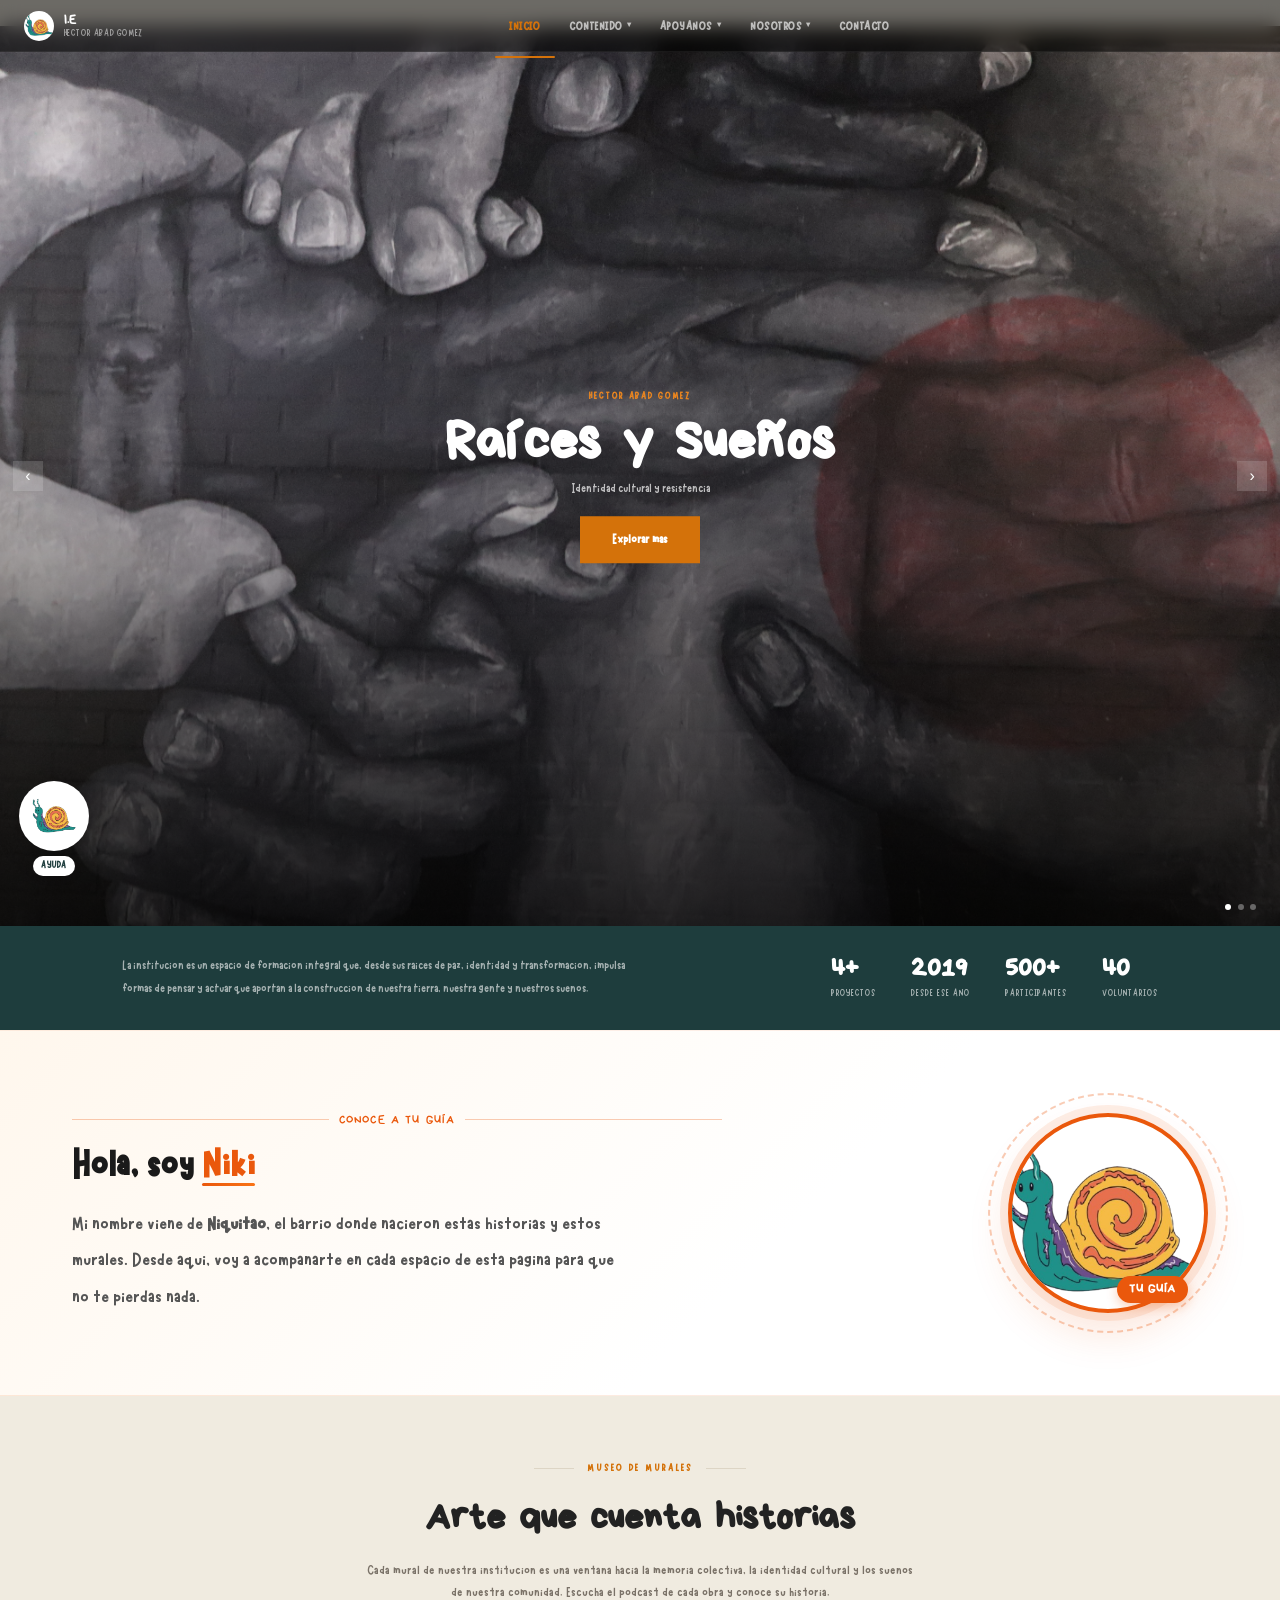
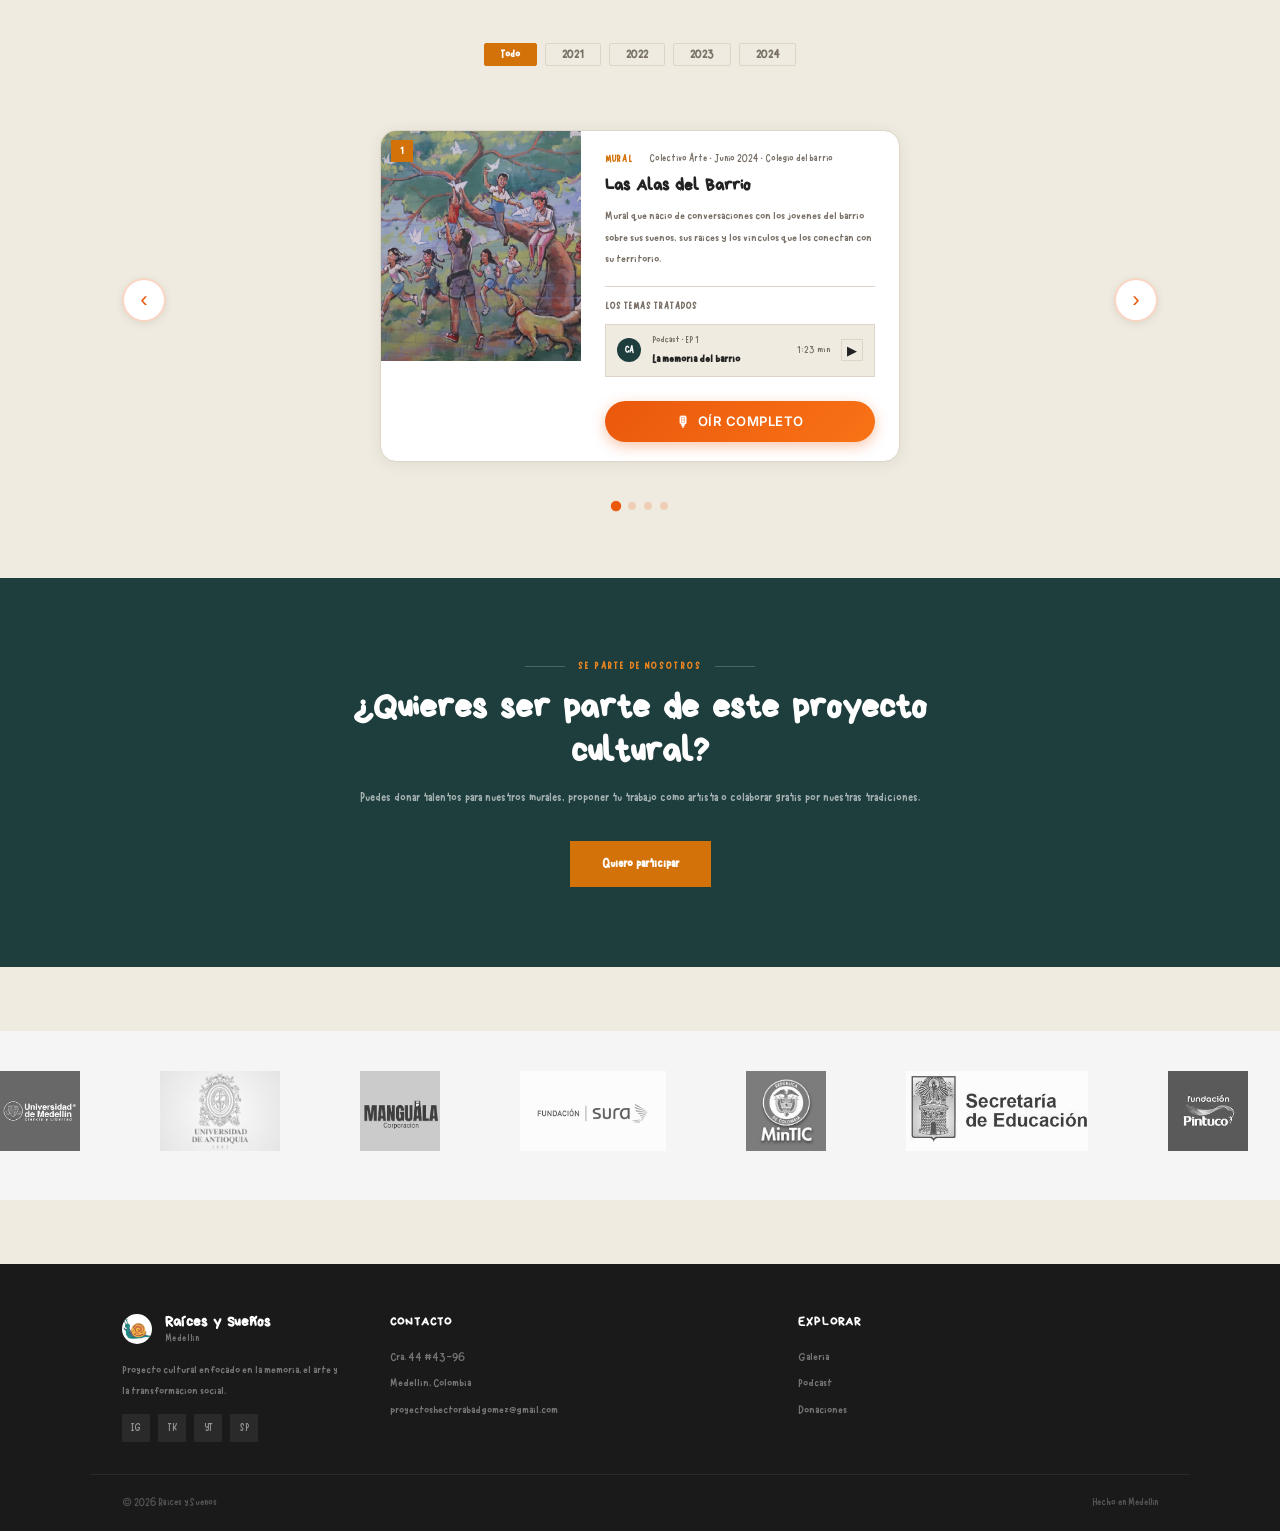
==== commit 6c287720: "tildes" ====
--- a/index.html
+++ b/index.html
@@ -312,7 +312,7 @@
       <h2 class="niki-title">Hola, soy <span>Niki</span></h2>
 
       <p class="niki-desc">
-        Mi nombre viene de <strong>Niquitao</strong>, el barrio donde nacieron estas historias, estos murales y estos sueños. Desde aquí, voy a acompañarte en cada rincón de esta página para que no te pierdas nada.
+        Mi nombre viene de <strong>Niquitao</strong>, el barrio donde nacieron estas historias y estos murales. Desde aquí, voy a acompañarte en cada espacio de esta página para que no te pierdas nada.
       </p>
     </div>
 
--- a/styles.css
+++ b/styles.css
@@ -170,124 +170,31 @@
 .highlight-box p { color: rgba(255,255,255,0.75); line-height: 1.8; }
 
 /* ─── GALERÍA ─── */
-.gallery-grid {
-  display: grid;
-  grid-template-columns: repeat(6, minmax(0, 140px));
-  gap: 1rem;
-  padding: 3rem;
-  justify-content: center; /* centra las columnas en la página */
-}
-
-.gallery-item {
-  aspect-ratio: 1/1;
-  overflow: hidden;
-  border-radius: 16px;
-  cursor: pointer;
-  position: relative;
-  box-shadow: 0 5px 20px rgba(0,0,0,0.08);
-}
-
-.gallery-item img {
-  width: 100%;
-  height: 100%;
-  object-fit: cover;
-  transition: 0.4s;
-}
-
-.gallery-item:hover img {
-  transform: scale(1.08);
-}
+.gallery-grid { display: grid; grid-template-columns: repeat(6, minmax(0, 140px)); gap: 1rem; padding: 3rem; justify-content: center; /* centra las columnas en la página */}
+.gallery-item {  aspect-ratio: 1/1; overflow: hidden; border-radius: 16px; cursor: pointer; position: relative; box-shadow: 0 5px 20px rgba(0,0,0,0.08);}
+.gallery-item img {  width: 100%; height: 100%; object-fit: cover; transition: 0.4s;}
+.gallery-item:hover img {  transform: scale(1.08);}
 
 /* ─── MODAL ─── */
 .modal { display: none; position: fixed; inset: 0; background: rgba(0,0,0,0.85); z-index: 999; justify-content: center; align-items: center; padding: 1.5rem; }
 .modal.open { display: flex; }
-.modal-box {
-  background: white;
-  width: 100%;
-  max-width: 900px;
-  max-height: 90vh;
-  border-radius: 18px;
-  overflow: hidden;
-  position: relative;
-  animation: modalShow 0.3s ease;
-  display: grid;
-  grid-template-columns: 1fr 1fr;
-}
+.modal-box { background: white; width: 100%; max-width: 900px; max-height: 90vh; border-radius: 18px; overflow: hidden; position: relative; animation: modalShow 0.3s ease; display: grid; grid-template-columns: 1fr 1fr;}
 @keyframes modalShow { from { transform: scale(0.9); opacity: 0; } to { transform: scale(1); opacity: 1; } }
 
 /* Imagen ocupa toda la columna izquierda */
-.modal-box img {
-  width: 100%;
-  height: 100%;
-  min-height: 300px;
-  object-fit: cover;
-  display: block;
-  grid-column: 1;
-  grid-row: 1 / 3;
-}
+.modal-box img {  width: 100%; height: 100%; min-height: 300px; object-fit: cover; display: block; grid-column: 1; grid-row: 1 / 3;}
 
 /* Columna derecha: título + texto con scroll */
-.modal-text-wrap {
-  grid-column: 2;
-  display: flex;
-  flex-direction: column;
-  overflow: hidden;
-  max-height: 90vh;
-}
-
-.modal-box h2 {
-  font-family: 'Bryndan', serif;
-  padding: 1.5rem 1.5rem 0.5rem;
-  font-size: 1.5rem;
-  flex-shrink: 0;
-  border-bottom: 1px solid #eee;
-}
-
-.modal-box p {
-  padding: 1rem 1.5rem 2rem;
-  color: #666;
-  line-height: 1.8;
-  font-size: 0.88rem;
-  overflow-y: auto;
-  flex: 1;
-}
-
-.close {
-  position: absolute;
-  top: 0.75rem;
-  right: 0.75rem;
-  width: 34px;
-  height: 34px;
-  border-radius: 50%;
-  background: white;
-  display: flex;
-  align-items: center;
-  justify-content: center;
-  cursor: pointer;
-  font-size: 0.9rem;
-  font-weight: bold;
-  box-shadow: 0 4px 15px rgba(0,0,0,0.2);
-  border: none;
-  z-index: 10;
-}
+.modal-text-wrap {  grid-column: 2; display: flex; flex-direction: column; overflow: hidden; max-height: 90vh;}
+.modal-box h2 {  font-family: 'Bryndan', serif; padding: 1.5rem 1.5rem 0.5rem; font-size: 1.5rem; flex-shrink: 0; border-bottom: 1px solid #eee;}
+.modal-box p {  padding: 1rem 1.5rem 2rem; color: #666; line-height: 1.8;font-size: 0.88rem; overflow-y: auto; flex: 1;}
+.close {  position: absolute; top: 0.75rem; right: 0.75rem;  width: 34px; height: 34px; border-radius: 50%; background: white;  display: flex; align-items: center; justify-content: center;  cursor: pointer; font-size: 0.9rem; font-weight: bold; box-shadow: 0 4px 15px rgba(0,0,0,0.2); border: none; z-index: 10;}
 
 /* En móvil: apilar vertical */
 @media (max-width: 640px) {
-  .modal-box {
-    grid-template-columns: 1fr;
-    max-height: 92vh;
-  }
-  .modal-box img {
-    grid-column: 1;
-    grid-row: 1;
-    height: 220px;
-    min-height: unset;
-  }
-  .modal-text-wrap {
-    grid-column: 1;
-    max-height: calc(92vh - 220px);
-  }
-}
+  .modal-box {    grid-template-columns: 1fr;    max-height: 92vh;  }
+  .modal-box img {    grid-column: 1;   grid-row: 1;   height: 220px;   min-height: unset; }
+  .modal-text-wrap {    grid-column: 1;    max-height: calc(92vh - 220px);  }}
 
 /* ─── DONACIONES ─── */
 .donation-grid { display: grid; grid-template-columns: repeat(2, 1fr); gap: 1.5rem; margin-bottom: 3rem;}
@@ -302,7 +209,6 @@
 /* ─── CONTACTO ─── */
 .contact-section { padding: 7rem 2rem 5rem; min-height: 100vh; }
 .contact-boxes {  width: 92%;  max-width: 1100px; margin: auto; display: flex; flex-wrap: wrap;  justify-content: center;  gap: 2rem;}
-
 .contact-card {
   background: white; padding: 3rem 2rem; border-radius: 24px; display: flex; flex-direction: column; justify-content: center; align-items: center; text-align: center; text-decoration: none; transition: 0.3s; box-shadow: 0 12px 30px rgba(0,0,0,0.06); border: 1px solid #e7e7e7; width: 320px; flex-shrink: 0;}
 .contact-card:hover { transform: translateY(-10px); box-shadow: 0 25px 50px rgba(0,0,0,0.12); }
@@ -476,15 +382,15 @@
 .niki-ring { position: absolute; width: 240px; height: 240px; border-radius: 50%; border: 2px dashed rgba(234,88,12,.3); animation: nikiSpin 18s linear infinite;}
 
 @keyframes nikiSpin { to { transform: rotate(360deg); }}
-.niki-badge {  position: absolute; bottom: 10px; right: 20px; background: #ea580c; color: #fff; font-family: 'Inter', sans-serif; font-size: .72rem; font-weight: 600; letter-spacing: .06em; text-transform: uppercase; padding: 4px 12px; border-radius: 999px; z-index: 2; box-shadow: 0 4px 12px rgba(234,88,12,.3);}
+.niki-badge {  position: absolute; bottom: 10px; right: 20px; background: #ea580c; color: #fff; font-family: 'Bryndan', sans-serif; font-size: .72rem; font-weight: 600; letter-spacing: .06em; text-transform: uppercase; padding: 4px 12px; border-radius: 999px; z-index: 2; box-shadow: 0 4px 12px rgba(234,88,12,.3);}
 
 /* Texto */
-.niki-eyebrow {display: flex; align-items: center; gap: 10px; margin-bottom: .8rem; font-family: 'Inter', sans-serif; font-size: .72rem; font-weight: 500; letter-spacing: .1em; text-transform: uppercase; color: #ea580c;}
+.niki-eyebrow {display: flex; align-items: center; gap: 10px; margin-bottom: .8rem; font-family: 'Bryndan', sans-serif; font-size: .72rem; font-weight: 500; letter-spacing: .1em; text-transform: uppercase; color: #ea580c;}
 .niki-line { flex: 1; height: 1px; background: rgba(234,88,12,.3);}
-.niki-title { font-family: 'Merriweather', serif; font-size: clamp(1.8rem, 3.5vw, 2.6rem); font-weight: 900; line-height: 1.15; color: #1a1a1a; margin-bottom: 1rem;}
+.niki-title { font-family: 'Marykate', serif; font-size: clamp(1.8rem, 3.5vw, 2.6rem); font-weight: 900; line-height: 1.15; color: #1a1a1a; margin-bottom: 1rem;}
 .niki-title span {  color: #ea580c; position: relative;}
 .niki-title span::after {content: ''; position: absolute; left: 0; bottom: -3px; width: 100%;height: 3px;background: linear-gradient(90deg, #ea580c, #f97316); border-radius: 2px;}
-.niki-desc { font-family: 'Inter', sans-serif; font-size: .95rem; line-height: 1.75; color: #555; max-width: 550px;}
+.niki-desc { font-family: 'Marykate', sans-serif; font-size: 1.3rem; line-height: 1.75; color: #555; max-width: 550px;}
 
 /* Responsive */
 @media (max-width: 768px) {
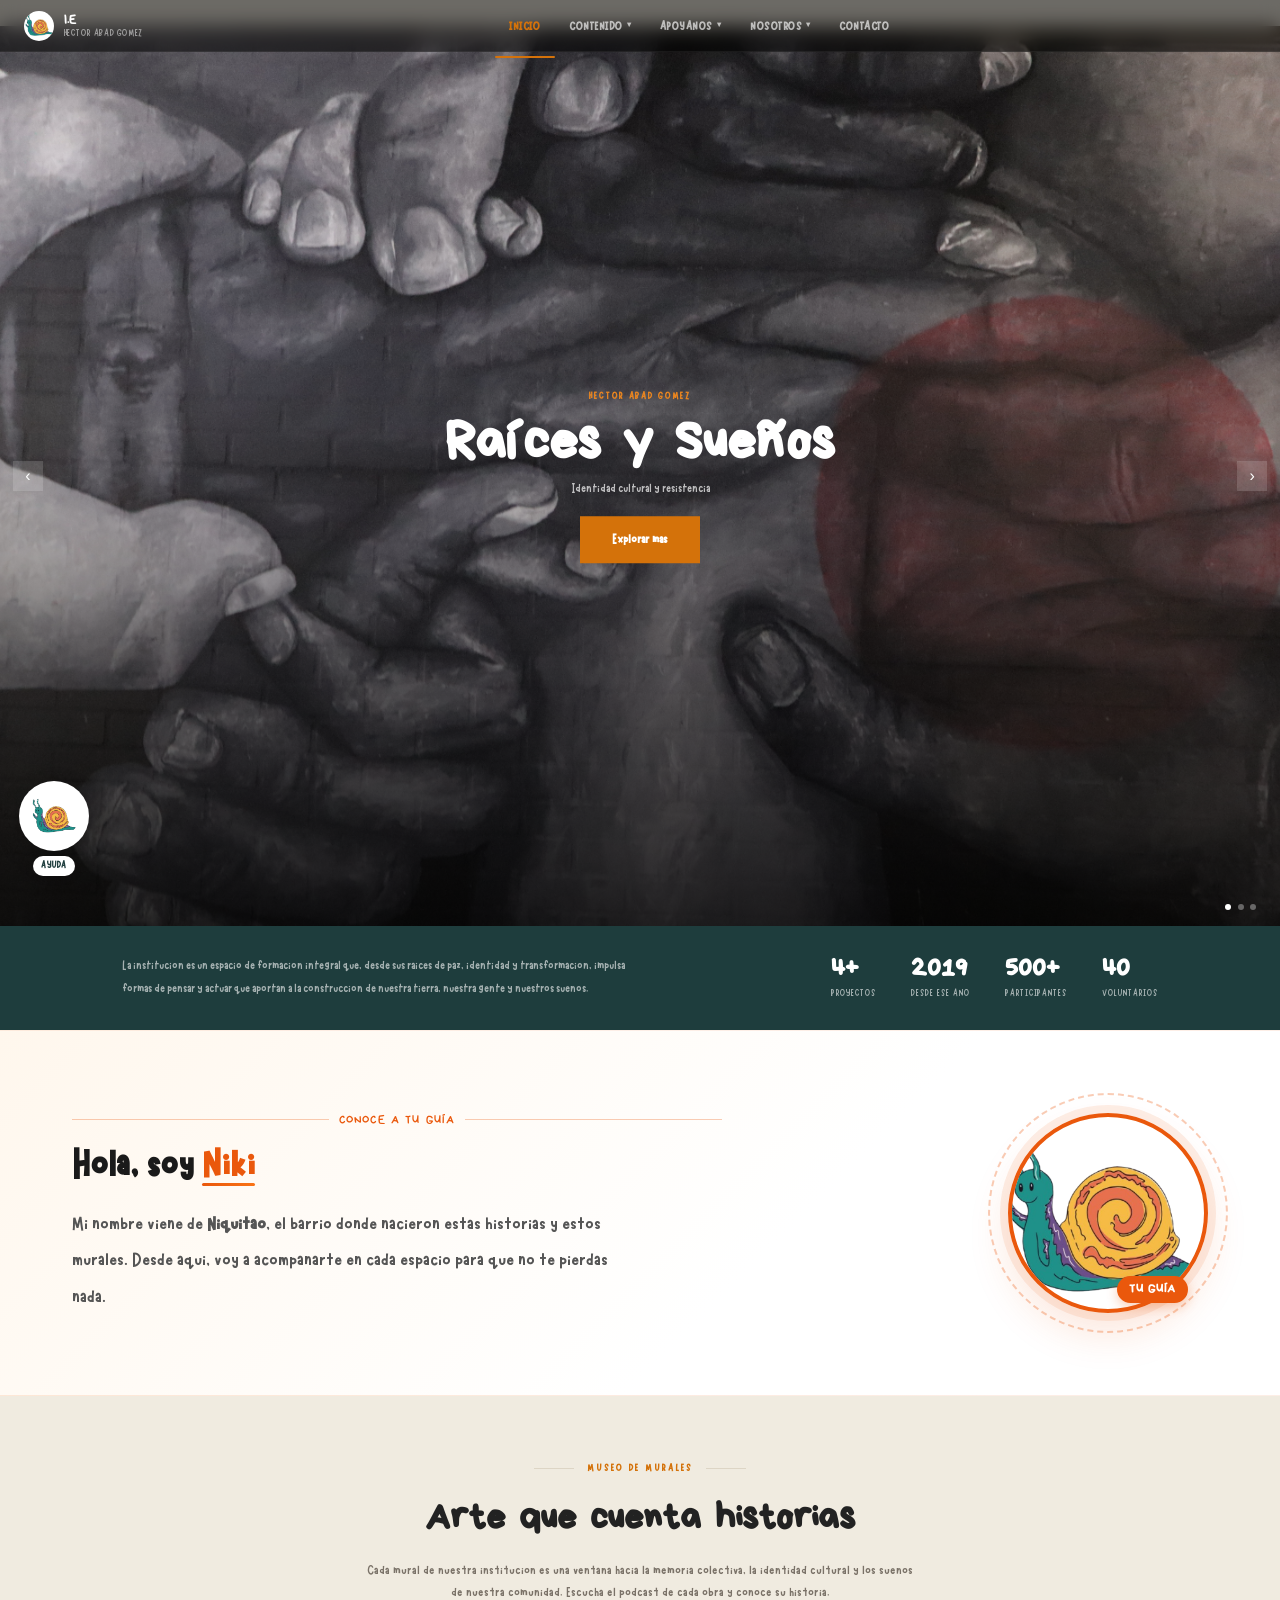
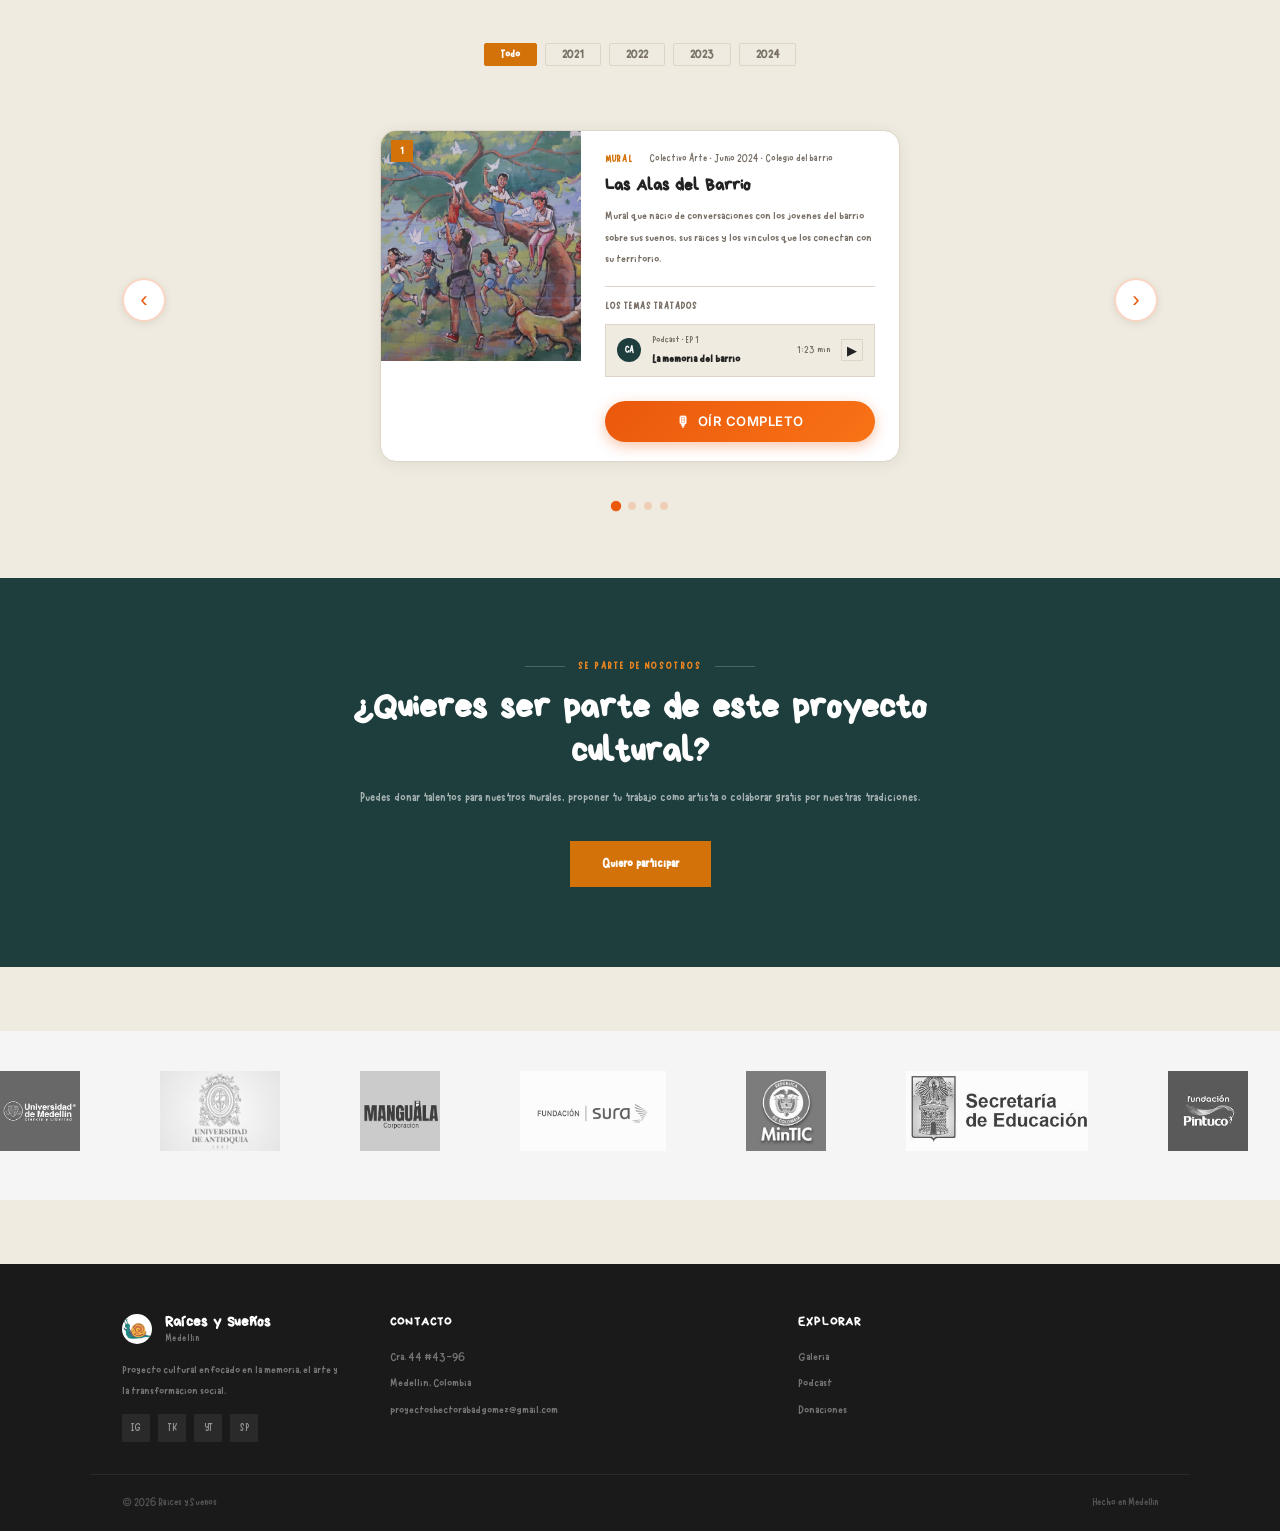
==== commit f2320546: "ya" ====
--- a/index.html
+++ b/index.html
@@ -312,7 +312,7 @@
       <h2 class="niki-title">Hola, soy <span>Niki</span></h2>
 
       <p class="niki-desc">
-        Mi nombre viene de <strong>Niquitao</strong>, el barrio donde nacieron estas historias y estos murales. Desde aquí, voy a acompañarte en cada espacio de esta página para que no te pierdas nada.
+        Mi nombre viene de <strong>Niquitao</strong>, el barrio donde nacieron estas historias y estos murales. Desde aquí, voy a acompañarte en cada espacio para que no te pierdas nada.
       </p>
     </div>
 
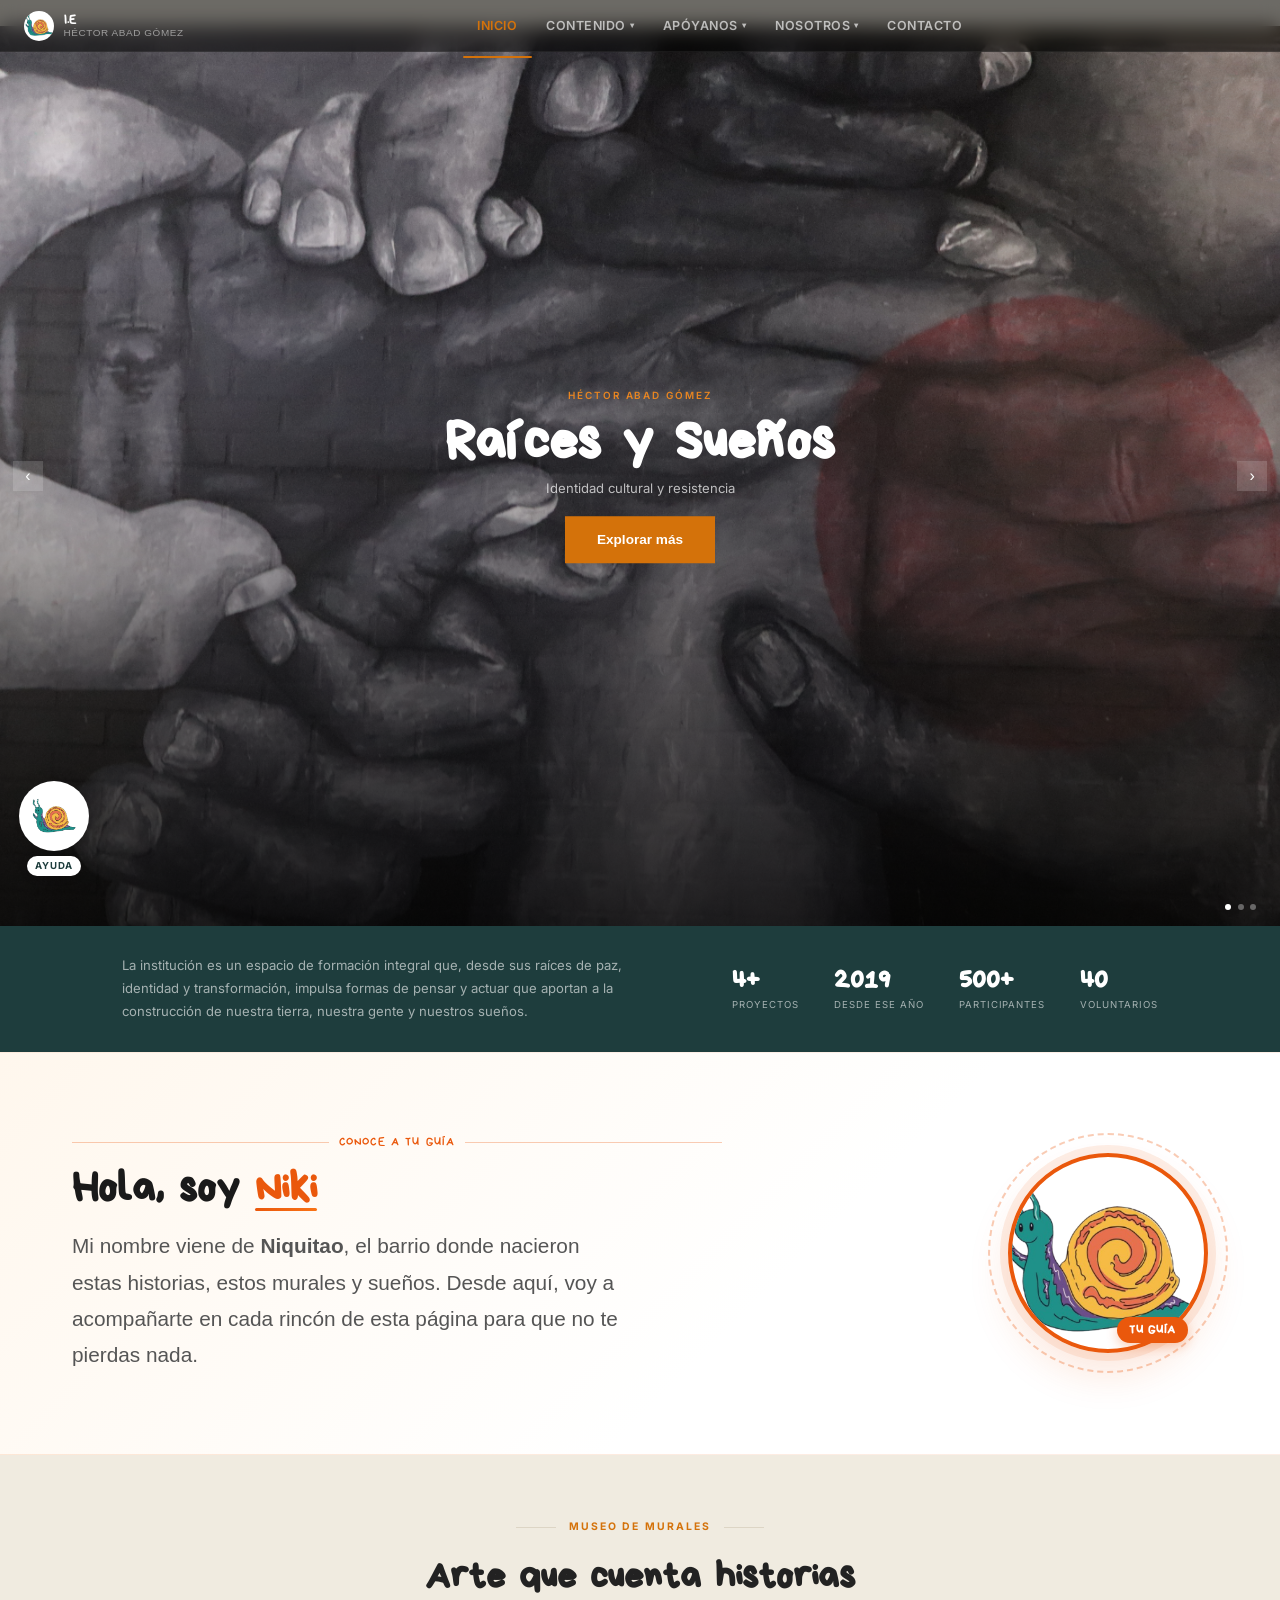
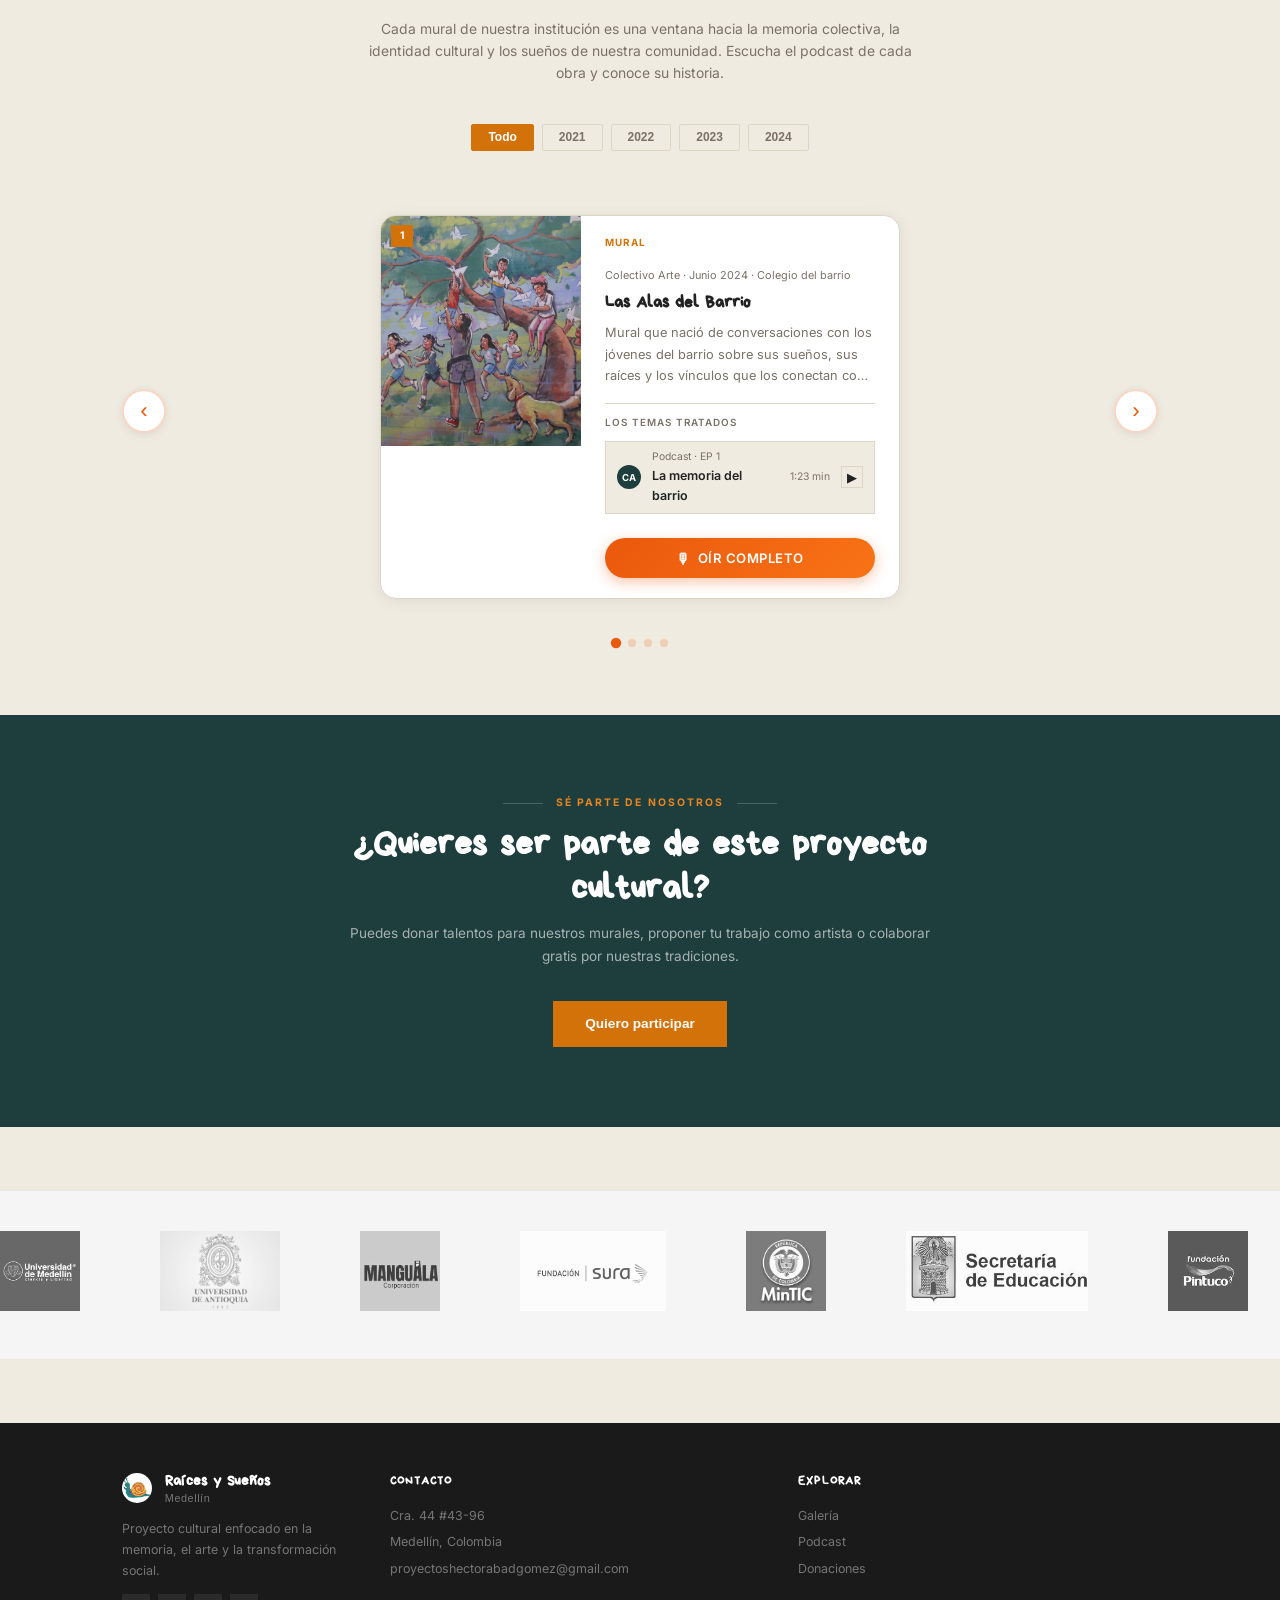
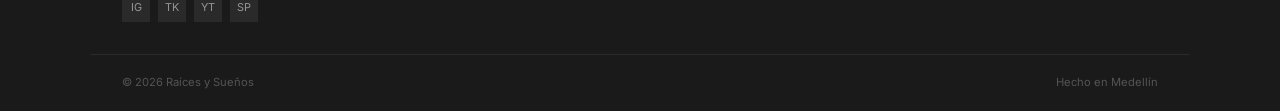
==== commit 867ad996: "melo" ====
--- a/index.html
+++ b/index.html
@@ -312,7 +312,7 @@
       <h2 class="niki-title">Hola, soy <span>Niki</span></h2>
 
       <p class="niki-desc">
-        Mi nombre viene de <strong>Niquitao</strong>, el barrio donde nacieron estas historias y estos murales. Desde aquí, voy a acompañarte en cada espacio para que no te pierdas nada.
+        Mi nombre viene de <strong>Niquitao</strong>, el barrio donde nacieron estas historias, estos murales y sueños. Desde aquí, voy a acompañarte en cada rincón de esta página para que no te pierdas nada.
       </p>
     </div>
 
--- a/styles.css
+++ b/styles.css
@@ -1,6 +1,6 @@
 /* ─── FUENTES ─── */
 @font-face { font-family: 'Bryndan'; src: url('fonts/BryndanWriteBook-nGPM.ttf'); }
-@font-face { font-family: 'Marykate'; src: url('fonts/FontsFree-Net-Marykate-Regular.ttf'); }
+@font-face { font-family: 'patrick-hand'; src: url('fonts/patrick-hand/PatrickHand-Regular.ttfS'); }
 
 /* ─── RESET ─── */
 *, *::before, *::after { margin: 0; padding: 0; box-sizing: border-box; }
@@ -23,7 +23,7 @@
 }
 
 /* ─── BASE ─── */
-body { font-family: 'Marykate', 'Inter', sans-serif; background: var(--cream); color: var(--text); line-height: 1.6; }
+body { font-family: 'patrick-hand', 'Inter', sans-serif; background: var(--cream); color: var(--text); line-height: 1.6; }
 
 h1, h2, h3, h4,
 .sec-title, .vol-title, .pod-hero h1,
@@ -39,7 +39,7 @@
 .nav-badge { width: 30px; height: 30px; border-radius: 50%; overflow: hidden; background: var(--white); display: flex; align-items: center; justify-content: center; }
 .nav-badge img { width: 145%; object-fit: cover; }
 .nav-name { font-size: 0.78rem; font-weight: 600; color: #fff; line-height: 1.2; font-family: 'Bryndan', serif; }
-.nav-name small { display: block; font-size: 0.62rem; font-weight: 400; color: rgba(255,255,255,0.5); letter-spacing: 0.06em; text-transform: uppercase; font-family: 'Marykate', sans-serif; }
+.nav-name small { display: block; font-size: 0.62rem; font-weight: 400; color: rgba(255,255,255,0.5); letter-spacing: 0.06em; text-transform: uppercase; font-family: 'patrick-hand', sans-serif; }
 
 .nav-links { display: flex; list-style: none; height: var(--nav-h); }
 .nav-links > li { position: relative; }
@@ -92,9 +92,9 @@
 .page-hero p { max-width: 700px; margin: auto; line-height: 1.8; font-size: 1rem; color: rgba(255,255,255,0.85); }
 
 /* ─── BOTONES ─── */
-.btn-orange { display: inline-block; padding: 0.78rem 2rem; background: var(--orange); color: white; text-decoration: none; font-weight: 600; font-size: 0.85rem; border: none; cursor: pointer; font-family: 'Marykate', sans-serif; transition: background 0.2s, transform 0.2s; }
+.btn-orange { display: inline-block; padding: 0.78rem 2rem; background: var(--orange); color: white; text-decoration: none; font-weight: 600; font-size: 0.85rem; border: none; cursor: pointer; font-family: 'patrick-hand', sans-serif; transition: background 0.2s, transform 0.2s; }
 .btn-orange:hover { background: var(--orange2); transform: translateY(-2px); }
-.btn-teal-outline { display: inline-block; padding: 0.78rem 2.2rem; background: transparent; color: #fff; border: 1.5px solid rgba(255,255,255,0.4); font-size: 0.82rem; font-weight: 600; letter-spacing: 0.06em; text-transform: uppercase; text-decoration: none; cursor: pointer; font-family: 'Marykate', sans-serif; transition: all 0.2s; }
+.btn-teal-outline { display: inline-block; padding: 0.78rem 2.2rem; background: transparent; color: #fff; border: 1.5px solid rgba(255,255,255,0.4); font-size: 0.82rem; font-weight: 600; letter-spacing: 0.06em; text-transform: uppercase; text-decoration: none; cursor: pointer; font-family: 'patrick-hand', sans-serif; transition: all 0.2s; }
 .btn-teal-outline:hover { background: rgba(255,255,255,0.1); border-color: #fff; }
 .listen-btn { margin-top: 1rem; display: inline-flex; align-items: center; justify-content: center; padding: 0.75rem 1.4rem; background: var(--teal); color: white; text-decoration: none; border-radius: 999px; font-size: 0.78rem; font-weight: 700; letter-spacing: 0.05em; text-transform: uppercase; transition: transform 0.25s, background 0.25s, box-shadow 0.25s; }
 .listen-btn:hover { background: var(--orange); transform: translateY(-3px); box-shadow: 0 10px 25px rgba(212,114,10,0.35); }
@@ -119,7 +119,7 @@
 
 /* ─── TABS ─── */
 .tabs { display: flex; gap: 0.5rem; justify-content: center; margin-bottom: 2.5rem; flex-wrap: wrap; }
-.tab { padding: 0.32rem 1rem; font-size: 0.75rem; font-weight: 600; border: 1px solid var(--border); background: transparent; color: var(--muted); cursor: pointer; transition: all 0.2s; font-family: 'Marykate', sans-serif; border-radius: 2px; }
+.tab { padding: 0.32rem 1rem; font-size: 0.75rem; font-weight: 600; border: 1px solid var(--border); background: transparent; color: var(--muted); cursor: pointer; transition: all 0.2s; font-family: 'patrick-hand', sans-serif; border-radius: 2px; }
 .tab:hover, .tab.active { background: var(--orange); border-color: var(--orange); color: #fff; }
 
 /* ─── CARDS CONTENIDO ─── */
@@ -217,10 +217,10 @@
 .contact-card p { color: #555; line-height: 1.8; margin-bottom: 1.5rem; }
 .contact-link { color: var(--teal); font-weight: 600; font-size: 0.9rem; }
 .contact-form { background: white; padding: 2rem; border-radius: 14px; display: flex; flex-direction: column; gap: 1rem; box-shadow: 0 5px 20px rgba(0,0,0,0.08); max-width: 600px; margin: 0 auto; }
-.contact-form select, .contact-form input, .contact-form textarea { width: 100%; padding: 1rem; border: 1px solid #ddd; border-radius: 8px; font-family: 'Marykate', sans-serif; font-size: 0.95rem; color: #555; background: #f4f4f4; outline: none; transition: background 0.2s, border-color 0.2s; }
+.contact-form select, .contact-form input, .contact-form textarea { width: 100%; padding: 1rem; border: 1px solid #ddd; border-radius: 8px; font-family: 'patrick-hand', sans-serif; font-size: 0.95rem; color: #555; background: #f4f4f4; outline: none; transition: background 0.2s, border-color 0.2s; }
 .contact-form select:focus, .contact-form input:focus, .contact-form textarea:focus { background: #fff; border-color: var(--orange); }
 .contact-form textarea { min-height: 140px; resize: vertical; }
-.contact-form button { background: var(--orange); color: white; border: none; padding: 1rem; border-radius: 8px; cursor: pointer; font-family: 'Marykate', sans-serif; font-weight: 600; font-size: 0.95rem; transition: background 0.2s; }
+.contact-form button { background: var(--orange); color: white; border: none; padding: 1rem; border-radius: 8px; cursor: pointer; font-family: 'patrick-hand', sans-serif; font-weight: 600; font-size: 0.95rem; transition: background 0.2s; }
 .contact-form button:hover { background: var(--orange2); }
 
 /* ─── EQUIPO ─── */
@@ -287,7 +287,7 @@
 .pod-hero-badge { display: inline-flex; align-items: center; gap: 0.4rem; background: rgba(234,88,12,0.15); border: 1px solid rgba(234,88,12,0.3); border-radius: 100px; padding: 0.3rem 0.9rem; font-size: 0.72rem; font-weight: 500; color: #f97316; margin-bottom: 1.5rem; }
 
 .pod-filters { background: #f8f6f3; border-bottom: 1px solid #e8e4df; padding: 1.2rem 1.5rem; display: flex; align-items: center; justify-content: center; gap: 0.5rem; flex-wrap: wrap; }
-.pod-filter-btn { background: none; border: 1.5px solid #ddd; border-radius: 100px; padding: 0.4rem 1rem; font-family: 'Marykate', sans-serif; font-size: 0.78rem; font-weight: 500; color: #555; cursor: pointer; transition: all 0.2s; }
+.pod-filter-btn { background: none; border: 1.5px solid #ddd; border-radius: 100px; padding: 0.4rem 1rem; font-family: 'patrick-hand', sans-serif; font-size: 0.78rem; font-weight: 500; color: #555; cursor: pointer; transition: all 0.2s; }
 .pod-filter-btn:hover { border-color: #ea580c; color: #ea580c; }
 .pod-filter-btn.active { background: #ea580c; border-color: #ea580c; color: #fff; }
 
@@ -359,7 +359,7 @@
 .foot-top { max-width: 1100px; margin: 0 auto; padding: 3rem 2rem 2rem; display: grid; grid-template-columns: auto 1fr 1fr; gap: 3rem; align-items: start; }
 .foot-logo-wrap { display: flex; align-items: center; gap: 0.8rem; margin-bottom: 0.8rem; }
 .foot-name { font-family: 'Bryndan', serif; font-size: 0.95rem; font-weight: 600; color: #fff; line-height: 1.3; }
-.foot-name small { display: block; font-size: 0.68rem; font-weight: 400; color: rgba(255,255,255,0.4); letter-spacing: 0.05em; font-family: 'Marykate', sans-serif; }
+.foot-name small { display: block; font-size: 0.68rem; font-weight: 400; color: rgba(255,255,255,0.4); letter-spacing: 0.05em; font-family: 'patrick-hand', sans-serif; }
 .foot-brand-desc { font-size: 0.78rem; line-height: 1.7; color: rgba(255,255,255,0.4); max-width: 220px; }
 .foot-social { display: flex; gap: 0.5rem; margin-top: 0.8rem; }
 .fsoc { width: 28px; height: 28px; background: rgba(255,255,255,0.07); display: flex; align-items: center; justify-content: center; font-size: 0.68rem; color: rgba(255,255,255,0.5); text-decoration: none; transition: background 0.2s, color 0.2s; }
@@ -387,10 +387,10 @@
 /* Texto */
 .niki-eyebrow {display: flex; align-items: center; gap: 10px; margin-bottom: .8rem; font-family: 'Bryndan', sans-serif; font-size: .72rem; font-weight: 500; letter-spacing: .1em; text-transform: uppercase; color: #ea580c;}
 .niki-line { flex: 1; height: 1px; background: rgba(234,88,12,.3);}
-.niki-title { font-family: 'Marykate', serif; font-size: clamp(1.8rem, 3.5vw, 2.6rem); font-weight: 900; line-height: 1.15; color: #1a1a1a; margin-bottom: 1rem;}
+.niki-title { font-family: 'Bryndan', serif; font-size: clamp(1.8rem, 3.5vw, 2.6rem); font-weight: 900; line-height: 1.15; color: #1a1a1a; margin-bottom: 1rem;}
 .niki-title span {  color: #ea580c; position: relative;}
 .niki-title span::after {content: ''; position: absolute; left: 0; bottom: -3px; width: 100%;height: 3px;background: linear-gradient(90deg, #ea580c, #f97316); border-radius: 2px;}
-.niki-desc { font-family: 'Marykate', sans-serif; font-size: 1.3rem; line-height: 1.75; color: #555; max-width: 550px;}
+.niki-desc { font-family: 'patrick-hand', sans-serif; font-size: 1.3rem; line-height: 1.75; color: #555; max-width: 550px;}
 
 /* Responsive */
 @media (max-width: 768px) {
@@ -455,58 +455,19 @@
 }
 
 /* ─── SECCIÓN INTRO MURALES (galeria.html) ─── */
-.mural-intro-section {
-  background: var(--cream);
-  padding: 4rem 2rem 3rem;
-  border-bottom: 1px solid var(--border);
-}
-.mural-intro-inner {
-  max-width: 1100px;
-  margin: 0 auto;
-}
-.mural-intro-lead {
-  text-align: center;
-  margin-bottom: 3rem;
-}
-.mural-intro-desc {
-  max-width: 680px;
-  margin: 0.8rem auto 0;
-  color: var(--muted);
-  font-size: 0.95rem;
-  line-height: 1.8;
-}
-.mural-pillars {
-  display: grid;
-  grid-template-columns: repeat(4, 1fr);
-  gap: 1.5rem;
-  margin-bottom: 3rem;
-}
-.mural-pillar {
-  background: #fff;
-  border: 1px solid var(--border);
-  padding: 1.6rem 1.4rem;
-  border-radius: 12px;
-  box-shadow: 0 4px 16px rgba(0,0,0,0.05);
-  transition: transform 0.25s ease, box-shadow 0.25s ease, border-color 0.25s ease;
-}
+.mural-intro-section { background: var(--cream); padding: 4rem 2rem 3rem;
+  border-bottom: 1px solid var(--border);}
+  .mural-intro-inner {  max-width: 1100px;  margin: 0 auto;}
+.mural-intro-lead {  text-align: center;  margin-bottom: 3rem;}
+.mural-intro-desc {  max-width: 680px;  margin: 0.8rem auto 0;  color: var(--muted);  font-size: 0.95rem;  line-height: 1.8;}
+.mural-pillars {  display: grid;  grid-template-columns: repeat(4, 1fr);  gap: 1.5rem;  margin-bottom: 3rem}
+.mural-pillar {  background: #fff;  border: 1px solid var(--border);  padding: 1.6rem 1.4rem;  border-radius: 12px;  box-shadow: 0 4px 16px rgba(0,0,0,0.05);  transition: transform 0.25s ease, box-shadow 0.25s ease, border-color 0.25s ease;}
 .mural-pillar:hover { transform: scale(1.02); box-shadow: 0 14px 36px rgba(0,0,0,0.13); border-color: var(--orange); }
 .mural-pillar-icon { font-size: 1.8rem; margin-bottom: 0.8rem; }
 .mural-pillar h4 { font-family: 'Bryndan', serif; font-size: 0.95rem; color: var(--dark); margin-bottom: 0.6rem; line-height: 1.3; }
 .mural-pillar p { font-size: 0.8rem; color: var(--muted); line-height: 1.7; }
-.mural-stat-strip {
-  display: flex;
-  justify-content: center;
-  gap: 0;
-  background: var(--teal);
-  border-radius: 14px;
-  overflow: hidden;
-}
-.mural-stat {
-  flex: 1;
-  padding: 1.8rem 1rem;
-  text-align: center;
-  border-right: 1px solid rgba(255,255,255,0.1);
-}
+.mural-stat-strip {  display: flex;  justify-content: center;  gap: 0;  background: var(--teal);  border-radius: 14px;  overflow: hidden;}
+.mural-stat {  flex: 1;  padding: 1.8rem 1rem;  text-align: center;  border-right: 1px solid rgba(255,255,255,0.1);}
 .mural-stat:last-child { border-right: none; }
 .mural-stat-n { display: block; font-family: 'Bryndan', serif; font-size: 2rem; font-weight: 700; color: #fff; line-height: 1; }
 .mural-stat-l { display: block; font-size: 0.65rem; letter-spacing: 0.12em; text-transform: uppercase; color: rgba(255,255,255,0.55); margin-top: 0.4rem; }
@@ -640,48 +601,16 @@
 }
 .inline-player.open { display: flex; }
 
-@keyframes slideDown {
-  from { opacity: 0; transform: translateY(-6px); }
-  to   { opacity: 1; transform: translateY(0); }
-}
+@keyframes slideDown {  from { opacity: 0; transform: translateY(-6px); }  to   { opacity: 1; transform: translateY(0); }}
 
 .inline-player.soon { align-items: center; justify-content: center; }
-
-.ip-play {
-  background: var(--orange); border: none; color: #fff;
-  width: 32px; height: 32px; border-radius: 50%;
-  font-size: 0.85rem; cursor: pointer; flex-shrink: 0;
-  display: flex; align-items: center; justify-content: center;
-  transition: transform 0.2s;
-}
+.ip-play {  background: var(--orange); border: none; color: #fff;  width: 32px; height: 32px; border-radius: 50%;  font-size: 0.85rem; cursor: pointer; flex-shrink: 0;  display: flex; align-items: center; justify-content: center;  transition: transform 0.2s;}
 .ip-play:hover { transform: scale(1.1); }
-
 .ip-time { font-size: 0.68rem; color: rgba(255,255,255,0.55); white-space: nowrap; flex-shrink: 0; }
-
-.ip-bar {
-  flex: 1; -webkit-appearance: none; height: 4px;
-  background: rgba(255,255,255,0.15); border-radius: 2px; cursor: pointer; outline: none; min-width: 60px;
-}
-.ip-bar::-webkit-slider-thumb {
-  -webkit-appearance: none; width: 12px; height: 12px;
-  border-radius: 50%; background: var(--orange); cursor: pointer;
-}
-
+.ip-bar {  flex: 1; -webkit-appearance: none; height: 4px;  background: rgba(255,255,255,0.15); border-radius: 2px; cursor: pointer; outline: none; min-width: 60px;}.ip-bar::-webkit-slider-thumb {  -webkit-appearance: none; width: 12px; height: 12px;  border-radius: 50%; background: var(--orange); cursor: pointer;}
 .ip-vol { font-size: 0.8rem; flex-shrink: 0; }
-
-.ip-vol-bar {
-  width: 60px; -webkit-appearance: none; height: 3px;
-  background: rgba(255,255,255,0.2); border-radius: 2px; cursor: pointer; outline: none; flex-shrink: 0;
-}
-.ip-vol-bar::-webkit-slider-thumb {
-  -webkit-appearance: none; width: 10px; height: 10px;
-  border-radius: 50%; background: #fff; cursor: pointer;
-}
-
-.ip-soon {
-  font-size: 0.78rem; color: rgba(255,255,255,0.6);
-  font-style: italic; padding: 0.2rem 0;
-}
+.ip-vol-bar {  width: 60px; -webkit-appearance: none; height: 3px;  background: rgba(255,255,255,0.2); border-radius: 2px; cursor: pointer; outline: none; flex-shrink: 0;}.ip-vol-bar::-webkit-slider-thumb {  -webkit-appearance: none; width: 10px; height: 10px;  border-radius: 50%; background: #fff; cursor: pointer;}
+.ip-soon {  font-size: 0.78rem; color: rgba(255,255,255,0.6);  font-style: italic; padding: 0.2rem 0;}
 
 /* ─── TOAST ─── */
 #podToast {
